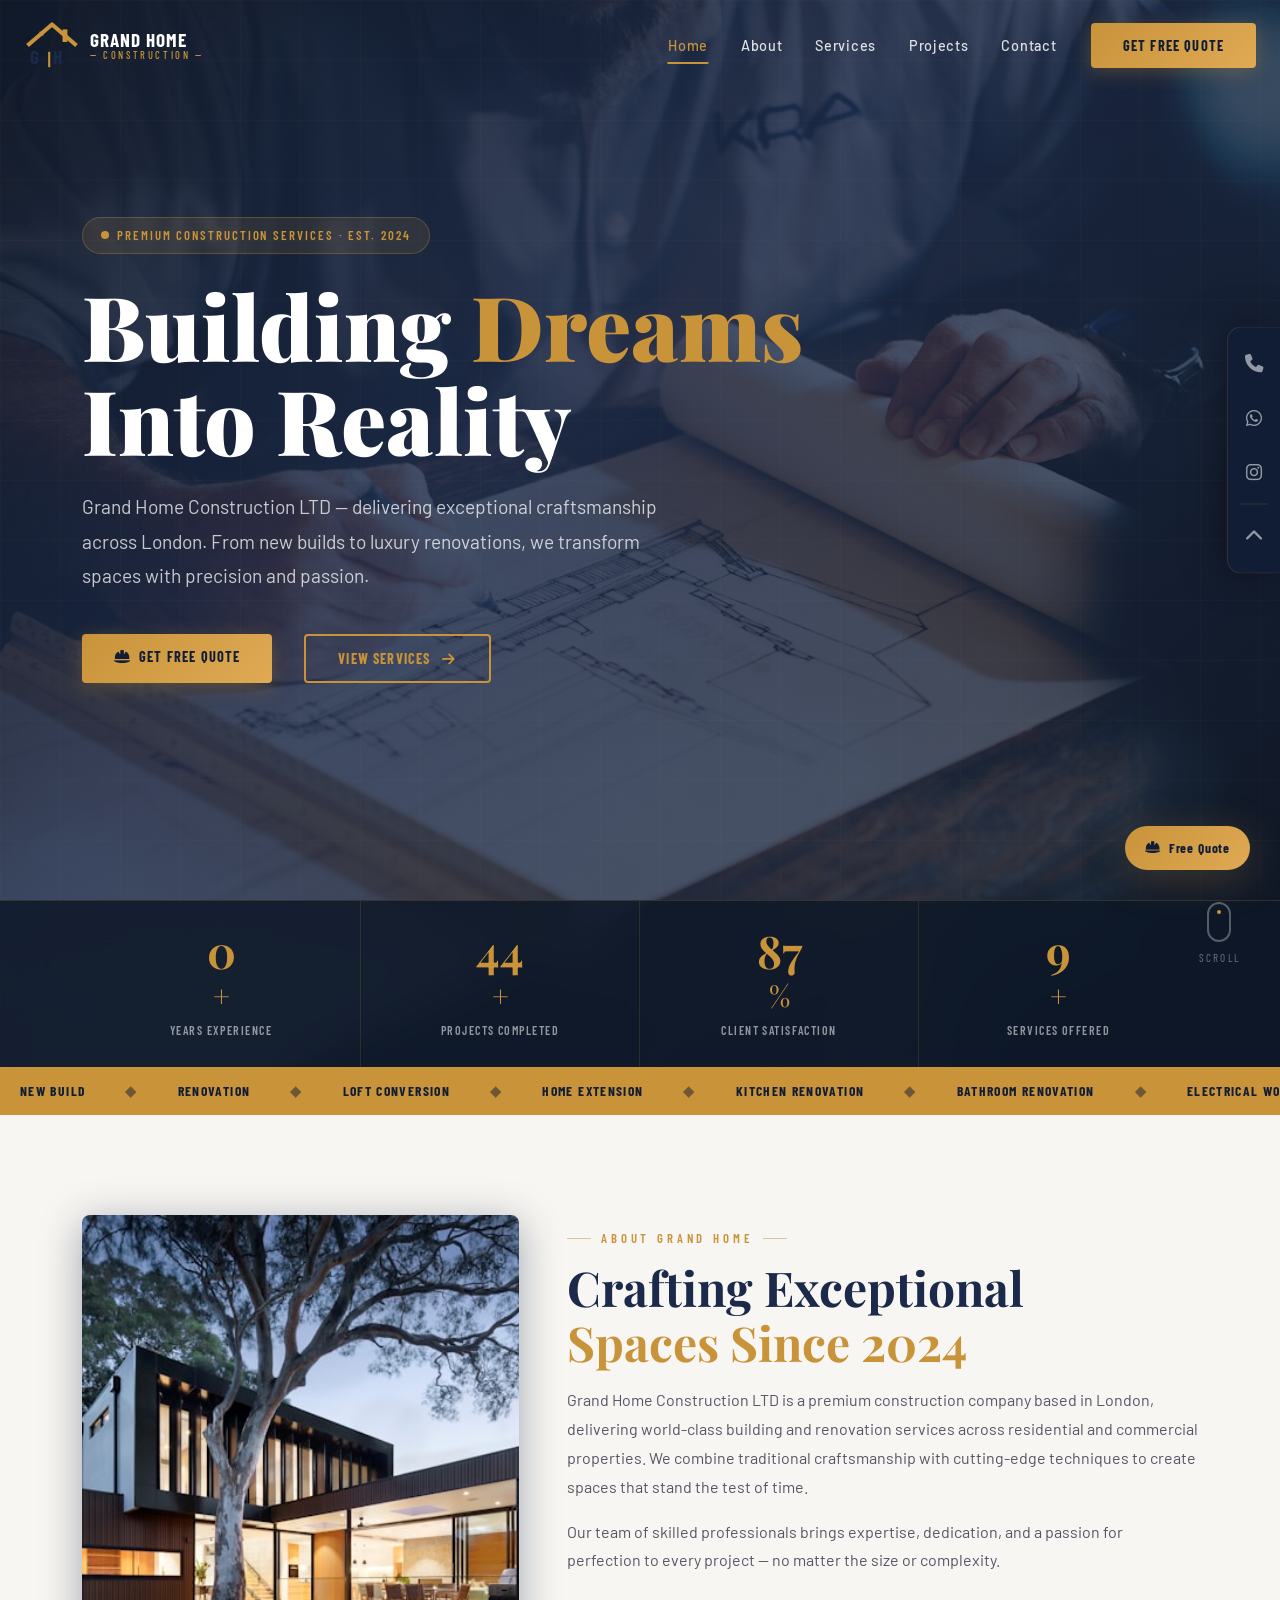
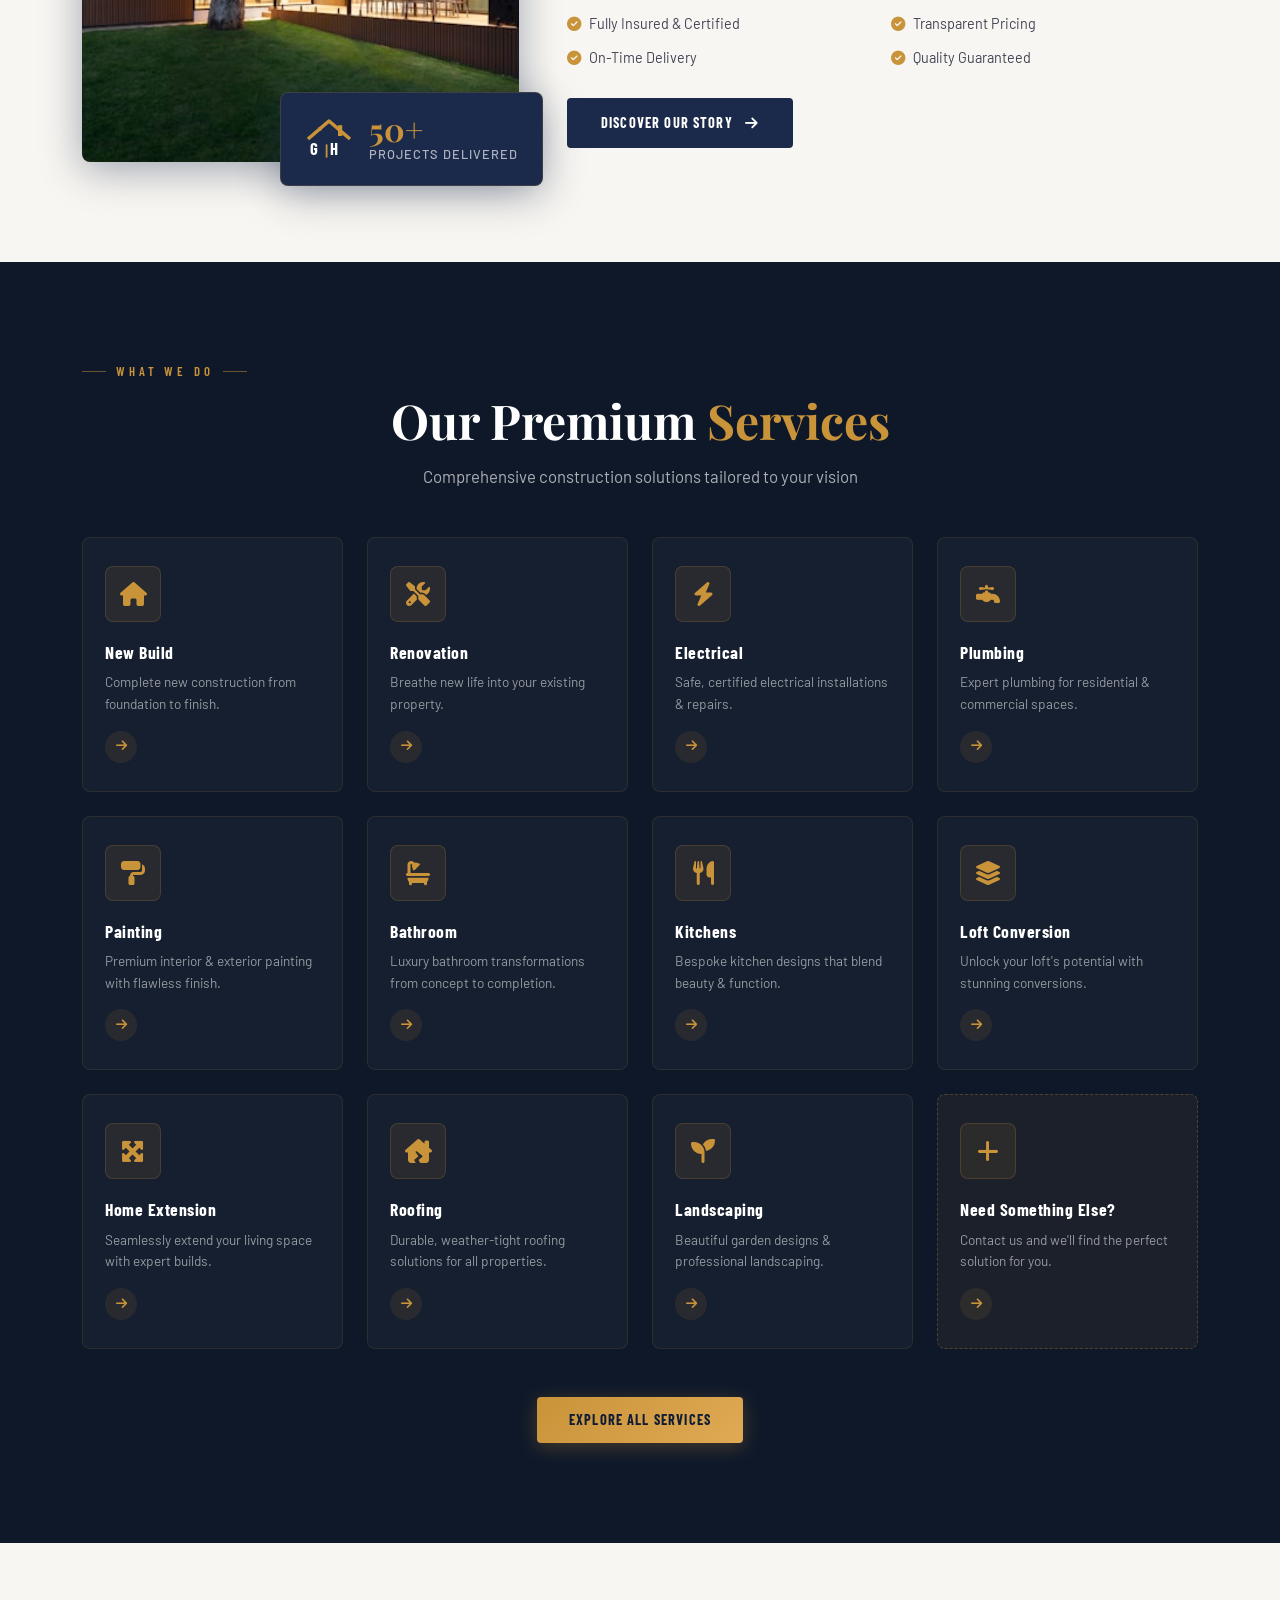
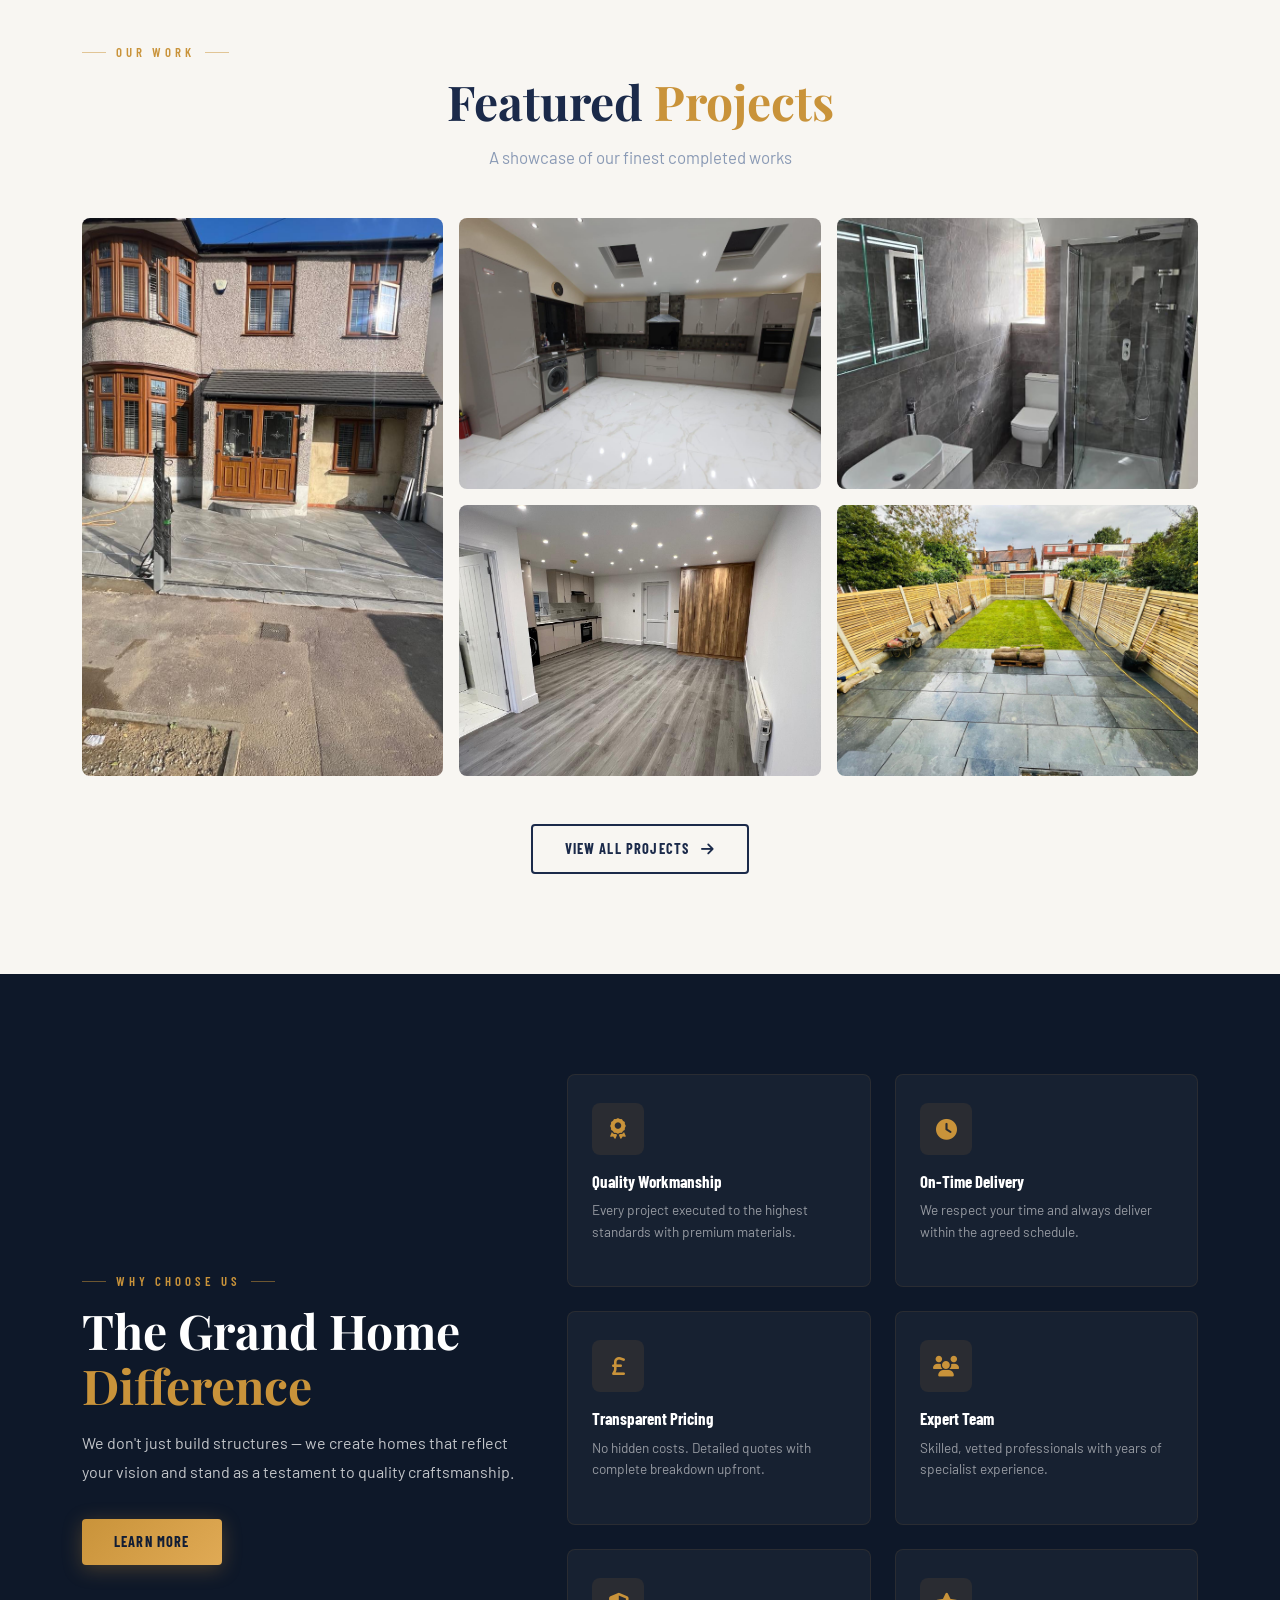
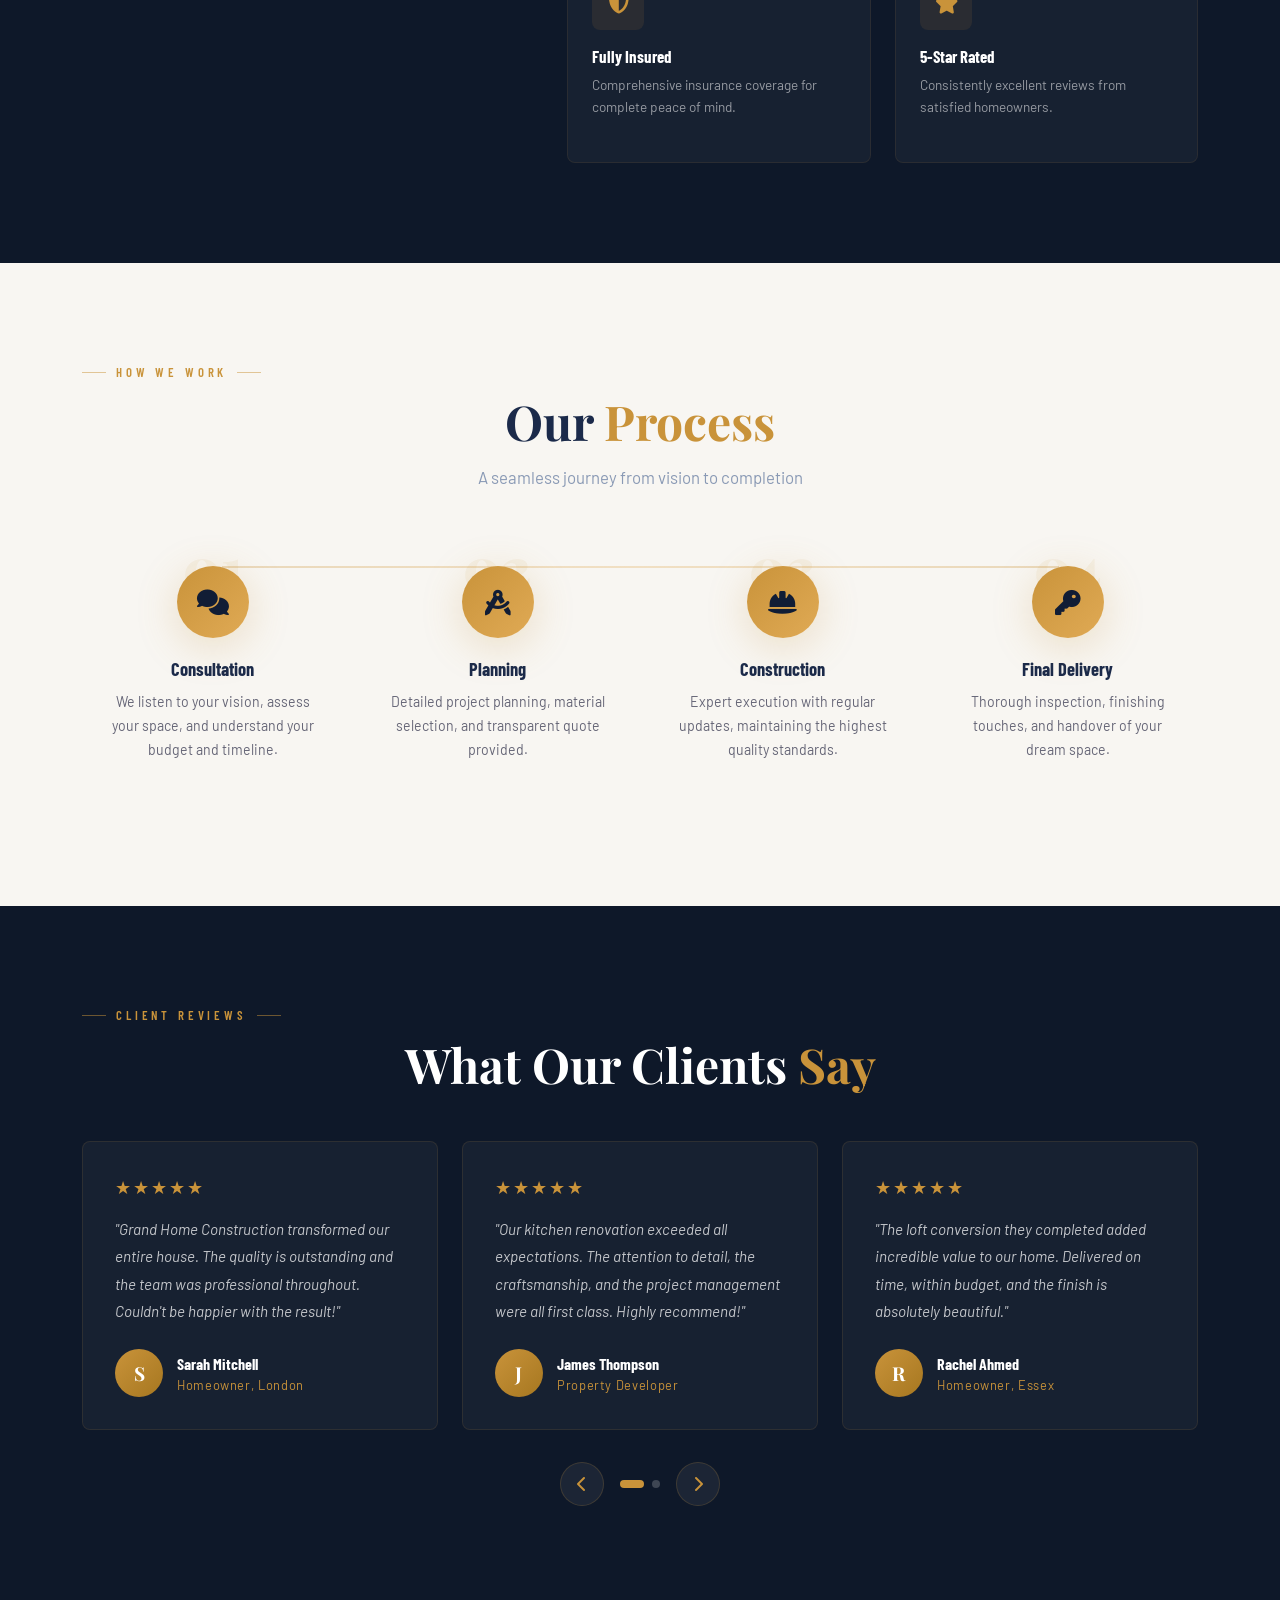
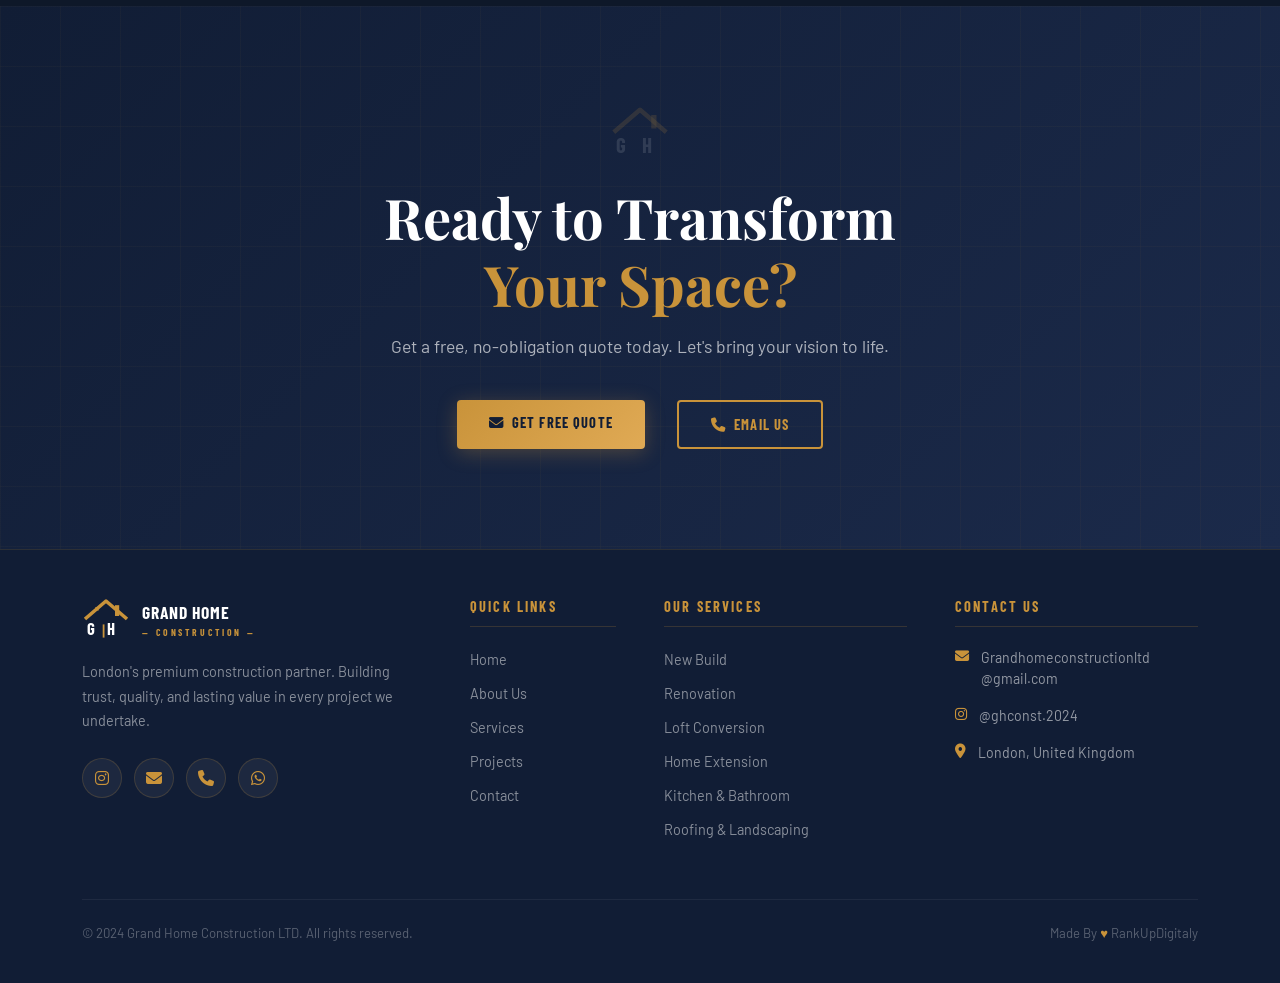
==== index.html @ 25e93a3c "first commit" ====
<!DOCTYPE html>
<html lang="en">
<head>
  <meta charset="UTF-8" />
  <meta name="viewport" content="width=device-width, initial-scale=1.0" />
  <title>Grand Home Construction LTD | Premium Construction Services</title>
  <meta name="description" content="Grand Home Construction LTD — London's premier construction company specialising in new builds, renovations, extensions, loft conversions, kitchens, bathrooms, electrical, plumbing, roofing and landscaping." />
  <meta name="keywords" content="construction company London, new build, renovation, loft conversion, home extension, kitchen renovation, bathroom renovation, roofing, plumbing, electrical" />

  <!-- Bootstrap 5 -->
  <link href="https://cdn.jsdelivr.net/npm/bootstrap@5.3.3/dist/css/bootstrap.min.css" rel="stylesheet"/>
  <!-- Font Awesome -->
  <link href="https://cdnjs.cloudflare.com/ajax/libs/font-awesome/6.5.1/css/all.min.css" rel="stylesheet"/>
  <!-- AOS -->
  <link href="https://unpkg.com/aos@2.3.4/dist/aos.css" rel="stylesheet"/>
  <!-- Google Fonts -->
  <link href="https://fonts.googleapis.com/css2?family=Playfair+Display:wght@400;600;700;900&family=Barlow:wght@300;400;500;600;700&family=Barlow+Condensed:wght@500;600;700&display=swap" rel="stylesheet"/>
  <!-- Main CSS -->
  <link rel="stylesheet" href="css/style.css"/>
</head>
<body>

<!-- ═══════════════════════════════════════════ LOADER ═══ -->
<div id="loader">
  <div class="loader-inner">
    <img src="images/logo-icon.png" alt="GH" class="loader-logo" onerror="this.style.display='none'"/>
    <div class="loader-brand">
      <span class="l-grand">GRAND</span>
      <span class="l-home">HOME</span>
      <span class="l-const">CONSTRUCTION</span>
    </div>
    <div class="loader-bar"><div class="loader-fill"></div></div>
  </div>
</div>

<!-- ═══════════════════════════════════════════ NAVBAR ═══ -->
<nav class="navbar navbar-expand-lg fixed-top" id="mainNav">
  <div class="container-fluid px-4">
    <!-- Logo 1 (horizontal full logo) used in navbar -->
    <a class="navbar-brand" href="index.html">
      <div class="nav-logo-wrap">
        <div class="nav-logo-icon">
          <svg viewBox="0 0 80 70" fill="none" xmlns="http://www.w3.org/2000/svg" width="56">
            <polyline points="5,35 40,5 75,35" stroke="#C9933A" stroke-width="6" fill="none" stroke-linejoin="round"/>
            <rect x="55" y="12" width="7" height="18" fill="#C9933A"/>
            <rect x="22" y="15" width="6" height="6" fill="#C9933A" opacity="0.7"/>
            <text x="8" y="62" font-family="Barlow Condensed,sans-serif" font-weight="700" font-size="28" fill="#1B2A4A">G</text>
            <text x="42" y="62" font-family="Barlow Condensed,sans-serif" font-weight="700" font-size="28" fill="#1B2A4A">H</text>
            <line x1="36" y1="44" x2="36" y2="66" stroke="#C9933A" stroke-width="3"/>
          </svg>
        </div>
        <div class="nav-logo-text">
          <span class="nlt-grand">GRAND HOME</span>
          <span class="nlt-const">— CONSTRUCTION —</span>
        </div>
      </div>
    </a>

    <button class="navbar-toggler" type="button" data-bs-toggle="collapse" data-bs-target="#navMenu">
      <span class="tog-line"></span><span class="tog-line"></span><span class="tog-line"></span>
    </button>

    <div class="collapse navbar-collapse" id="navMenu">
      <ul class="navbar-nav ms-auto align-items-lg-center gap-lg-1">
        <li class="nav-item"><a class="nav-link active" href="index.html">Home</a></li>
        <li class="nav-item"><a class="nav-link" href="about.html">About</a></li>
        <li class="nav-item"><a class="nav-link" href="services.html">Services</a></li>
        <li class="nav-item"><a class="nav-link" href="projects.html">Projects</a></li>
        <li class="nav-item"><a class="nav-link" href="contact.html">Contact</a></li>
        <li class="nav-item ms-lg-3">
          <a class="btn btn-gold" href="contact.html">Get Free Quote</a>
        </li>
      </ul>
    </div>
  </div>
</nav>

<!-- ═══════════════════════════════════════════ HERO ═══ -->
<section class="hero-section" id="hero">
  <div class="hero-bg">
    <img src="./images/photo-1503387762-592deb58ef4e.jpg" alt="Construction" class="hero-img" loading="eager"/>
    <div class="hero-overlay"></div>
    <div class="hero-grid"></div>
  </div>

  <div class="hero-content container">
    <div class="row align-items-center min-vh-100">
      <div class="col-lg-8">
        <div class="hero-badge" data-aos="fade-down" data-aos-delay="200">
          <span class="badge-dot"></span> Premium Construction Services · Est. 2024
        </div>
        <h1 class="hero-title" data-aos="fade-up" data-aos-delay="300">
          Building <span class="text-gold">Dreams</span><br/>Into Reality
        </h1>
        <p class="hero-sub" data-aos="fade-up" data-aos-delay="450">
          Grand Home Construction LTD — delivering exceptional craftsmanship across London. From new builds to luxury renovations, we transform spaces with precision and passion.
        </p>
        <div class="hero-ctas" data-aos="fade-up" data-aos-delay="550">
          <a href="contact.html" class="btn btn-gold btn-lg me-3">
            <i class="fas fa-hard-hat me-2"></i>Get Free Quote
          </a>
          <a href="services.html" class="btn btn-outline-gold btn-lg">
            View Services <i class="fas fa-arrow-right ms-2"></i>
          </a>
        </div>
      </div>
    </div>
  </div>

  <!-- Stats Bar -->
  <div class="hero-stats">
    <div class="container">
      <div class="row g-0">
        <div class="col-6 col-md-3 stat-item" data-aos="fade-up" data-aos-delay="100">
          <span class="stat-num" data-count="1">0</span><span class="stat-plus">+</span>
          <span class="stat-label">Years Experience</span>
        </div>
        <div class="col-6 col-md-3 stat-item" data-aos="fade-up" data-aos-delay="200">
          <span class="stat-num" data-count="50">0</span><span class="stat-plus">+</span>
          <span class="stat-label">Projects Completed</span>
        </div>
        <div class="col-6 col-md-3 stat-item" data-aos="fade-up" data-aos-delay="300">
          <span class="stat-num" data-count="98">0</span><span class="stat-plus">%</span>
          <span class="stat-label">Client Satisfaction</span>
        </div>
        <div class="col-6 col-md-3 stat-item" data-aos="fade-up" data-aos-delay="400">
          <span class="stat-num" data-count="11">0</span><span class="stat-plus">+</span>
          <span class="stat-label">Services Offered</span>
        </div>
      </div>
    </div>
  </div>

  <!-- Scroll indicator -->
  <div class="scroll-hint">
    <div class="scroll-dot"></div>
    <span>Scroll</span>
  </div>
</section>

<!-- ═══════════════════════════════════════════ MARQUEE TICKER ═══ -->
<div class="ticker-wrap">
  <div class="ticker-track">
    <span>New Build</span><span class="t-dot">◆</span>
    <span>Renovation</span><span class="t-dot">◆</span>
    <span>Loft Conversion</span><span class="t-dot">◆</span>
    <span>Home Extension</span><span class="t-dot">◆</span>
    <span>Kitchen Renovation</span><span class="t-dot">◆</span>
    <span>Bathroom Renovation</span><span class="t-dot">◆</span>
    <span>Electrical Work</span><span class="t-dot">◆</span>
    <span>Plumbing</span><span class="t-dot">◆</span>
    <span>Roofing</span><span class="t-dot">◆</span>
    <span>Painting</span><span class="t-dot">◆</span>
    <span>Gardening &amp; Landscaping</span><span class="t-dot">◆</span>
    <!-- duplicate -->
    <span>New Build</span><span class="t-dot">◆</span>
    <span>Renovation</span><span class="t-dot">◆</span>
    <span>Loft Conversion</span><span class="t-dot">◆</span>
    <span>Home Extension</span><span class="t-dot">◆</span>
    <span>Kitchen Renovation</span><span class="t-dot">◆</span>
    <span>Bathroom Renovation</span><span class="t-dot">◆</span>
    <span>Electrical Work</span><span class="t-dot">◆</span>
    <span>Plumbing</span><span class="t-dot">◆</span>
    <span>Roofing</span><span class="t-dot">◆</span>
    <span>Painting</span><span class="t-dot">◆</span>
    <span>Gardening &amp; Landscaping</span><span class="t-dot">◆</span>
  </div>
</div>

<!-- ═══════════════════════════════════════════ INTRO STRIP ═══ -->
<section class="intro-strip section-pad">
  <div class="container">
    <div class="row align-items-center g-5">
      <div class="col-lg-5" data-aos="fade-right">
        <div class="intro-img-stack">
          <img src="./images/photo-1600585154340-be6161a56a0c.jpg" alt="Grand Home Construction" class="intro-img-main"/>
          <div class="intro-badge-card">
            <!-- Logo 3 (icon only) used here -->
            <div class="ibc-logo">
              <svg viewBox="0 0 80 70" fill="none" xmlns="http://www.w3.org/2000/svg" width="48">
                <polyline points="5,35 40,5 75,35" stroke="#C9933A" stroke-width="6" fill="none" stroke-linejoin="round"/>
                <rect x="55" y="12" width="7" height="18" fill="#C9933A"/>
                <rect x="22" y="15" width="6" height="6" fill="#C9933A" opacity="0.7"/>
                <text x="8" y="62" font-family="Barlow Condensed,sans-serif" font-weight="700" font-size="28" fill="white">G</text>
                <text x="42" y="62" font-family="Barlow Condensed,sans-serif" font-weight="700" font-size="28" fill="white">H</text>
                <line x1="36" y1="44" x2="36" y2="66" stroke="#C9933A" stroke-width="3"/>
              </svg>
            </div>
            <div>
              <div class="ibc-num text-gold">50+</div>
              <div class="ibc-txt">Projects Delivered</div>
            </div>
          </div>
        </div>
      </div>
      <div class="col-lg-7" data-aos="fade-left">
        <div class="section-label">About Grand Home</div>
        <h2 class="section-title">Crafting Exceptional<br/><span class="text-gold">Spaces Since 2024</span></h2>
        <p class="section-body">Grand Home Construction LTD is a premium construction company based in London, delivering world-class building and renovation services across residential and commercial properties. We combine traditional craftsmanship with cutting-edge techniques to create spaces that stand the test of time.</p>
        <p class="section-body">Our team of skilled professionals brings expertise, dedication, and a passion for perfection to every project — no matter the size or complexity.</p>
        <div class="row g-3 mt-2">
          <div class="col-6">
            <div class="trust-point"><i class="fas fa-check-circle text-gold me-2"></i>Fully Insured &amp; Certified</div>
            <div class="trust-point"><i class="fas fa-check-circle text-gold me-2"></i>On-Time Delivery</div>
          </div>
          <div class="col-6">
            <div class="trust-point"><i class="fas fa-check-circle text-gold me-2"></i>Transparent Pricing</div>
            <div class="trust-point"><i class="fas fa-check-circle text-gold me-2"></i>Quality Guaranteed</div>
          </div>
        </div>
        <a href="about.html" class="btn btn-navy mt-4">Discover Our Story <i class="fas fa-arrow-right ms-2"></i></a>
      </div>
    </div>
  </div>
</section>

<!-- ═══════════════════════════════════════════ SERVICES ═══ -->
<section class="services-section section-pad bg-dark-section" id="services">
  <div class="container">
    <div class="text-center mb-5" data-aos="fade-up">
      <div class="section-label light">What We Do</div>
      <h2 class="section-title light">Our Premium <span class="text-gold">Services</span></h2>
      <p class="section-sub light">Comprehensive construction solutions tailored to your vision</p>
    </div>
    <div class="row g-4">

      <div class="col-6 col-md-4 col-lg-3" data-aos="fade-up" data-aos-delay="0">
        <a href="services.html#new-build" class="service-card">
          <div class="sc-icon"><i class="fas fa-home"></i></div>
          <h3 class="sc-title">New Build</h3>
          <p class="sc-desc">Complete new construction from foundation to finish.</p>
          <span class="sc-arrow"><i class="fas fa-arrow-right"></i></span>
        </a>
      </div>

      <div class="col-6 col-md-4 col-lg-3" data-aos="fade-up" data-aos-delay="50">
        <a href="services.html#renovation" class="service-card">
          <div class="sc-icon"><i class="fas fa-tools"></i></div>
          <h3 class="sc-title">Renovation</h3>
          <p class="sc-desc">Breathe new life into your existing property.</p>
          <span class="sc-arrow"><i class="fas fa-arrow-right"></i></span>
        </a>
      </div>

      <div class="col-6 col-md-4 col-lg-3" data-aos="fade-up" data-aos-delay="100">
        <a href="services.html#electrical" class="service-card">
          <div class="sc-icon"><i class="fas fa-bolt"></i></div>
          <h3 class="sc-title">Electrical</h3>
          <p class="sc-desc">Safe, certified electrical installations &amp; repairs.</p>
          <span class="sc-arrow"><i class="fas fa-arrow-right"></i></span>
        </a>
      </div>

      <div class="col-6 col-md-4 col-lg-3" data-aos="fade-up" data-aos-delay="150">
        <a href="services.html#plumbing" class="service-card">
          <div class="sc-icon"><i class="fas fa-faucet"></i></div>
          <h3 class="sc-title">Plumbing</h3>
          <p class="sc-desc">Expert plumbing for residential &amp; commercial spaces.</p>
          <span class="sc-arrow"><i class="fas fa-arrow-right"></i></span>
        </a>
      </div>

      <div class="col-6 col-md-4 col-lg-3" data-aos="fade-up" data-aos-delay="200">
        <a href="services.html#painting" class="service-card">
          <div class="sc-icon"><i class="fas fa-paint-roller"></i></div>
          <h3 class="sc-title">Painting</h3>
          <p class="sc-desc">Premium interior &amp; exterior painting with flawless finish.</p>
          <span class="sc-arrow"><i class="fas fa-arrow-right"></i></span>
        </a>
      </div>

      <div class="col-6 col-md-4 col-lg-3" data-aos="fade-up" data-aos-delay="250">
        <a href="services.html#bathroom" class="service-card">
          <div class="sc-icon"><i class="fas fa-bath"></i></div>
          <h3 class="sc-title">Bathroom</h3>
          <p class="sc-desc">Luxury bathroom transformations from concept to completion.</p>
          <span class="sc-arrow"><i class="fas fa-arrow-right"></i></span>
        </a>
      </div>

      <div class="col-6 col-md-4 col-lg-3" data-aos="fade-up" data-aos-delay="300">
        <a href="services.html#kitchen" class="service-card">
          <div class="sc-icon"><i class="fas fa-utensils"></i></div>
          <h3 class="sc-title">Kitchens</h3>
          <p class="sc-desc">Bespoke kitchen designs that blend beauty &amp; function.</p>
          <span class="sc-arrow"><i class="fas fa-arrow-right"></i></span>
        </a>
      </div>

      <div class="col-6 col-md-4 col-lg-3" data-aos="fade-up" data-aos-delay="350">
        <a href="services.html#loft" class="service-card">
          <div class="sc-icon"><i class="fas fa-layer-group"></i></div>
          <h3 class="sc-title">Loft Conversion</h3>
          <p class="sc-desc">Unlock your loft's potential with stunning conversions.</p>
          <span class="sc-arrow"><i class="fas fa-arrow-right"></i></span>
        </a>
      </div>

      <div class="col-6 col-md-4 col-lg-3" data-aos="fade-up" data-aos-delay="400">
        <a href="services.html#extension" class="service-card">
          <div class="sc-icon"><i class="fas fa-expand-arrows-alt"></i></div>
          <h3 class="sc-title">Home Extension</h3>
          <p class="sc-desc">Seamlessly extend your living space with expert builds.</p>
          <span class="sc-arrow"><i class="fas fa-arrow-right"></i></span>
        </a>
      </div>

      <div class="col-6 col-md-4 col-lg-3" data-aos="fade-up" data-aos-delay="450">
        <a href="services.html#roofing" class="service-card">
          <div class="sc-icon"><i class="fas fa-house-damage"></i></div>
          <h3 class="sc-title">Roofing</h3>
          <p class="sc-desc">Durable, weather-tight roofing solutions for all properties.</p>
          <span class="sc-arrow"><i class="fas fa-arrow-right"></i></span>
        </a>
      </div>

      <div class="col-6 col-md-4 col-lg-3" data-aos="fade-up" data-aos-delay="500">
        <a href="services.html#garden" class="service-card">
          <div class="sc-icon"><i class="fas fa-seedling"></i></div>
          <h3 class="sc-title">Landscaping</h3>
          <p class="sc-desc">Beautiful garden designs &amp; professional landscaping.</p>
          <span class="sc-arrow"><i class="fas fa-arrow-right"></i></span>
        </a>
      </div>

      <div class="col-6 col-md-4 col-lg-3" data-aos="fade-up" data-aos-delay="550">
        <a href="contact.html" class="service-card service-card--cta">
          <div class="sc-icon"><i class="fas fa-plus"></i></div>
          <h3 class="sc-title">Need Something Else?</h3>
          <p class="sc-desc">Contact us and we'll find the perfect solution for you.</p>
          <span class="sc-arrow"><i class="fas fa-arrow-right"></i></span>
        </a>
      </div>

    </div>
    <div class="text-center mt-5" data-aos="fade-up">
      <a href="services.html" class="btn btn-gold btn-lg">Explore All Services</a>
    </div>
  </div>
</section>

<!-- ═══════════════════════════════════════════ PROJECTS PREVIEW ═══ -->
<section class="projects-preview section-pad">
  <div class="container">
    <div class="text-center mb-5" data-aos="fade-up">
      <div class="section-label">Our Work</div>
      <h2 class="section-title">Featured <span class="text-gold">Projects</span></h2>
      <p class="section-sub">A showcase of our finest completed works</p>
    </div>
    <div class="projects-grid">
      <div class="proj-item proj-large" data-aos="fade-right">
        <img src="./images/full-house.jpeg" alt="New Build"/>
        <div class="proj-overlay">
          <span class="proj-cat">New Build</span>
          <h4 class="proj-name">Modern Family Home</h4>
          <a href="projects.html" class="proj-link"><i class="fas fa-arrow-right"></i></a>
        </div>
      </div>
      <div class="proj-item" data-aos="fade-up" data-aos-delay="100">
        <img src="./images/kitchen-big.jpeg" alt="Kitchen"/>
        <div class="proj-overlay">
          <span class="proj-cat">Kitchen</span>
          <h4 class="proj-name">Luxury Kitchen Remodel</h4>
          <a href="projects.html" class="proj-link"><i class="fas fa-arrow-right"></i></a>
        </div>
      </div>
      <div class="proj-item" data-aos="fade-up" data-aos-delay="200">
        <img src="./images/washroom2.jpeg" alt="Bathroom"/>
        <div class="proj-overlay">
          <span class="proj-cat">Bathroom</span>
          <h4 class="proj-name">Spa-Style Bathroom</h4>
          <a href="projects.html" class="proj-link"><i class="fas fa-arrow-right"></i></a>
        </div>
      </div>
      <div class="proj-item" data-aos="fade-up" data-aos-delay="150">
        <img src="./images/hall+kitchen.jpeg" alt="Extension"/>
        <div class="proj-overlay">
          <span class="proj-cat">Extension</span>
          <h4 class="proj-name">Rear Home Extension</h4>
          <a href="projects.html" class="proj-link"><i class="fas fa-arrow-right"></i></a>
        </div>
      </div>
      <div class="proj-item" data-aos="fade-up" data-aos-delay="250">
        <img src="./images/garden-work2.jpeg" alt="Landscaping"/>
        <div class="proj-overlay">
          <span class="proj-cat">Landscaping</span>
          <h4 class="proj-name">Garden Transformation</h4>
          <a href="projects.html" class="proj-link"><i class="fas fa-arrow-right"></i></a>
        </div>
      </div>
    </div>
    <div class="text-center mt-5" data-aos="fade-up">
      <a href="projects.html" class="btn btn-outline-navy btn-lg">View All Projects <i class="fas fa-arrow-right ms-2"></i></a>
    </div>
  </div>
</section>

<!-- ═══════════════════════════════════════════ WHY US ═══ -->
<section class="why-us section-pad bg-dark-section">
  <div class="container">
    <div class="row align-items-center g-5">
      <div class="col-lg-5" data-aos="fade-right">
        <div class="section-label light">Why Choose Us</div>
        <h2 class="section-title light">The Grand Home <span class="text-gold">Difference</span></h2>
        <p class="section-body light">We don't just build structures — we create homes that reflect your vision and stand as a testament to quality craftsmanship.</p>
        <a href="about.html" class="btn btn-gold mt-3">Learn More</a>
      </div>
      <div class="col-lg-7">
        <div class="row g-4">
          <div class="col-sm-6" data-aos="fade-up" data-aos-delay="0">
            <div class="why-card">
              <div class="why-icon"><i class="fas fa-award"></i></div>
              <h4>Quality Workmanship</h4>
              <p>Every project executed to the highest standards with premium materials.</p>
            </div>
          </div>
          <div class="col-sm-6" data-aos="fade-up" data-aos-delay="100">
            <div class="why-card">
              <div class="why-icon"><i class="fas fa-clock"></i></div>
              <h4>On-Time Delivery</h4>
              <p>We respect your time and always deliver within the agreed schedule.</p>
            </div>
          </div>
          <div class="col-sm-6" data-aos="fade-up" data-aos-delay="200">
            <div class="why-card">
              <div class="why-icon"><i class="fas fa-pound-sign"></i></div>
              <h4>Transparent Pricing</h4>
              <p>No hidden costs. Detailed quotes with complete breakdown upfront.</p>
            </div>
          </div>
          <div class="col-sm-6" data-aos="fade-up" data-aos-delay="300">
            <div class="why-card">
              <div class="why-icon"><i class="fas fa-users"></i></div>
              <h4>Expert Team</h4>
              <p>Skilled, vetted professionals with years of specialist experience.</p>
            </div>
          </div>
          <div class="col-sm-6" data-aos="fade-up" data-aos-delay="400">
            <div class="why-card">
              <div class="why-icon"><i class="fas fa-shield-alt"></i></div>
              <h4>Fully Insured</h4>
              <p>Comprehensive insurance coverage for complete peace of mind.</p>
            </div>
          </div>
          <div class="col-sm-6" data-aos="fade-up" data-aos-delay="500">
            <div class="why-card">
              <div class="why-icon"><i class="fas fa-star"></i></div>
              <h4>5-Star Rated</h4>
              <p>Consistently excellent reviews from satisfied homeowners.</p>
            </div>
          </div>
        </div>
      </div>
    </div>
  </div>
</section>

<!-- ═══════════════════════════════════════════ PROCESS ═══ -->
<section class="process-section section-pad">
  <div class="container">
    <div class="text-center mb-5" data-aos="fade-up">
      <div class="section-label">How We Work</div>
      <h2 class="section-title">Our <span class="text-gold">Process</span></h2>
      <p class="section-sub">A seamless journey from vision to completion</p>
    </div>
    <div class="process-timeline">
      <div class="process-line"></div>
      <div class="row g-4 justify-content-center">
        <div class="col-sm-6 col-lg-3" data-aos="fade-up" data-aos-delay="0">
          <div class="process-card">
            <div class="process-num">01</div>
            <div class="process-icon"><i class="fas fa-comments"></i></div>
            <h4>Consultation</h4>
            <p>We listen to your vision, assess your space, and understand your budget and timeline.</p>
          </div>
        </div>
        <div class="col-sm-6 col-lg-3" data-aos="fade-up" data-aos-delay="150">
          <div class="process-card">
            <div class="process-num">02</div>
            <div class="process-icon"><i class="fas fa-drafting-compass"></i></div>
            <h4>Planning</h4>
            <p>Detailed project planning, material selection, and transparent quote provided.</p>
          </div>
        </div>
        <div class="col-sm-6 col-lg-3" data-aos="fade-up" data-aos-delay="300">
          <div class="process-card">
            <div class="process-num">03</div>
            <div class="process-icon"><i class="fas fa-hard-hat"></i></div>
            <h4>Construction</h4>
            <p>Expert execution with regular updates, maintaining the highest quality standards.</p>
          </div>
        </div>
        <div class="col-sm-6 col-lg-3" data-aos="fade-up" data-aos-delay="450">
          <div class="process-card">
            <div class="process-num">04</div>
            <div class="process-icon"><i class="fas fa-key"></i></div>
            <h4>Final Delivery</h4>
            <p>Thorough inspection, finishing touches, and handover of your dream space.</p>
          </div>
        </div>
      </div>
    </div>
  </div>
</section>

<!-- ═══════════════════════════════════════════ TESTIMONIALS ═══ -->
<section class="testimonials-section section-pad bg-dark-section">
  <div class="container">
    <div class="text-center mb-5" data-aos="fade-up">
      <div class="section-label light">Client Reviews</div>
      <h2 class="section-title light">What Our Clients <span class="text-gold">Say</span></h2>
    </div>
    <div class="testimonials-slider" data-aos="fade-up">
      <div class="testi-track" id="testiTrack">

        <div class="testi-card">
          <div class="testi-stars">★★★★★</div>
          <p class="testi-text">"Grand Home Construction transformed our entire house. The quality is outstanding and the team was professional throughout. Couldn't be happier with the result!"</p>
          <div class="testi-author">
            <div class="testi-avatar">S</div>
            <div>
              <div class="testi-name">Sarah Mitchell</div>
              <div class="testi-role">Homeowner, London</div>
            </div>
          </div>
        </div>

        <div class="testi-card">
          <div class="testi-stars">★★★★★</div>
          <p class="testi-text">"Our kitchen renovation exceeded all expectations. The attention to detail, the craftsmanship, and the project management were all first class. Highly recommend!"</p>
          <div class="testi-author">
            <div class="testi-avatar">J</div>
            <div>
              <div class="testi-name">James Thompson</div>
              <div class="testi-role">Property Developer</div>
            </div>
          </div>
        </div>

        <div class="testi-card">
          <div class="testi-stars">★★★★★</div>
          <p class="testi-text">"The loft conversion they completed added incredible value to our home. Delivered on time, within budget, and the finish is absolutely beautiful."</p>
          <div class="testi-author">
            <div class="testi-avatar">R</div>
            <div>
              <div class="testi-name">Rachel Ahmed</div>
              <div class="testi-role">Homeowner, Essex</div>
            </div>
          </div>
        </div>

        <div class="testi-card">
          <div class="testi-stars">★★★★★</div>
          <p class="testi-text">"From the first consultation to the final handover, the Grand Home team were exceptional. Our bathroom renovation is truly luxurious. Thank you!"</p>
          <div class="testi-author">
            <div class="testi-avatar">M</div>
            <div>
              <div class="testi-name">Michael Clarke</div>
              <div class="testi-role">Homeowner, Surrey</div>
            </div>
          </div>
        </div>

      </div>
      <div class="testi-controls">
        <button class="testi-btn" id="testiPrev"><i class="fas fa-chevron-left"></i></button>
        <div class="testi-dots" id="testiDots"></div>
        <button class="testi-btn" id="testiNext"><i class="fas fa-chevron-right"></i></button>
      </div>
    </div>
  </div>
</section>

<!-- ═══════════════════════════════════════════ CTA BANNER ═══ -->
<section class="cta-banner section-pad">
  <div class="container text-center">
    <div class="cta-inner" data-aos="zoom-in">
      <!-- Logo 2 (with services) used as brand watermark in CTA -->
      <div class="cta-logo-mark">
        <svg viewBox="0 0 80 70" fill="none" xmlns="http://www.w3.org/2000/svg" width="60">
          <polyline points="5,35 40,5 75,35" stroke="rgba(201,147,58,0.4)" stroke-width="6" fill="none" stroke-linejoin="round"/>
          <rect x="55" y="12" width="7" height="18" fill="rgba(201,147,58,0.4)"/>
          <text x="8" y="62" font-family="Barlow Condensed,sans-serif" font-weight="700" font-size="28" fill="rgba(255,255,255,0.3)">G</text>
          <text x="42" y="62" font-family="Barlow Condensed,sans-serif" font-weight="700" font-size="28" fill="rgba(255,255,255,0.3)">H</text>
        </svg>
      </div>
      <h2 class="cta-title">Ready to Transform<br/><span class="text-gold">Your Space?</span></h2>
      <p class="cta-sub">Get a free, no-obligation quote today. Let's bring your vision to life.</p>
      <div class="cta-actions">
        <a href="contact.html" class="btn btn-gold btn-lg me-3">
          <i class="fas fa-envelope me-2"></i>Get Free Quote
        </a>
        <a href="mailto:Grandhomeconstructionltd@gmail.com" class="btn btn-outline-gold btn-lg">
          <i class="fas fa-phone me-2"></i>Email Us
        </a>
      </div>
    </div>
  </div>
</section>

<!-- ═══════════════════════════════════════════ FOOTER ═══ -->
<footer class="site-footer">
  <div class="container">
    <div class="row g-5 py-5">
      <div class="col-lg-4">
        <!-- Logo 1 in footer -->
        <div class="footer-logo">
          <svg viewBox="0 0 80 70" fill="none" xmlns="http://www.w3.org/2000/svg" width="48">
            <polyline points="5,35 40,5 75,35" stroke="#C9933A" stroke-width="6" fill="none" stroke-linejoin="round"/>
            <rect x="55" y="12" width="7" height="18" fill="#C9933A"/>
            <rect x="22" y="15" width="6" height="6" fill="#C9933A" opacity="0.7"/>
            <text x="8" y="62" font-family="Barlow Condensed,sans-serif" font-weight="700" font-size="28" fill="white">G</text>
            <text x="42" y="62" font-family="Barlow Condensed,sans-serif" font-weight="700" font-size="28" fill="white">H</text>
            <line x1="36" y1="44" x2="36" y2="66" stroke="#C9933A" stroke-width="3"/>
          </svg>
          <div class="footer-logo-text">
            <span>GRAND HOME</span>
            <span class="text-gold">— CONSTRUCTION —</span>
          </div>
        </div>
        <p class="footer-desc">London's premium construction partner. Building trust, quality, and lasting value in every project we undertake.</p>
        <div class="social-links">
          <!-- Instagram Button -->
<a href="https://www.instagram.com/ghconst.2024" target="_blank" class="social-btn">
  <i class="fab fa-instagram"></i>
</a>

<!-- Email Button -->
<a href="mailto:Grandhomeconstructionltd@gmail.com" class="social-btn">
  <i class="fas fa-envelope"></i>
</a>

<!-- Call Button -->
<a href="tel:+447405086133" class="social-btn">
  <i class="fas fa-phone"></i>
</a>

<!-- WhatsApp Button -->
<a href="https://wa.me/447405086133" target="_blank" class="social-btn">
  <i class="fab fa-whatsapp"></i>
</a>
        </div>
      </div>
      <div class="col-6 col-lg-2">
        <h5 class="footer-heading">Quick Links</h5>
        <ul class="footer-links">
          <li><a href="index.html">Home</a></li>
          <li><a href="about.html">About Us</a></li>
          <li><a href="services.html">Services</a></li>
          <li><a href="projects.html">Projects</a></li>
          <li><a href="contact.html">Contact</a></li>
        </ul>
      </div>
      <div class="col-6 col-lg-3">
        <h5 class="footer-heading">Our Services</h5>
        <ul class="footer-links">
          <li><a href="services.html">New Build</a></li>
          <li><a href="services.html">Renovation</a></li>
          <li><a href="services.html">Loft Conversion</a></li>
          <li><a href="services.html">Home Extension</a></li>
          <li><a href="services.html">Kitchen &amp; Bathroom</a></li>
          <li><a href="services.html">Roofing &amp; Landscaping</a></li>
        </ul>
      </div>
      <div class="col-lg-3">
        <h5 class="footer-heading">Contact Us</h5>
        <div class="footer-contact">
          <div class="fc-item">
            <i class="fas fa-envelope text-gold"></i>
            <a href="mailto:Grandhomeconstructionltd@gmail.com">Grandhomeconstructionltd<br/>@gmail.com</a>
          </div>
          <div class="fc-item">
            <i class="fab fa-instagram text-gold"></i>
            <a href="https://www.instagram.com/ghconst.2024" target="_blank">@ghconst.2024</a>
          </div>
          <div class="fc-item">
            <i class="fas fa-map-marker-alt text-gold"></i>
            <span>London, United Kingdom</span>
          </div>
        </div>
      </div>
    </div>
    <div class="footer-bottom">
      <p>&copy; 2024 Grand Home Construction LTD. All rights reserved.</p>
     <p>Made By <span class="text-gold">♥</span> RankUpDigitaly</p>
    </div>
  </div>
</footer>

<!-- Floating CTA -->
<div class="floating-cta">
  <a href="contact.html" class="float-btn" title="Get Free Quote">
    <i class="fas fa-hard-hat"></i>
    <span>Free Quote</span>
  </a>
</div>




<div class="side-action-bar" id="sideActionBar">
 
  <!-- Call -->
  <a href="tel:+44XXXXXXXXXX" class="sab-btn sab-btn--call" aria-label="Call Us">
    <span class="sab-icon"><i class="fas fa-phone"></i></span>
    <span class="sab-label">Call Us</span>
  </a>
 
  <!-- WhatsApp -->
  <a href="https://wa.me/44XXXXXXXXXX" target="_blank" rel="noopener noreferrer"
     class="sab-btn sab-btn--whatsapp" aria-label="WhatsApp">
    <span class="sab-icon"><i class="fab fa-whatsapp"></i></span>
    <span class="sab-label">WhatsApp</span>
  </a>
 
  <!-- Instagram -->
  <a href="https://www.instagram.com/ghconst.2024" target="_blank" rel="noopener noreferrer"
     class="sab-btn sab-btn--insta" aria-label="Instagram">
    <span class="sab-icon"><i class="fab fa-instagram"></i></span>
    <span class="sab-label">Instagram</span>
  </a>
 
  <!-- Divider -->
  <div class="sab-divider" aria-hidden="true"></div>
 
  <!-- Scroll to Top -->
  <button class="sab-btn sab-btn--top" id="sabTopBtn" aria-label="Back to Top">
    <span class="sab-icon"><i class="fas fa-chevron-up"></i></span>
    <span class="sab-label">Top</span>
  </button>
 
</div>
<script>(function () {
  const sabTopBtn = document.getElementById('sabTopBtn');
  if (!sabTopBtn) return;
 
  /* Show / hide scroll-to-top button */
  const handleScroll = () => {
    if (window.scrollY > 400) {
      sabTopBtn.classList.add('visible');
    } else {
      sabTopBtn.classList.remove('visible');
    }
  };
 
  window.addEventListener('scroll', handleScroll, { passive: true });
 
  /* Smooth scroll to top on click */
  sabTopBtn.addEventListener('click', () => {
    window.scrollTo({ top: 0, behavior: 'smooth' });
  });
})();
 </script>



<!-- Scripts -->
<script src="https://cdn.jsdelivr.net/npm/bootstrap@5.3.3/dist/js/bootstrap.bundle.min.js"></script>
<script src="https://unpkg.com/aos@2.3.4/dist/aos.js"></script>
<script src="https://cdnjs.cloudflare.com/ajax/libs/gsap/3.12.5/gsap.min.js"></script>
<script src="https://cdnjs.cloudflare.com/ajax/libs/gsap/3.12.5/ScrollTrigger.min.js"></script>
<script src="js/main.js"></script>
</body>
</html>
---- css/style.css ----
/* ═══════════════════════════════════════════════════════════════
   GRAND HOME CONSTRUCTION LTD — Premium Website Stylesheet
   Brand Colors: Navy #1B2A4A | Gold #C9933A | White #FFFFFF
   ═══════════════════════════════════════════════════════════════ */

:root {
  --navy:       #1B2A4A;
  --navy-dark:  #111d35;
  --navy-light: #243660;
  --gold:       #C9933A;
  --gold-light: #e0aa55;
  --gold-dark:  #a67720;
  --white:      #FFFFFF;
  --off-white:  #f8f6f2;
  --grey:       #8a9ab5;
  --dark-bg:    #0e1829;
  --card-bg:    rgba(27,42,74,0.6);
  --glass:      rgba(255,255,255,0.05);
  --transition: all 0.4s cubic-bezier(0.25, 0.8, 0.25, 1);
  --shadow-gold: 0 8px 40px rgba(201,147,58,0.25);
  --shadow-navy: 0 8px 40px rgba(27,42,74,0.4);
}

/* ── RESET & BASE ── */
*, *::before, *::after { box-sizing: border-box; margin: 0; padding: 0; }
html { scroll-behavior: smooth; font-size: 16px; }
body {
  font-family: 'Barlow', sans-serif;
  background: var(--off-white);
  color: var(--navy);
  overflow-x: hidden;
}
img { max-width: 100%; display: block; }
a { text-decoration: none; color: inherit; }
ul { list-style: none; padding: 0; margin: 0; }

/* ── LOADER ── */
#loader {
  position: fixed; inset: 0;
  background: var(--navy-dark);
  display: flex; align-items: center; justify-content: center;
  z-index: 9999;
  transition: opacity 0.6s ease, visibility 0.6s ease;
}
#loader.loaded { opacity: 0; visibility: hidden; }
.loader-inner { text-align: center; }
.loader-brand {
  display: flex; flex-direction: column; align-items: center;
  margin: 16px 0 24px;
}
.l-grand {
  font-family: 'Barlow Condensed', sans-serif;
  font-size: 2.5rem; font-weight: 700;
  color: var(--white); letter-spacing: 0.12em;
}
.l-home {
  font-family: 'Barlow Condensed', sans-serif;
  font-size: 2.5rem; font-weight: 700;
  color: var(--white); letter-spacing: 0.12em;
}
.l-const {
  font-family: 'Barlow Condensed', sans-serif;
  font-size: 1rem; font-weight: 500;
  color: var(--gold); letter-spacing: 0.3em;
  margin-top: 4px;
}
.loader-bar {
  width: 200px; height: 3px;
  background: rgba(255,255,255,0.1);
  border-radius: 2px;
  overflow: hidden;
  margin: 0 auto;
}
.loader-fill {
  height: 100%;
  background: linear-gradient(90deg, var(--gold), var(--gold-light));
  width: 0%;
  animation: loadBar 1.8s ease forwards;
}
@keyframes loadBar { to { width: 100%; } }

/* ── NAVBAR ── */
.navbar {
  padding: 1rem 0;
  transition: var(--transition);
  z-index: 1000;
}
.navbar.scrolled {
  background: rgba(14,24,41,0.97) !important;
  backdrop-filter: blur(20px);
  -webkit-backdrop-filter: blur(20px);
  padding: 0.6rem 0;
  box-shadow: 0 2px 30px rgba(0,0,0,0.3);
  border-bottom: 1px solid rgba(201,147,58,0.15);
}
.nav-logo-wrap { display: flex; align-items: center; gap: 10px; }
.nav-logo-text {
  display: flex; flex-direction: column; line-height: 1.1;
}
.nlt-grand {
  font-family: 'Barlow Condensed', sans-serif;
  font-weight: 700; font-size: 1.2rem;
  color: var(--white); letter-spacing: 0.05em;
}
.nlt-const {
  font-family: 'Barlow Condensed', sans-serif;
  font-weight: 500; font-size: 0.65rem;
  color: var(--gold); letter-spacing: 0.25em;
}
.nav-link {
  color: rgba(255,255,255,0.85) !important;
  font-family: 'Barlow', sans-serif;
  font-weight: 500; font-size: 0.9rem;
  letter-spacing: 0.05em;
  padding: 0.5rem 0.9rem !important;
  position: relative;
  transition: var(--transition);
}
.nav-link::after {
  content: '';
  position: absolute; bottom: 0; left: 50%; transform: translateX(-50%);
  width: 0; height: 2px;
  background: var(--gold);
  transition: var(--transition);
}
.nav-link:hover, .nav-link.active {
  color: var(--gold) !important;
}
.nav-link:hover::after, .nav-link.active::after { width: 60%; }

/* Hamburger */
.navbar-toggler { border: none; background: transparent; padding: 6px; }
.tog-line {
  display: block; width: 24px; height: 2px;
  background: var(--white);
  margin: 5px 0;
  transition: var(--transition);
  border-radius: 2px;
}

/* ── BUTTONS ── */
.btn-gold {
  background: linear-gradient(135deg, var(--gold), var(--gold-light));
  color: var(--navy-dark) !important;
  font-family: 'Barlow Condensed', sans-serif;
  font-weight: 700; font-size: 0.9rem;
  letter-spacing: 0.08em; text-transform: uppercase;
  padding: 0.75rem 2rem;
  border: none; border-radius: 4px;
  transition: var(--transition);
  box-shadow: 0 4px 20px rgba(201,147,58,0.3);
}
.btn-gold:hover {
  transform: translateY(-2px);
  box-shadow: var(--shadow-gold);
  background: linear-gradient(135deg, var(--gold-light), var(--gold));
  color: var(--navy-dark) !important;
}
.btn-outline-gold {
  background: transparent;
  border: 2px solid var(--gold);
  color: var(--gold) !important;
  font-family: 'Barlow Condensed', sans-serif;
  font-weight: 700; font-size: 0.9rem;
  letter-spacing: 0.08em; text-transform: uppercase;
  padding: 0.75rem 2rem;
  border-radius: 4px;
  transition: var(--transition);
}
.btn-outline-gold:hover {
  background: var(--gold);
  color: var(--navy-dark) !important;
  transform: translateY(-2px);
  box-shadow: var(--shadow-gold);
}
.btn-navy {
  background: var(--navy);
  color: var(--white) !important;
  font-family: 'Barlow Condensed', sans-serif;
  font-weight: 700; font-size: 0.9rem;
  letter-spacing: 0.08em; text-transform: uppercase;
  padding: 0.75rem 2rem;
  border: 2px solid var(--navy);
  border-radius: 4px;
  transition: var(--transition);
}
.btn-navy:hover {
  background: transparent;
  color: var(--navy) !important;
  transform: translateY(-2px);
}
.btn-outline-navy {
  background: transparent;
  border: 2px solid var(--navy);
  color: var(--navy) !important;
  font-family: 'Barlow Condensed', sans-serif;
  font-weight: 700; font-size: 0.9rem;
  letter-spacing: 0.08em; text-transform: uppercase;
  padding: 0.75rem 2rem;
  border-radius: 4px;
  transition: var(--transition);
}
.btn-outline-navy:hover {
  background: var(--navy);
  color: var(--white) !important;
  transform: translateY(-2px);
}

/* ── TYPOGRAPHY ── */
.text-gold { color: var(--gold) !important; }
.section-label {
  font-family: 'Barlow Condensed', sans-serif;
  font-weight: 600; font-size: 0.8rem;
  letter-spacing: 0.3em; text-transform: uppercase;
  color: var(--gold);
  margin-bottom: 12px;
  display: flex; align-items: center; gap: 10px;
}
.section-label::before, .section-label::after {
  content: ''; flex: 0 0 24px; height: 1px;
  background: var(--gold); opacity: 0.5;
}
.section-label.light { color: var(--gold); }
.section-title {
  font-family: 'Playfair Display', serif;
  font-weight: 700; font-size: clamp(1.8rem, 4vw, 3rem);
  color: var(--navy);
  line-height: 1.15;
  margin-bottom: 1rem;
}
.section-title.light { color: var(--white); }
.section-sub {
  color: var(--grey);
  font-size: 1.05rem;
  max-width: 560px; margin: 0 auto;
}
.section-sub.light { color: rgba(255,255,255,0.65); }
.section-body { color: #556; font-size: 1rem; line-height: 1.8; margin-bottom: 1rem; }
.section-body.light { color: rgba(255,255,255,0.75); }
.section-pad { padding: 100px 0; }
.bg-dark-section { background: var(--dark-bg); }

/* ── HERO ── */
.hero-section {
  position: relative; min-height: 100vh;
  display: flex; flex-direction: column;
  overflow: hidden;
}
.hero-bg { position: absolute; inset: 0; }
.hero-img {
  width: 100%; height: 100%;
  object-fit: cover;
  transform: scale(1.05);
  animation: heroZoom 12s ease-in-out infinite alternate;
}
@keyframes heroZoom {
  from { transform: scale(1.05); }
  to   { transform: scale(1.12); }
}
.hero-overlay {
  position: absolute; inset: 0;
  background: linear-gradient(
    135deg,
    rgba(14,24,41,0.92) 0%,
    rgba(27,42,74,0.82) 40%,
    rgba(14,24,41,0.7) 100%
  );
}
.hero-grid {
  position: absolute; inset: 0;
  background-image:
    linear-gradient(rgba(201,147,58,0.03) 1px, transparent 1px),
    linear-gradient(90deg, rgba(201,147,58,0.03) 1px, transparent 1px);
  background-size: 60px 60px;
}
.hero-content {
  position: relative; z-index: 2;
  flex: 1;
}
.hero-badge {
  display: inline-flex; align-items: center; gap: 8px;
  background: rgba(201,147,58,0.12);
  border: 1px solid rgba(201,147,58,0.3);
  color: var(--gold);
  font-family: 'Barlow Condensed', sans-serif;
  font-size: 0.8rem; font-weight: 600;
  letter-spacing: 0.15em; text-transform: uppercase;
  padding: 8px 18px; border-radius: 30px;
  margin-bottom: 1.5rem;
}
.badge-dot {
  width: 8px; height: 8px;
  background: var(--gold); border-radius: 50%;
  animation: pulseDot 1.5s ease infinite;
}
@keyframes pulseDot {
  0%,100% { opacity: 1; transform: scale(1); }
  50% { opacity: 0.5; transform: scale(0.6); }
}
.hero-title {
  font-family: 'Playfair Display', serif;
  font-weight: 900; font-size: clamp(3rem, 7vw, 6rem);
  color: var(--white);
  line-height: 1.05;
  margin-bottom: 1.5rem;
}
.hero-sub {
  color: rgba(255,255,255,0.75);
  font-size: clamp(1rem, 2vw, 1.2rem);
  line-height: 1.8;
  max-width: 580px;
  margin-bottom: 2.5rem;
}
.hero-ctas { display: flex; flex-wrap: wrap; gap: 1rem; }

/* Hero Stats */
.hero-stats {
  position: relative; z-index: 2;
  background: rgba(14,24,41,0.85);
  backdrop-filter: blur(20px);
  border-top: 1px solid rgba(201,147,58,0.2);
}
.stat-item {
  padding: 28px 24px;
  text-align: center;
  border-right: 1px solid rgba(201,147,58,0.15);
}
.stat-item:last-child { border-right: none; }
.stat-num {
  display: block;
  font-family: 'Playfair Display', serif;
  font-weight: 700; font-size: 2.8rem;
  color: var(--gold); line-height: 1;
}
.stat-plus {
  font-family: 'Playfair Display', serif;
  font-size: 1.8rem; color: var(--gold);
}
.stat-label {
  display: block;
  font-family: 'Barlow Condensed', sans-serif;
  font-size: 0.75rem; font-weight: 600;
  letter-spacing: 0.12em; text-transform: uppercase;
  color: rgba(255,255,255,0.55);
  margin-top: 4px;
}

/* Scroll hint */
.scroll-hint {
  position: absolute; bottom: 100px; right: 40px;
  z-index: 2;
  display: flex; flex-direction: column; align-items: center; gap: 8px;
  color: rgba(255,255,255,0.4);
  font-family: 'Barlow Condensed', sans-serif;
  font-size: 0.7rem; letter-spacing: 0.2em; text-transform: uppercase;
  animation: scrollBounce 2s ease infinite;
}
.scroll-dot {
  width: 24px; height: 40px;
  border: 2px solid rgba(255,255,255,0.3);
  border-radius: 12px;
  position: relative;
}
.scroll-dot::before {
  content: '';
  position: absolute; top: 6px; left: 50%; transform: translateX(-50%);
  width: 4px; height: 4px;
  background: var(--gold); border-radius: 50%;
  animation: scrollDot 2s ease infinite;
}
@keyframes scrollDot {
  0% { top: 6px; opacity: 1; }
  100% { top: 22px; opacity: 0; }
}
@keyframes scrollBounce {
  0%,100% { transform: translateY(0); }
  50% { transform: translateY(6px); }
}

/* ── TICKER ── */
.ticker-wrap {
  background: var(--gold);
  overflow: hidden; padding: 14px 0;
}
.ticker-track {
  display: flex; gap: 0; white-space: nowrap;
  animation: ticker 30s linear infinite;
}
.ticker-track span {
  font-family: 'Barlow Condensed', sans-serif;
  font-weight: 700; font-size: 0.85rem;
  letter-spacing: 0.1em; text-transform: uppercase;
  color: var(--navy-dark);
  padding: 0 20px;
}
.t-dot { color: var(--navy-dark) !important; opacity: 0.5; }
@keyframes ticker {
  from { transform: translateX(0); }
  to { transform: translateX(-50%); }
}

/* ── INTRO STRIP ── */
.intro-img-stack { position: relative; }
.intro-img-main {
  border-radius: 8px;
  box-shadow: var(--shadow-navy);
  aspect-ratio: 4/5; object-fit: cover; width: 100%;
}
.intro-badge-card {
  position: absolute; bottom: -24px; right: -24px;
  background: var(--navy);
  border-radius: 8px;
  padding: 20px 24px;
  display: flex; align-items: center; gap: 16px;
  box-shadow: var(--shadow-navy);
  border: 1px solid rgba(201,147,58,0.2);
  min-width: 200px;
}
.ibc-num {
  font-family: 'Playfair Display', serif;
  font-weight: 700; font-size: 2rem;
  line-height: 1;
}
.ibc-txt {
  font-family: 'Barlow', sans-serif;
  font-size: 0.8rem; font-weight: 500;
  color: rgba(255,255,255,0.65);
  text-transform: uppercase; letter-spacing: 0.08em;
}
.trust-point {
  font-size: 0.9rem; color: #445;
  padding: 6px 0;
}

/* ── SERVICES ── */
.service-card {
  display: flex; flex-direction: column;
  background: rgba(255,255,255,0.03);
  border: 1px solid rgba(201,147,58,0.12);
  border-radius: 8px;
  padding: 28px 22px;
  cursor: pointer; position: relative;
  overflow: hidden;
  transition: var(--transition);
  height: 100%;
  text-decoration: none;
}
.service-card::before {
  content: '';
  position: absolute; bottom: 0; left: 0; right: 0; height: 3px;
  background: linear-gradient(90deg, var(--gold), var(--gold-light));
  transform: scaleX(0); transform-origin: left;
  transition: transform 0.4s ease;
}
.service-card:hover {
  background: rgba(201,147,58,0.07);
  border-color: var(--gold);
  transform: translateY(-6px);
  box-shadow: 0 20px 60px rgba(0,0,0,0.3);
}
.service-card:hover::before { transform: scaleX(1); }
.sc-icon {
  width: 56px; height: 56px;
  background: rgba(201,147,58,0.1);
  border: 1px solid rgba(201,147,58,0.2);
  border-radius: 8px;
  display: flex; align-items: center; justify-content: center;
  font-size: 1.5rem; color: var(--gold);
  margin-bottom: 20px;
  transition: var(--transition);
}
.service-card:hover .sc-icon {
  background: var(--gold);
  color: var(--navy-dark);
  box-shadow: var(--shadow-gold);
}
.sc-title {
  font-family: 'Barlow Condensed', sans-serif;
  font-weight: 700; font-size: 1.1rem;
  color: var(--white);
  letter-spacing: 0.03em;
  margin-bottom: 8px;
}
.sc-desc {
  font-size: 0.85rem; color: rgba(255,255,255,0.55);
  line-height: 1.6; flex: 1;
  margin-bottom: 16px;
}
.sc-arrow {
  width: 32px; height: 32px;
  background: rgba(201,147,58,0.1);
  border-radius: 50%;
  display: flex; align-items: center; justify-content: center;
  color: var(--gold); font-size: 0.8rem;
  transition: var(--transition);
  margin-top: auto;
}
.service-card:hover .sc-arrow {
  background: var(--gold);
  color: var(--navy-dark);
  transform: translateX(4px);
}
.service-card--cta {
  background: rgba(201,147,58,0.07);
  border-color: rgba(201,147,58,0.3);
  border-style: dashed;
}

/* ── PROJECTS GRID ── */
.projects-grid {
  display: grid;
  grid-template-columns: repeat(3, 1fr);
  grid-template-rows: auto auto;
  gap: 16px;
}
.proj-item {
  position: relative; overflow: hidden;
  border-radius: 8px; cursor: pointer;
  aspect-ratio: 4/3;
}
.proj-item img {
  width: 100%; height: 100%;
  object-fit: cover;
  transition: transform 0.6s ease;
}
.proj-item:hover img { transform: scale(1.08); }
.proj-large {
  grid-row: 1 / 3;
  aspect-ratio: unset;
}
.proj-overlay {
  position: absolute; inset: 0;
  background: linear-gradient(to top, rgba(14,24,41,0.9) 0%, transparent 60%);
  display: flex; flex-direction: column;
  justify-content: flex-end;
  padding: 24px;
  opacity: 0;
  transition: var(--transition);
}
.proj-item:hover .proj-overlay { opacity: 1; }
.proj-cat {
  font-family: 'Barlow Condensed', sans-serif;
  font-size: 0.75rem; font-weight: 600;
  letter-spacing: 0.2em; text-transform: uppercase;
  color: var(--gold);
  background: rgba(201,147,58,0.12);
  border: 1px solid rgba(201,147,58,0.3);
  padding: 4px 10px; border-radius: 20px;
  display: inline-block; margin-bottom: 8px;
}
.proj-name {
  font-family: 'Playfair Display', serif;
  font-weight: 700; font-size: 1.2rem;
  color: var(--white);
}
.proj-link {
  position: absolute; top: 20px; right: 20px;
  width: 40px; height: 40px;
  background: var(--gold);
  border-radius: 50%;
  display: flex; align-items: center; justify-content: center;
  color: var(--navy-dark);
  transition: var(--transition);
}
.proj-link:hover { transform: scale(1.1); }

/* ── WHY US ── */
.why-card {
  background: rgba(255,255,255,0.04);
  border: 1px solid rgba(201,147,58,0.1);
  border-radius: 8px;
  padding: 28px 24px;
  transition: var(--transition);
  height: 100%;
}
.why-card:hover {
  border-color: var(--gold);
  background: rgba(201,147,58,0.06);
  transform: translateY(-4px);
}
.why-icon {
  width: 52px; height: 52px;
  background: rgba(201,147,58,0.1);
  border-radius: 8px;
  display: flex; align-items: center; justify-content: center;
  font-size: 1.3rem; color: var(--gold);
  margin-bottom: 16px;
}
.why-card h4 {
  font-family: 'Barlow Condensed', sans-serif;
  font-weight: 700; font-size: 1.05rem;
  color: var(--white);
  margin-bottom: 8px;
}
.why-card p {
  font-size: 0.85rem; color: rgba(255,255,255,0.55);
  line-height: 1.6;
}

/* ── PROCESS ── */
.process-timeline { position: relative; }
.process-line {
  position: absolute; top: 52px; left: 12.5%; right: 12.5%;
  height: 2px;
  background: linear-gradient(90deg, var(--gold), var(--gold-light), var(--gold));
  opacity: 0.3;
  display: none;
}
@media (min-width: 992px) { .process-line { display: block; } }
.process-card {
  text-align: center;
  padding: 28px 20px;
  position: relative;
}
.process-num {
  font-family: 'Playfair Display', serif;
  font-size: 3.5rem; font-weight: 900;
  color: rgba(201,147,58,0.08);
  position: absolute; top: 0; left: 50%; transform: translateX(-50%);
  line-height: 1;
  user-select: none;
}
.process-icon {
  width: 72px; height: 72px;
  background: linear-gradient(135deg, var(--gold), var(--gold-light));
  border-radius: 50%;
  display: flex; align-items: center; justify-content: center;
  font-size: 1.6rem; color: var(--navy-dark);
  margin: 0 auto 20px;
  position: relative; z-index: 1;
  box-shadow: var(--shadow-gold);
  transition: var(--transition);
}
.process-card:hover .process-icon { transform: scale(1.1); }
.process-card h4 {
  font-family: 'Barlow Condensed', sans-serif;
  font-weight: 700; font-size: 1.15rem;
  color: var(--navy);
  margin-bottom: 10px;
}
.process-card p {
  font-size: 0.88rem; color: #667;
  line-height: 1.7;
}

/* ── TESTIMONIALS ── */
.testimonials-slider { overflow: hidden; }
.testi-track {
  display: flex; gap: 24px;
  transition: transform 0.5s cubic-bezier(0.25, 0.8, 0.25, 1);
}
.testi-card {
  flex: 0 0 calc(33.333% - 16px);
  background: rgba(255,255,255,0.04);
  border: 1px solid rgba(201,147,58,0.12);
  border-radius: 8px;
  padding: 32px;
  transition: var(--transition);
}
.testi-card:hover {
  border-color: var(--gold);
  background: rgba(201,147,58,0.05);
}
.testi-stars {
  color: var(--gold); font-size: 1.1rem;
  letter-spacing: 2px; margin-bottom: 16px;
}
.testi-text {
  font-size: 0.95rem; color: rgba(255,255,255,0.75);
  line-height: 1.8; font-style: italic;
  margin-bottom: 24px;
}
.testi-author { display: flex; align-items: center; gap: 14px; }
.testi-avatar {
  width: 48px; height: 48px;
  background: linear-gradient(135deg, var(--gold), var(--gold-dark));
  border-radius: 50%;
  display: flex; align-items: center; justify-content: center;
  font-family: 'Playfair Display', serif;
  font-weight: 700; font-size: 1.2rem; color: var(--white);
}
.testi-name {
  font-family: 'Barlow Condensed', sans-serif;
  font-weight: 700; font-size: 1rem;
  color: var(--white);
}
.testi-role {
  font-size: 0.8rem; color: var(--gold);
  letter-spacing: 0.05em;
}
.testi-controls {
  display: flex; align-items: center; justify-content: center;
  gap: 16px; margin-top: 32px;
}
.testi-btn {
  width: 44px; height: 44px;
  background: rgba(255,255,255,0.06);
  border: 1px solid rgba(201,147,58,0.2);
  border-radius: 50%;
  color: var(--gold);
  display: flex; align-items: center; justify-content: center;
  cursor: pointer; transition: var(--transition);
}
.testi-btn:hover {
  background: var(--gold);
  color: var(--navy-dark);
  border-color: var(--gold);
}
.testi-dots { display: flex; gap: 8px; }
.testi-dot {
  width: 8px; height: 8px;
  background: rgba(255,255,255,0.2);
  border-radius: 50%; cursor: pointer;
  transition: var(--transition);
}
.testi-dot.active {
  background: var(--gold); width: 24px; border-radius: 4px;
}

/* ── CTA BANNER ── */
.cta-banner {
  background: linear-gradient(135deg, var(--navy-dark) 0%, var(--navy) 100%);
  position: relative; overflow: hidden;
}
.cta-banner::before {
  content: '';
  position: absolute; inset: 0;
  background-image:
    linear-gradient(rgba(201,147,58,0.04) 1px, transparent 1px),
    linear-gradient(90deg, rgba(201,147,58,0.04) 1px, transparent 1px);
  background-size: 60px 60px;
}
.cta-inner { position: relative; z-index: 1; }
.cta-logo-mark {
  margin-bottom: 24px; opacity: 0.4;
}
.cta-title {
  font-family: 'Playfair Display', serif;
  font-weight: 700; font-size: clamp(2rem, 5vw, 3.5rem);
  color: var(--white); margin-bottom: 1rem;
}
.cta-sub {
  color: rgba(255,255,255,0.65);
  font-size: 1.1rem; margin-bottom: 2.5rem;
}
.cta-actions { display: flex; flex-wrap: wrap; gap: 1rem; justify-content: center; }

/* ── FOOTER ── */
.site-footer {
  background: var(--navy-dark);
  border-top: 1px solid rgba(201,147,58,0.15);
}
.footer-logo { display: flex; align-items: center; gap: 12px; margin-bottom: 20px; }
.footer-logo-text {
  display: flex; flex-direction: column;
  font-family: 'Barlow Condensed', sans-serif;
  font-weight: 700;
}
.footer-logo-text span:first-child {
  font-size: 1.1rem; color: var(--white); letter-spacing: 0.05em;
}
.footer-logo-text span:last-child {
  font-size: 0.6rem; letter-spacing: 0.3em;
}
.footer-desc {
  color: rgba(255,255,255,0.5);
  font-size: 0.9rem; line-height: 1.7;
  margin-bottom: 24px;
}
.social-links { display: flex; gap: 12px; }
.social-btn {
  width: 40px; height: 40px;
  background: rgba(255,255,255,0.05);
  border: 1px solid rgba(201,147,58,0.2);
  border-radius: 50%;
  display: flex; align-items: center; justify-content: center;
  color: var(--gold); font-size: 1rem;
  transition: var(--transition);
}
.social-btn:hover {
  background: var(--gold);
  color: var(--navy-dark);
  border-color: var(--gold);
  transform: translateY(-3px);
}
.footer-heading {
  font-family: 'Barlow Condensed', sans-serif;
  font-weight: 700; font-size: 0.9rem;
  letter-spacing: 0.15em; text-transform: uppercase;
  color: var(--gold);
  margin-bottom: 20px;
  padding-bottom: 10px;
  border-bottom: 1px solid rgba(201,147,58,0.2);
}
.footer-links li { margin-bottom: 10px; }
.footer-links a {
  color: rgba(255,255,255,0.5);
  font-size: 0.9rem;
  transition: var(--transition);
}
.footer-links a:hover {
  color: var(--gold);
  padding-left: 4px;
}
.footer-contact { display: flex; flex-direction: column; gap: 16px; }
.fc-item {
  display: flex; align-items: flex-start; gap: 12px;
  color: rgba(255,255,255,0.55); font-size: 0.88rem;
}
.fc-item i { margin-top: 2px; flex-shrink: 0; }
.fc-item a { color: rgba(255,255,255,0.55); transition: var(--transition); }
.fc-item a:hover { color: var(--gold); }
.footer-bottom {
  border-top: 1px solid rgba(255,255,255,0.06);
  padding: 24px 0;
  display: flex; justify-content: space-between; align-items: center;
  flex-wrap: wrap; gap: 8px;
}
.footer-bottom p {
  color: rgba(255,255,255,0.3);
  font-size: 0.82rem;
}

/* ── FLOATING CTA ── */
.floating-cta {
  position: fixed; bottom: 30px; right: 30px;
  z-index: 900;
}
.float-btn {
  display: flex; align-items: center; gap: 8px;
  background: linear-gradient(135deg, var(--gold), var(--gold-light));
  color: var(--navy-dark);
  font-family: 'Barlow Condensed', sans-serif;
  font-weight: 700; font-size: 0.85rem;
  letter-spacing: 0.06em;
  padding: 12px 20px; border-radius: 30px;
  box-shadow: var(--shadow-gold);
  transition: var(--transition);
  animation: floatPulse 3s ease infinite;
}
.float-btn:hover {
  transform: translateY(-4px) scale(1.04);
  box-shadow: 0 12px 40px rgba(201,147,58,0.5);
  color: var(--navy-dark);
}
@keyframes floatPulse {
  0%,100% { box-shadow: 0 4px 20px rgba(201,147,58,0.3); }
  50% { box-shadow: 0 4px 40px rgba(201,147,58,0.5); }
}

/* ═══════════════════════════════ PAGE: ABOUT ═══ */
.page-hero {
  min-height: 50vh;
  background: linear-gradient(135deg, var(--navy-dark), var(--navy));
  display: flex; align-items: center;
  position: relative; overflow: hidden;
  padding: 140px 0 80px;
}
.page-hero::before {
  content: '';
  position: absolute; inset: 0;
  background-image:
    linear-gradient(rgba(201,147,58,0.04) 1px, transparent 1px),
    linear-gradient(90deg, rgba(201,147,58,0.04) 1px, transparent 1px);
  background-size: 60px 60px;
}
.page-hero-content { position: relative; z-index: 1; }
.page-hero-label {
  font-family: 'Barlow Condensed', sans-serif;
  font-size: 0.8rem; font-weight: 600;
  letter-spacing: 0.3em; text-transform: uppercase;
  color: var(--gold); margin-bottom: 12px;
}
.page-hero-title {
  font-family: 'Playfair Display', serif;
  font-weight: 700; font-size: clamp(2.5rem, 6vw, 5rem);
  color: var(--white); line-height: 1.05;
}
.breadcrumb-bar {
  display: flex; align-items: center; gap: 8px;
  margin-top: 20px;
  font-family: 'Barlow', sans-serif;
  font-size: 0.85rem;
}
.breadcrumb-bar a { color: rgba(255,255,255,0.5); }
.breadcrumb-bar a:hover { color: var(--gold); }
.breadcrumb-bar span { color: rgba(255,255,255,0.3); }
.breadcrumb-bar .bc-current { color: var(--gold); }

/* About page specifics */
.timeline-item {
  display: flex; gap: 24px;
  margin-bottom: 32px;
}
.timeline-year {
  flex-shrink: 0;
  font-family: 'Playfair Display', serif;
  font-weight: 700; font-size: 1.4rem;
  color: var(--gold); min-width: 60px;
}
.timeline-content {
  padding-bottom: 32px;
  border-bottom: 1px solid rgba(201,147,58,0.1);
  flex: 1;
}
.timeline-content h4 {
  font-family: 'Barlow Condensed', sans-serif;
  font-weight: 700; font-size: 1.1rem;
  color: var(--navy); margin-bottom: 8px;
}
.timeline-content p { font-size: 0.9rem; color: #667; line-height: 1.7; }

/* Values */
.value-card {
  text-align: center;
  padding: 40px 24px;
  border: 1px solid rgba(201,147,58,0.12);
  border-radius: 8px;
  transition: var(--transition);
  height: 100%;
}
.value-card:hover {
  border-color: var(--gold);
  background: rgba(201,147,58,0.03);
  transform: translateY(-4px);
}
.value-icon {
  width: 64px; height: 64px;
  background: linear-gradient(135deg, var(--gold), var(--gold-dark));
  border-radius: 50%;
  display: flex; align-items: center; justify-content: center;
  font-size: 1.4rem; color: var(--white);
  margin: 0 auto 20px;
}
.value-card h4 {
  font-family: 'Barlow Condensed', sans-serif;
  font-weight: 700; font-size: 1.1rem;
  color: var(--navy); margin-bottom: 10px;
}
.value-card p { font-size: 0.88rem; color: #667; line-height: 1.7; }

/* ═══════════════════════════════ PAGE: SERVICES ═══ */
.service-detail-card {
  background: var(--white);
  border-radius: 8px;
  overflow: hidden;
  box-shadow: 0 4px 30px rgba(27,42,74,0.08);
  transition: var(--transition);
  height: 100%;
}
.service-detail-card:hover {
  box-shadow: 0 12px 60px rgba(27,42,74,0.15);
  transform: translateY(-6px);
}
.sdc-image { aspect-ratio: 16/9; overflow: hidden; }
.sdc-image img { width: 100%; height: 100%; object-fit: cover; transition: transform 0.6s ease; }
.service-detail-card:hover .sdc-image img { transform: scale(1.05); }
.sdc-body { padding: 28px; }
.sdc-icon {
  width: 52px; height: 52px;
  background: linear-gradient(135deg, var(--gold), var(--gold-dark));
  border-radius: 8px;
  display: flex; align-items: center; justify-content: center;
  font-size: 1.3rem; color: var(--white);
  margin-bottom: 16px;
}
.sdc-body h3 {
  font-family: 'Barlow Condensed', sans-serif;
  font-weight: 700; font-size: 1.3rem;
  color: var(--navy); margin-bottom: 10px;
}
.sdc-body p { font-size: 0.9rem; color: #667; line-height: 1.7; }
.sdc-tag {
  display: inline-block; margin-top: 14px;
  font-family: 'Barlow Condensed', sans-serif;
  font-weight: 600; font-size: 0.75rem;
  letter-spacing: 0.1em; text-transform: uppercase;
  color: var(--gold); background: rgba(201,147,58,0.1);
  border: 1px solid rgba(201,147,58,0.2);
  padding: 4px 12px; border-radius: 20px;
}

/* ═══════════════════════════════ PAGE: PROJECTS ═══ */
.filter-bar {
  display: flex; flex-wrap: wrap; gap: 10px;
  justify-content: center; margin-bottom: 40px;
}
.filter-btn {
  font-family: 'Barlow Condensed', sans-serif;
  font-weight: 600; font-size: 0.8rem;
  letter-spacing: 0.1em; text-transform: uppercase;
  padding: 8px 20px;
  border: 1px solid rgba(27,42,74,0.2);
  border-radius: 30px;
  background: transparent;
  color: var(--navy);
  cursor: pointer; transition: var(--transition);
}
.filter-btn:hover, .filter-btn.active {
  background: var(--gold);
  border-color: var(--gold);
  color: var(--navy-dark);
}
.masonry-grid {
  columns: 3; gap: 16px;
}
.masonry-item {
  break-inside: avoid;
  margin-bottom: 16px;
  position: relative; overflow: hidden;
  border-radius: 8px; cursor: pointer;
}
.masonry-item img {
  width: 100%; display: block;
  transition: transform 0.6s ease;
}
.masonry-item:hover img { transform: scale(1.05); }
.masonry-overlay {
  position: absolute; inset: 0;
  background: linear-gradient(to top, rgba(14,24,41,0.9), transparent 50%);
  opacity: 0; transition: var(--transition);
  display: flex; flex-direction: column; justify-content: flex-end;
  padding: 20px;
}
.masonry-item:hover .masonry-overlay { opacity: 1; }
.masonry-overlay h4 {
  font-family: 'Playfair Display', serif;
  color: var(--white); font-size: 1rem;
  margin-bottom: 4px;
}
.masonry-overlay span {
  font-family: 'Barlow Condensed', sans-serif;
  color: var(--gold); font-size: 0.75rem;
  font-weight: 600; letter-spacing: 0.15em; text-transform: uppercase;
}

/* ═══════════════════════════════ PAGE: CONTACT ═══ */
.contact-form-wrap {
  background: var(--white);
  border-radius: 12px;
  padding: 48px;
  box-shadow: 0 8px 60px rgba(27,42,74,0.1);
}
.form-label {
  font-family: 'Barlow Condensed', sans-serif;
  font-weight: 600; font-size: 0.8rem;
  letter-spacing: 0.1em; text-transform: uppercase;
  color: var(--navy);
}
.form-control, .form-select {
  border: 1.5px solid #e0e4ec;
  border-radius: 6px;
  padding: 14px 16px;
  font-size: 0.95rem; color: var(--navy);
  transition: var(--transition);
}
.form-control:focus, .form-select:focus {
  border-color: var(--gold);
  box-shadow: 0 0 0 4px rgba(201,147,58,0.1);
  outline: none;
}
.contact-info-card {
  background: var(--navy);
  border-radius: 12px;
  padding: 40px;
  height: 100%;
}
.cic-item {
  display: flex; align-items: flex-start;
  gap: 16px; margin-bottom: 28px;
}
.cic-icon {
  width: 48px; height: 48px;
  background: rgba(201,147,58,0.15);
  border: 1px solid rgba(201,147,58,0.3);
  border-radius: 8px;
  display: flex; align-items: center; justify-content: center;
  color: var(--gold); font-size: 1.1rem;
  flex-shrink: 0;
}
.cic-label {
  font-family: 'Barlow Condensed', sans-serif;
  font-weight: 600; font-size: 0.75rem;
  letter-spacing: 0.15em; text-transform: uppercase;
  color: rgba(255,255,255,0.4); margin-bottom: 4px;
}
.cic-val {
  color: var(--white); font-size: 0.95rem;
  line-height: 1.5;
}
.cic-val a { color: var(--white); transition: var(--transition); }
.cic-val a:hover { color: var(--gold); }
.map-placeholder {
  background: linear-gradient(135deg, var(--navy-dark), var(--navy-light));
  border-radius: 8px;
  min-height: 300px;
  display: flex; flex-direction: column;
  align-items: center; justify-content: center;
  border: 1px solid rgba(201,147,58,0.15);
  color: rgba(255,255,255,0.5);
  text-align: center; padding: 40px;
}
.map-placeholder i {
  font-size: 3rem; color: var(--gold); margin-bottom: 16px;
}
.form-success {
  display: none;
  text-align: center; padding: 40px;
}
.form-success.show { display: block; }

/* ── RESPONSIVE ── */
@media (max-width: 991px) {
  .section-pad { padding: 70px 0; }
  .projects-grid {
    grid-template-columns: repeat(2, 1fr);
  }
  .proj-large { grid-row: auto; }
  .testi-card { flex: 0 0 calc(50% - 12px); }
  .masonry-grid { columns: 2; }
  .contact-form-wrap { padding: 32px 24px; }
  .navbar .btn-gold { margin-top: 12px; }
}
@media (max-width: 767px) {
  .projects-grid { grid-template-columns: 1fr; }
  .intro-badge-card { bottom: -16px; right: -8px; }
  .testi-card { flex: 0 0 100%; }
  .masonry-grid { columns: 1; }
  .floating-cta .float-btn span { display: none; }
  .floating-cta .float-btn { padding: 14px; border-radius: 50%; }
  .hero-title { font-size: 2.8rem; }
  .scroll-hint { display: none; }
  .page-hero { min-height: 40vh; }
  .footer-bottom { flex-direction: column; text-align: center; }
}
@media (max-width: 576px) {
  .stat-item { padding: 20px 12px; }
  .stat-num { font-size: 2rem; }
  .hero-ctas .btn { width: 100%; text-align: center; }
  .cta-actions .btn { width: 100%; }
}



/* ══════════════════════════════════════════════════════════════
   SIDE ACTION BAR — append to the bottom of css/style.css
   ══════════════════════════════════════════════════════════════ */
 
/* ── Container ── */
.side-action-bar {
  position: fixed;
  right: 0;
  top: 50%;
  transform: translateY(-50%);
  z-index: 950;
  display: flex;
  flex-direction: column;
  align-items: center;
  gap: 2px;
  padding: 10px 0;
  background: var(--navy-dark);
  border-radius: 14px 0 0 14px;
  border: 1px solid rgba(201,147,58,0.18);
  border-right: none;
  box-shadow: -6px 0 40px rgba(0,0,0,0.35);
  transition: var(--transition);
}
 
/* ── Individual button ── */
.sab-btn {
  position: relative;
  display: flex;
  align-items: center;
  justify-content: center;
  width: 52px;
  height: 52px;
  cursor: pointer;
  border: none;
  background: transparent;
  color: rgba(255,255,255,0.55);
  text-decoration: none;
  transition: color 0.35s ease, background 0.35s ease;
  border-radius: 0;
  outline: none;
}
 
.sab-btn:focus-visible {
  outline: 2px solid var(--gold);
  outline-offset: -2px;
}
 
/* ── Icon wrapper ── */
.sab-icon {
  width: 52px;
  height: 52px;
  display: flex;
  align-items: center;
  justify-content: center;
  font-size: 1.15rem;
  flex-shrink: 0;
  position: relative;
  z-index: 1;
  transition: transform 0.35s cubic-bezier(0.25, 0.8, 0.25, 1);
}
 
.sab-btn:hover .sab-icon {
  transform: scale(1.15);
}
 
/* ── Slide-out label ── */
.sab-label {
  position: absolute;
  right: calc(100% + 0px);
  top: 50%;
  transform: translateY(-50%) translateX(8px);
  background: var(--navy-dark);
  font-family: 'Barlow Condensed', sans-serif;
  font-weight: 700;
  font-size: 0.72rem;
  letter-spacing: 0.12em;
  text-transform: uppercase;
  white-space: nowrap;
  padding: 7px 14px;
  border-radius: 8px 0 0 8px;
  border: 1px solid rgba(201,147,58,0.2);
  border-right: none;
  opacity: 0;
  pointer-events: none;
  transition: opacity 0.3s ease, transform 0.3s ease;
  color: var(--gold);
}
 
.sab-btn:hover .sab-label {
  opacity: 1;
  transform: translateY(-50%) translateX(0);
}
 
/* ── Per-button accent colours ── */
.sab-btn--call:hover                    { color: #4ade80; }
.sab-btn--call:hover .sab-label        { color: #4ade80; border-color: rgba(74,222,128,0.25); }
 
.sab-btn--whatsapp:hover               { color: #25D366; }
.sab-btn--whatsapp:hover .sab-label    { color: #25D366; border-color: rgba(37,211,102,0.25); }
 
.sab-btn--insta:hover                  { color: #f472b6; }
.sab-btn--insta:hover .sab-label       { color: #f472b6; border-color: rgba(244,114,182,0.25); }
 
.sab-btn--top:hover                    { color: var(--gold); }
 
/* ── Divider between socials and top button ── */
.sab-divider {
  width: 28px;
  height: 1px;
  background: rgba(201,147,58,0.2);
  margin: 4px 0;
  flex-shrink: 0;
}
 
/* ── Scroll-to-top: hidden until scrolled ── */
.sab-btn--top {
  opacity: 0;
  pointer-events: none;
  transform-origin: center;
  transition: opacity 0.4s ease, color 0.35s ease;
}
 
.sab-btn--top.visible {
  opacity: 1;
  pointer-events: auto;
}
 
/* ── Hover strip on left edge (gold accent line) ── */
.sab-btn::before {
  content: '';
  position: absolute;
  left: 0; top: 20%; bottom: 20%;
  width: 2px;
  background: var(--gold);
  border-radius: 0 2px 2px 0;
  transform: scaleY(0);
  transition: transform 0.3s ease;
  transform-origin: center;
}
 
.sab-btn:hover::before {
  transform: scaleY(1);
}
 
/* ════════════ RESPONSIVE ════════════ */
 
/* Tablet (768–991px) — slightly smaller */
@media (max-width: 991px) {
  .side-action-bar {
    padding: 8px 0;
  }
 
  .sab-btn,
  .sab-icon {
    width: 46px;
    height: 46px;
  }
 
  .sab-icon {
    font-size: 1.05rem;
  }
}
 
/* Mobile (≤ 767px) — move to bottom-right, no labels, icon-only pills */
@media (max-width: 767px) {
  .side-action-bar {
    /* Re-orient to a horizontal row at the bottom */
    top: auto;
    bottom: 100px; /* sits above the floating CTA button */
    right: 16px;
    transform: none;
    flex-direction: column;
    border-radius: 14px 0 0 14px;
    padding: 8px 0;
    gap: 2px;
  }
 
  .sab-btn,
  .sab-icon {
    width: 42px;
    height: 42px;
  }
 
  .sab-icon {
    font-size: 1rem;
  }
 
  /* Hide slide-out labels on mobile — icons only */
  .sab-label {
    display: none;
  }
 
  /* Remove left accent line on mobile (too small) */
  .sab-btn::before {
    display: none;
  }
}
 
/* Very small screens (≤ 400px) */
@media (max-width: 400px) {
  .side-action-bar {
    bottom: 90px;
    right: 12px;
  }
 
  .sab-btn,
  .sab-icon {
    width: 38px;
    height: 38px;
  }
 
  .sab-icon {
    font-size: 0.95rem;
  }
}
 
html,
body {
  overflow-x: hidden;
  max-width: 100%;
}
 
/* Fix: container-fluid + px-4 exceeds viewport on mobile */
@media (max-width: 991px) {
  #mainNav .container-fluid {
    padding-left: 1rem !important;
    padding-right: 1rem !important;
    max-width: 100%;
  }
}
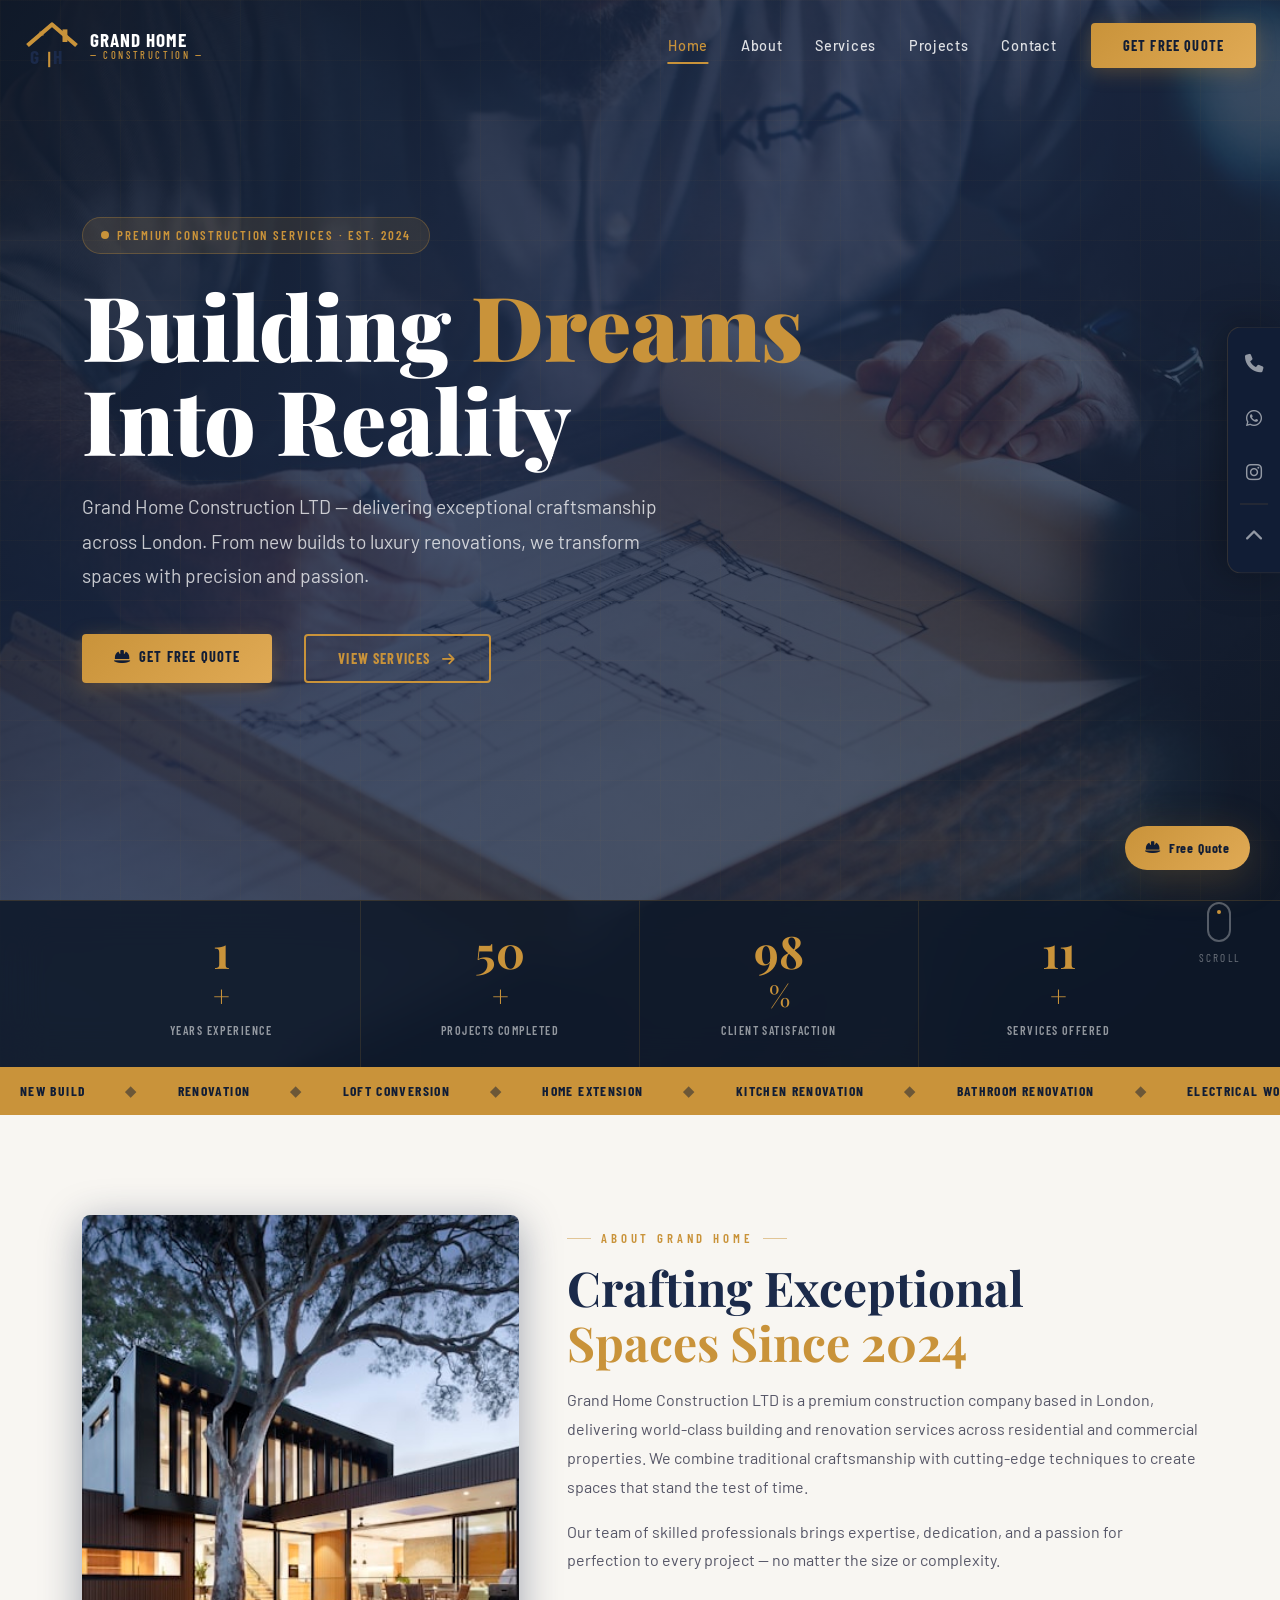
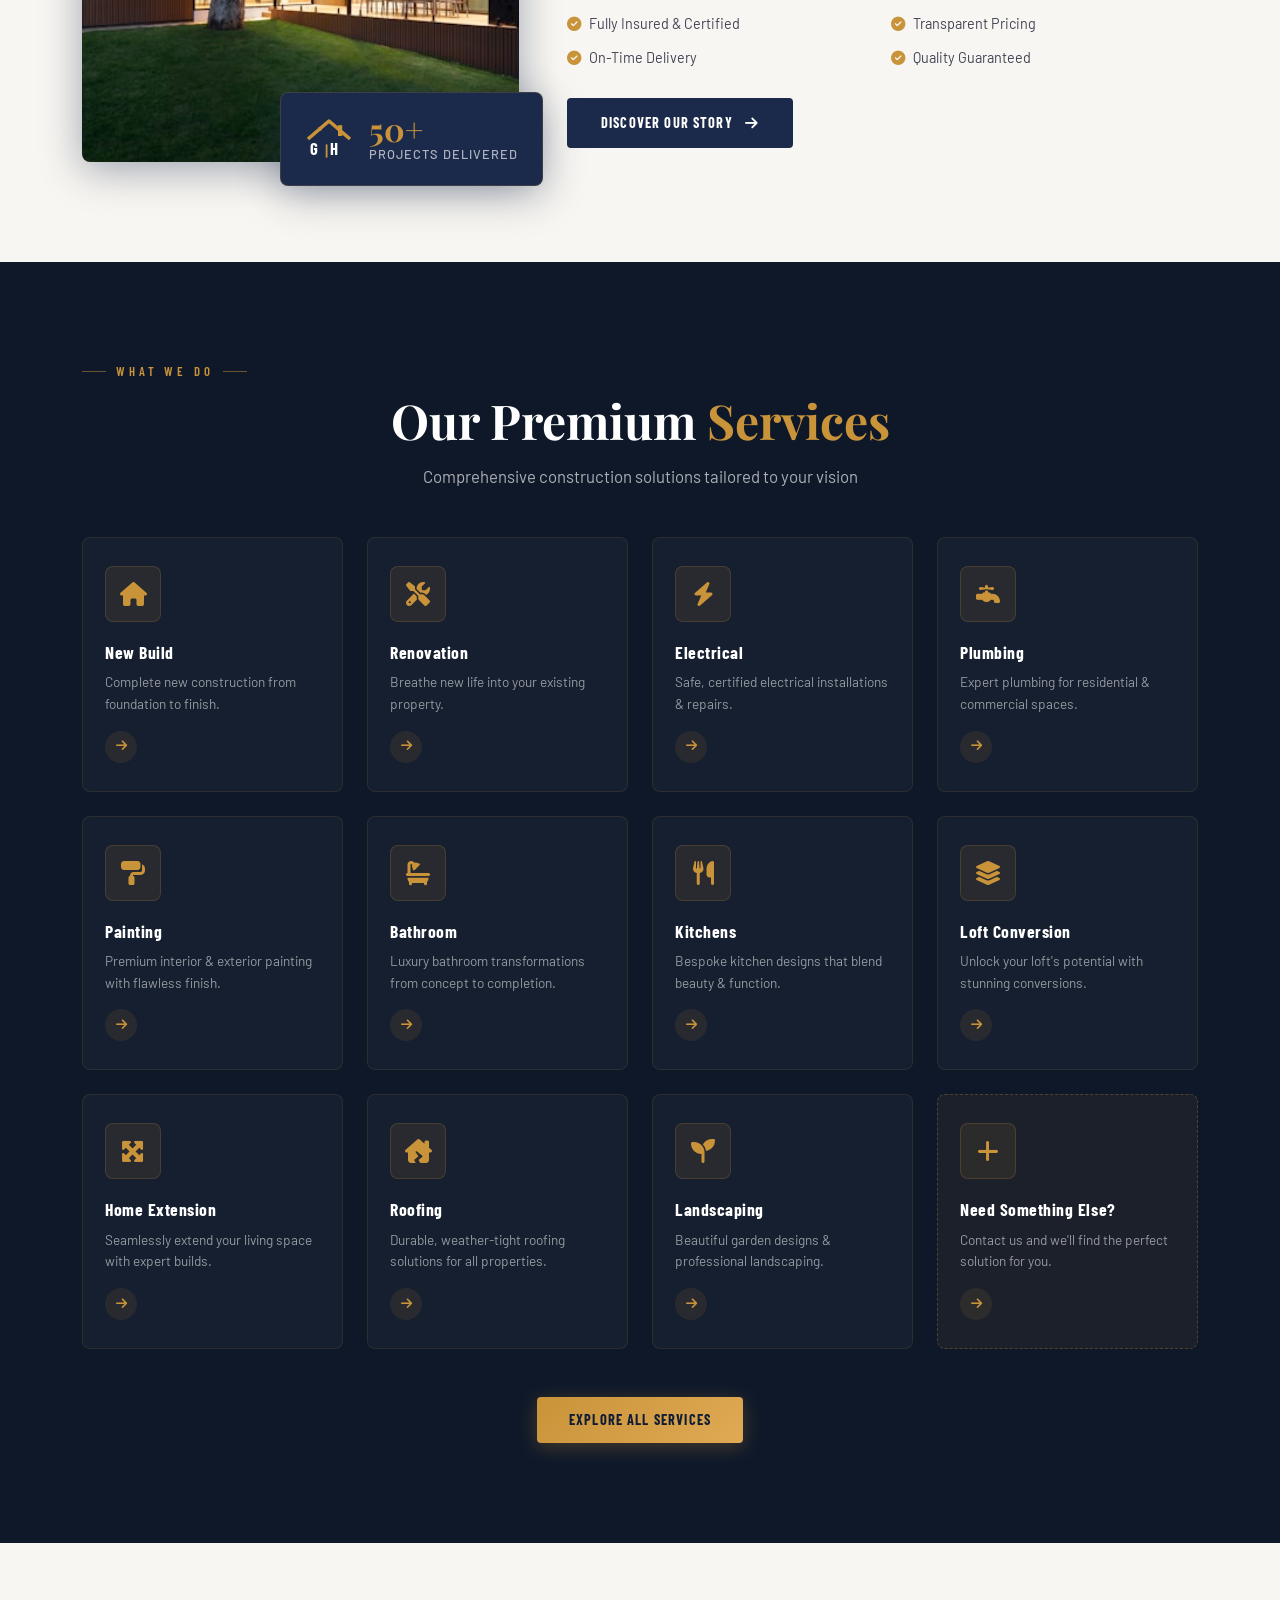
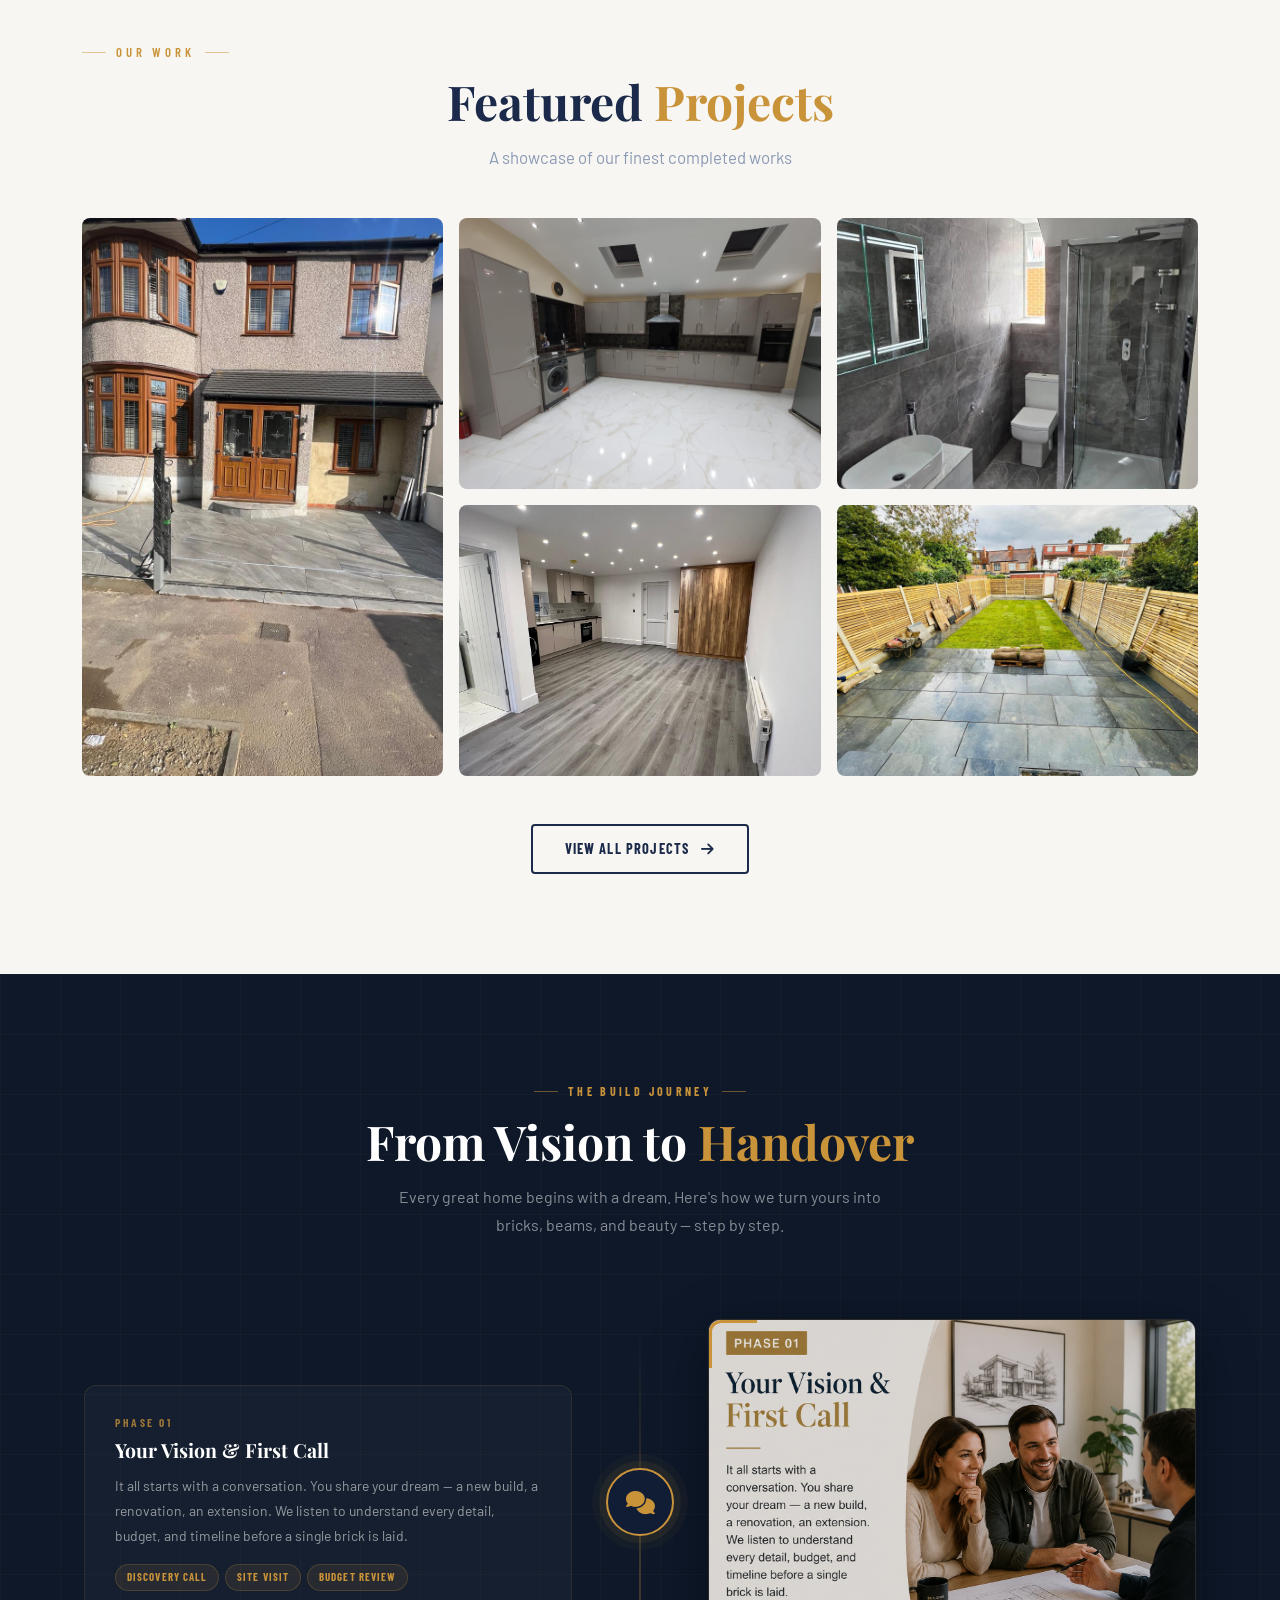
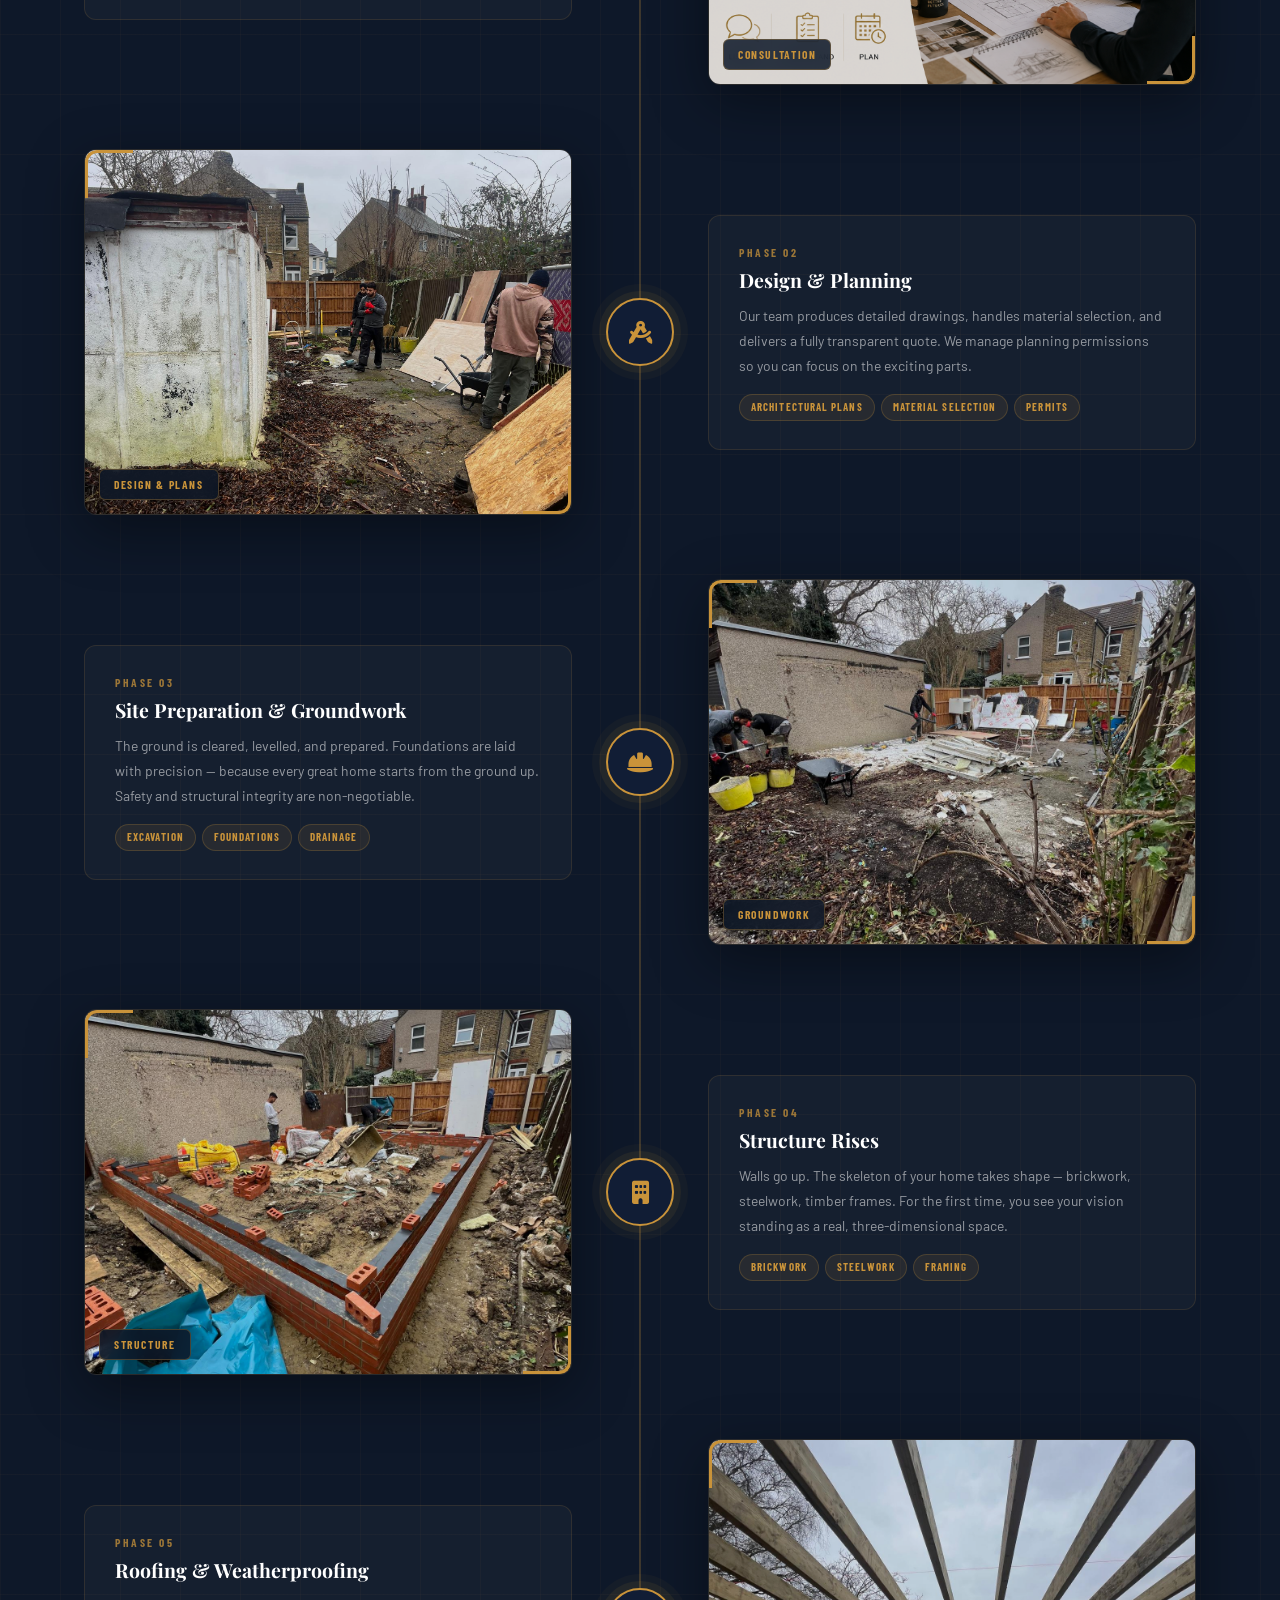
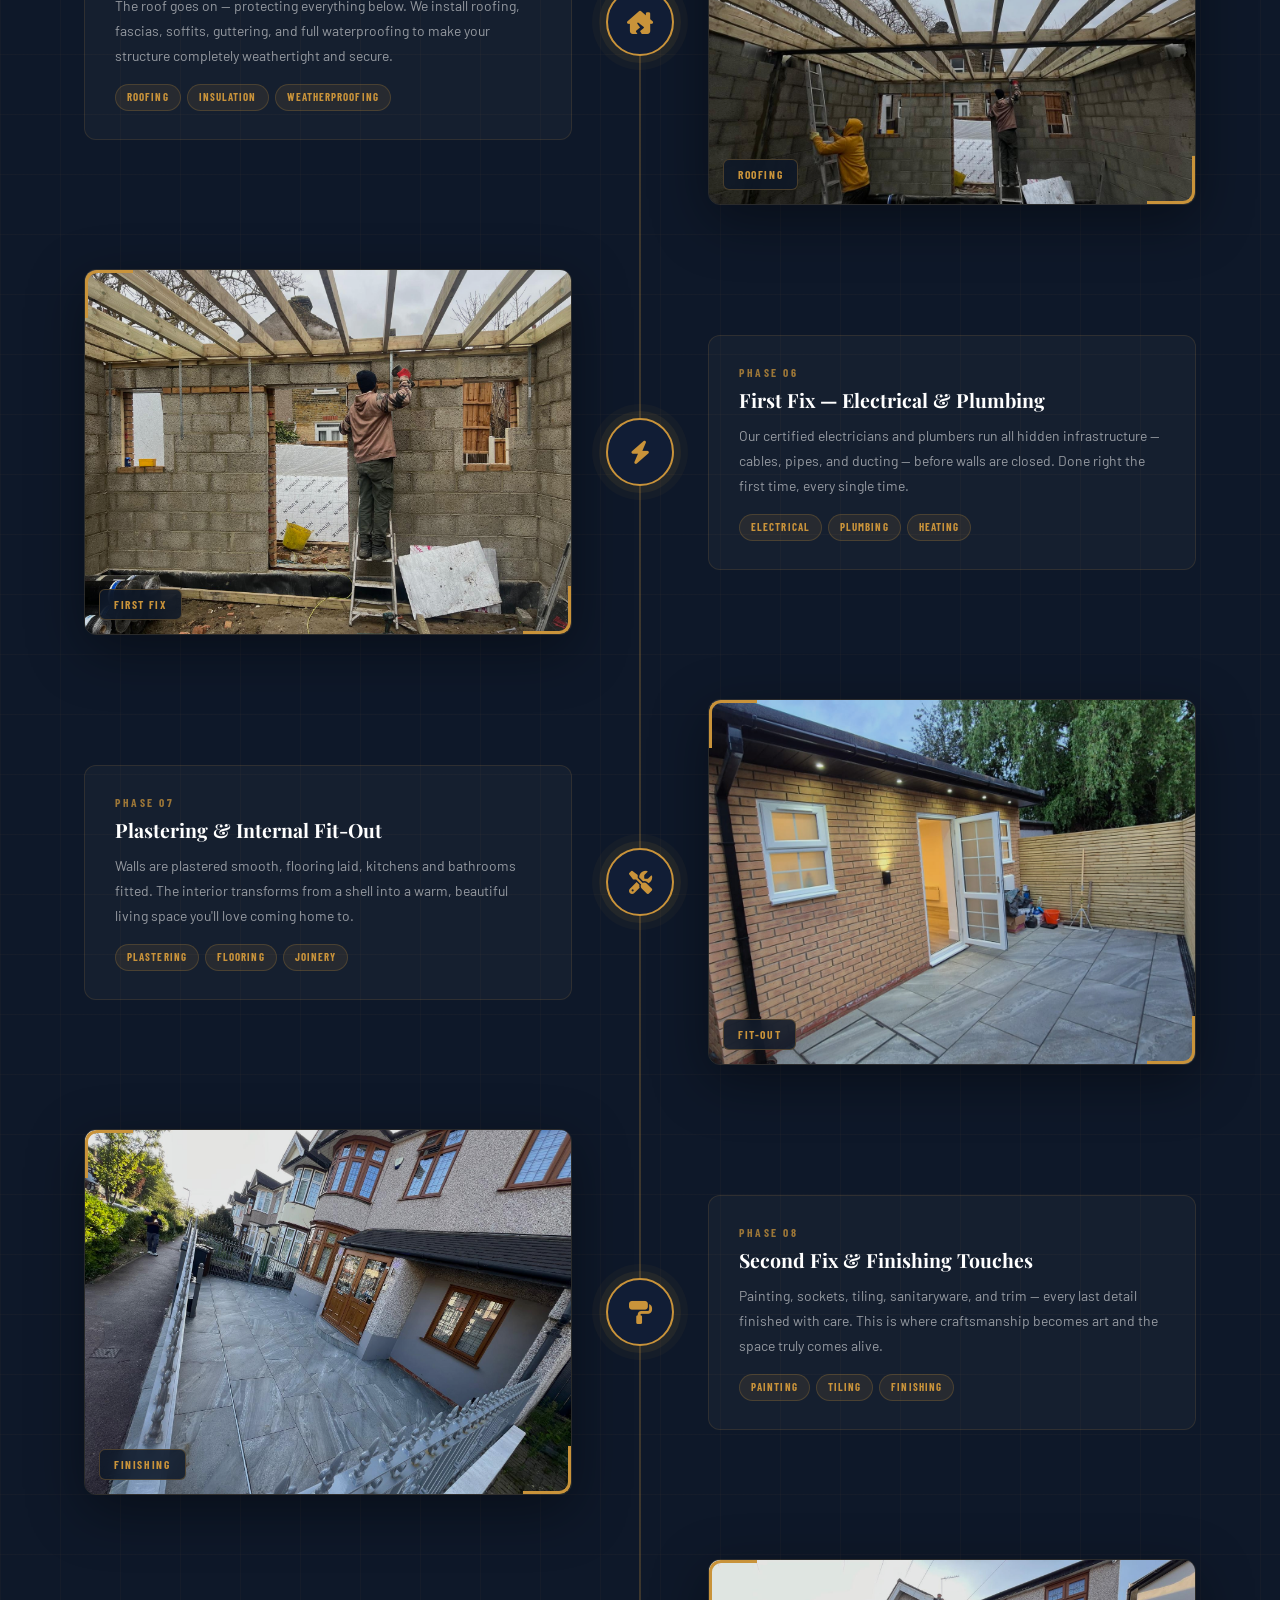
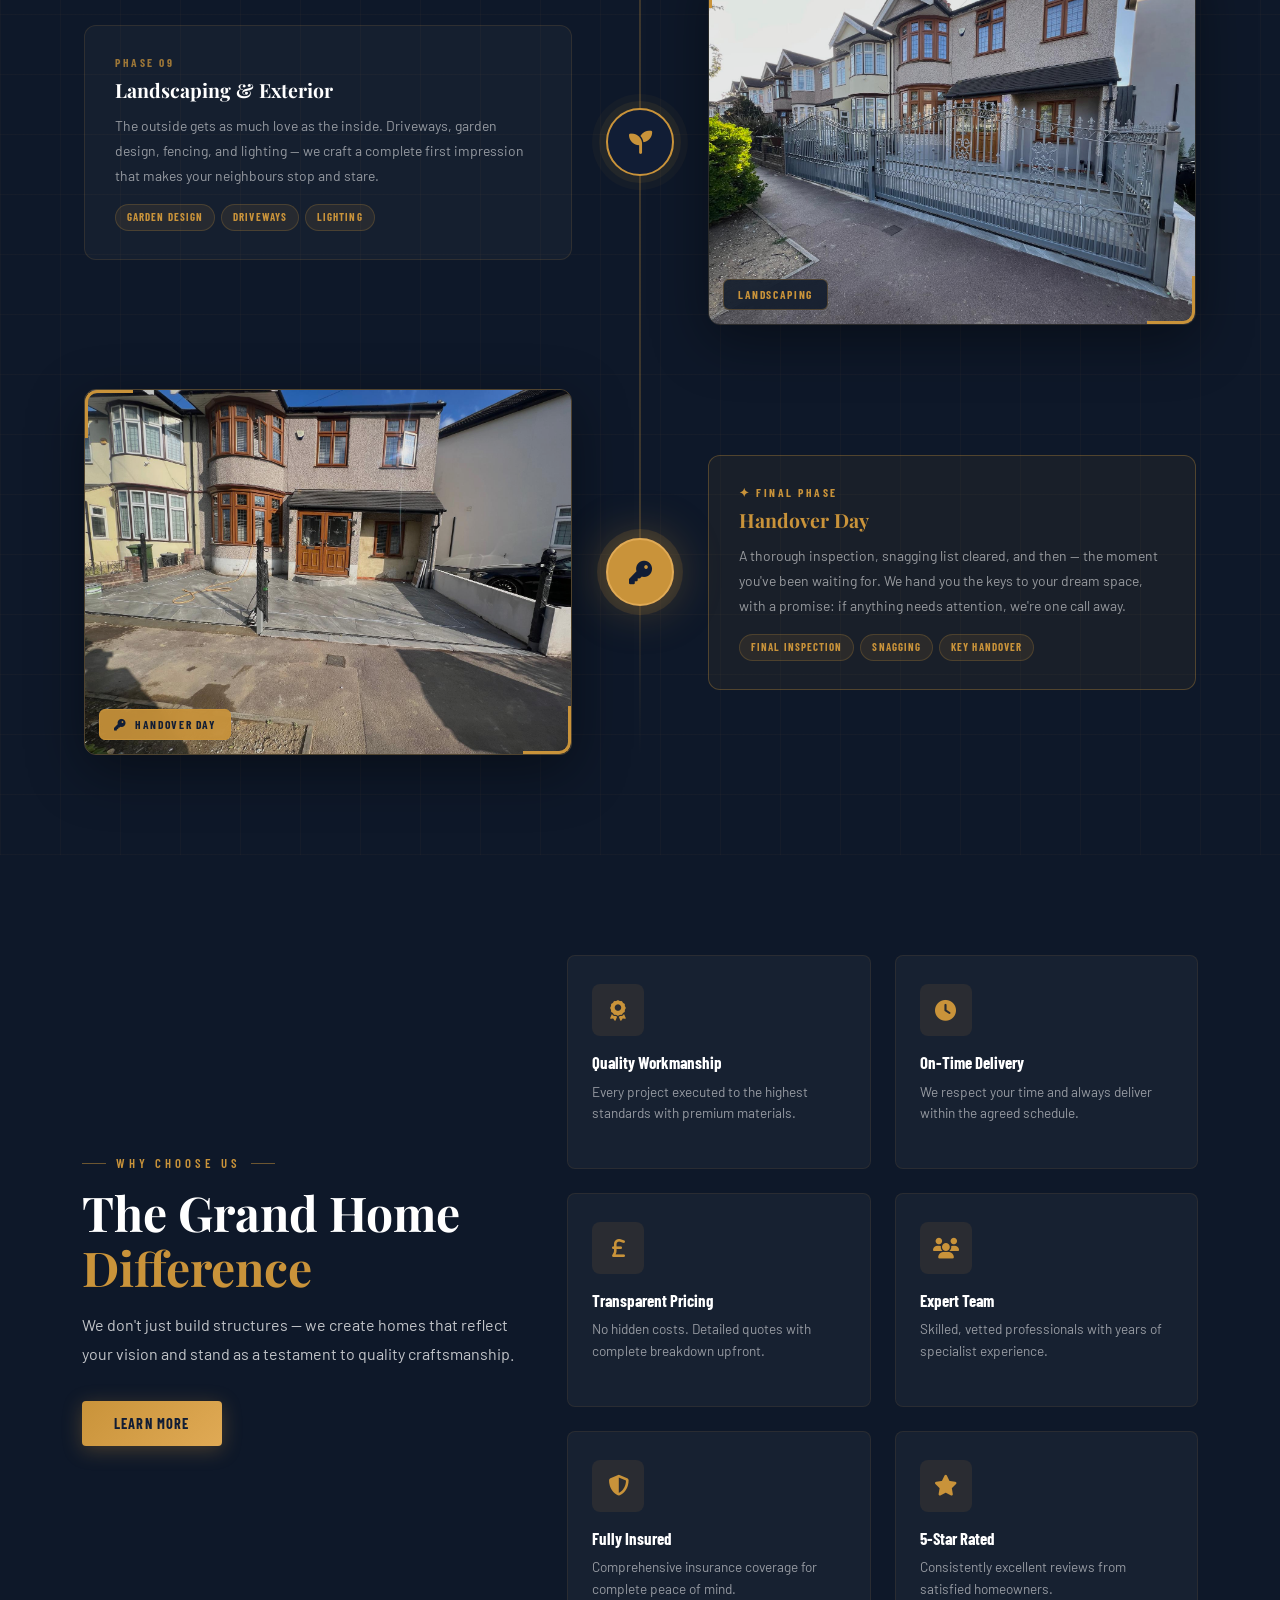
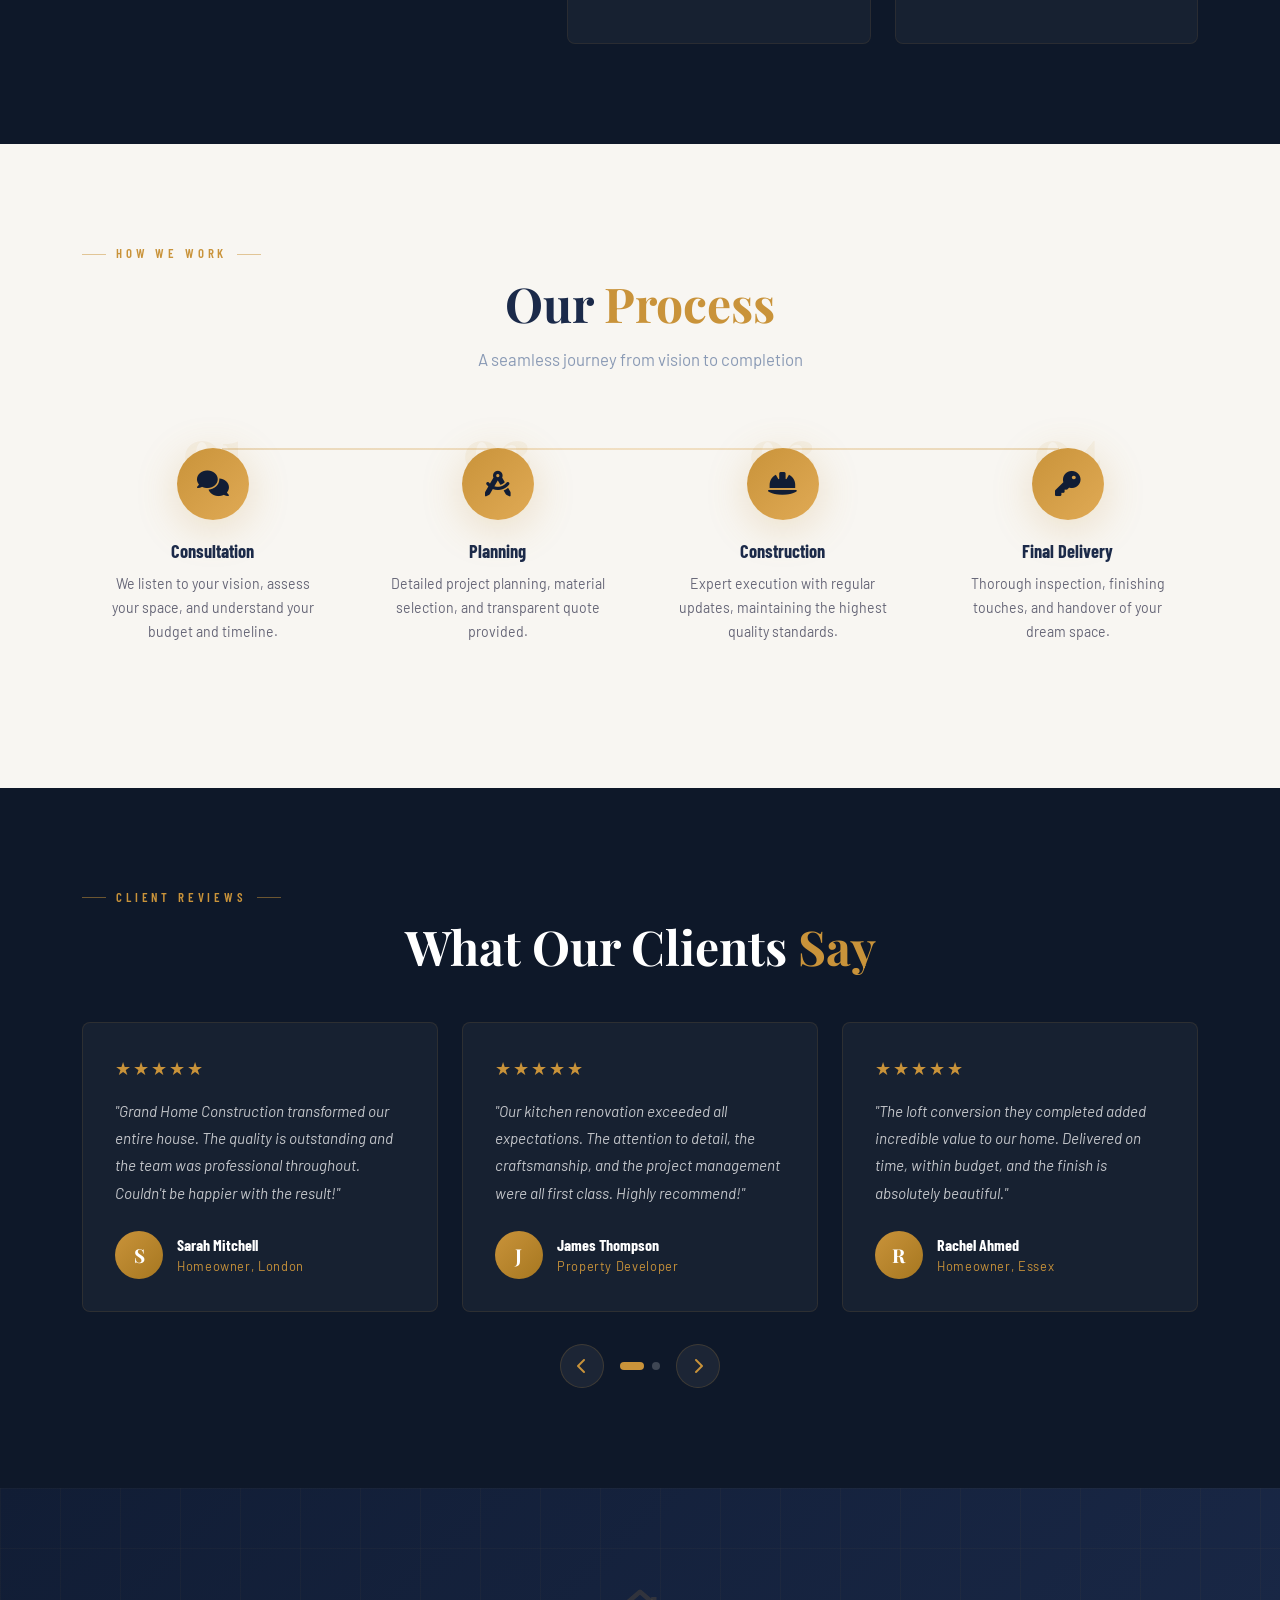
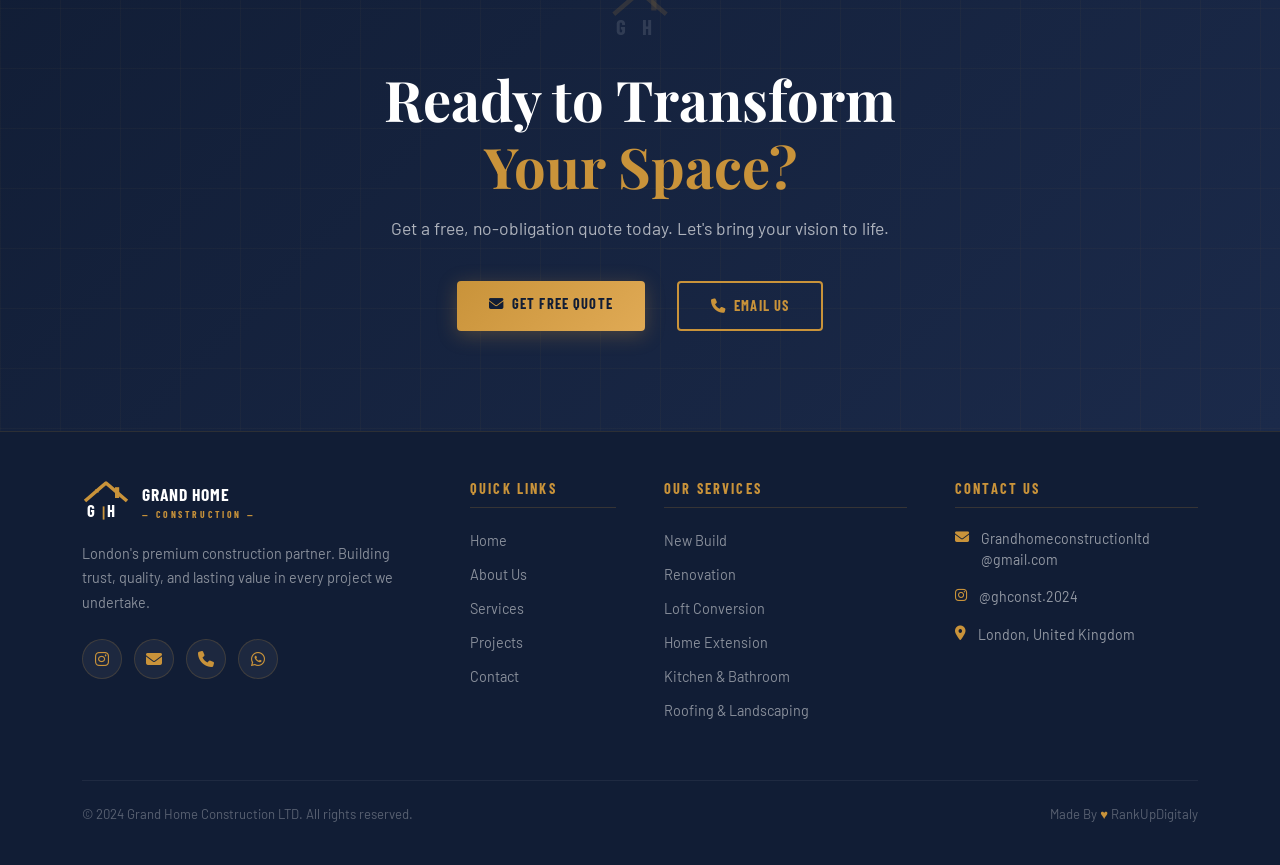
==== commit 15f5dd35: "new changes" ====
--- a/index.html
+++ b/index.html
@@ -394,6 +394,356 @@
     </div>
   </div>
 </section>
+
+
+
+
+
+
+
+
+<!-- ═══════════════════════════════════════════ BUILD JOURNEY ═══ -->
+<section class="bj2-section" id="build-journey">
+  <div class="bj2-container">
+
+    <div class="bj2-header">
+      <div class="bj2-label">The Build Journey</div>
+      <h2 class="bj2-title">From Vision to <span class="text-gold">Handover</span></h2>
+      <p class="bj2-subtitle">Every great home begins with a dream. Here's how we turn yours into bricks, beams, and beauty — step by step.</p>
+    </div>
+
+    <div class="bj2-timeline">
+      <div class="bj2-spine"></div>
+
+      <!-- Phase 01 — card LEFT, image RIGHT -->
+      <div class="bj2-row">
+        <div class="bj2-card-side">
+          <div class="bj2-card">
+            <div class="bj2-phase-num">Phase 01</div>
+            <h3 class="bj2-phase-title">Your Vision &amp; First Call</h3>
+            <p class="bj2-phase-desc">It all starts with a conversation. You share your dream — a new build, a renovation, an extension. We listen to understand every detail, budget, and timeline before a single brick is laid.</p>
+            <div class="bj2-tags">
+              <span class="bj2-tag">Discovery Call</span>
+              <span class="bj2-tag">Site Visit</span>
+              <span class="bj2-tag">Budget Review</span>
+            </div>
+          </div>
+        </div>
+        <div class="bj2-node-col">
+          <div class="bj2-node"><i class="fas fa-comments bj2-node-icon"></i></div>
+        </div>
+        <div class="bj2-img-side">
+          <div class="bj2-img-wrap">
+            <img src="./images/phase1.png" alt="Consultation Phase"
+              onerror="this.style.display='none'; this.nextElementSibling.style.display='flex';" />
+            <div class="bj2-img-placeholder" style="display:none;">
+              <span class="ph-icon"><i class="fas fa-image"></i></span>
+              <span class="ph-text">Add Your Photo</span>
+              <span class="ph-file">images/consultation.jpg</span>
+            </div>
+            <div class="bj2-img-badge">Consultation</div>
+          </div>
+        </div>
+      </div>
+
+      <!-- Phase 02 — image LEFT, card RIGHT -->
+      <div class="bj2-row">
+        <div class="bj2-img-side--left">
+          <div class="bj2-img-wrap">
+            <img src="./images/phase2.jpeg" alt="Design & Planning"
+              onerror="this.style.display='none'; this.nextElementSibling.style.display='flex';" />
+            <div class="bj2-img-placeholder" style="display:none;">
+              <span class="ph-icon"><i class="fas fa-image"></i></span>
+              <span class="ph-text">Add Your Photo</span>
+              <span class="ph-file">images/planning.jpg</span>
+            </div>
+            <div class="bj2-img-badge">Design &amp; Plans</div>
+          </div>
+        </div>
+        <div class="bj2-node-col">
+          <div class="bj2-node"><i class="fas fa-drafting-compass bj2-node-icon"></i></div>
+        </div>
+        <div class="bj2-card-side--right">
+          <div class="bj2-card bj2-card--right">
+            <div class="bj2-phase-num">Phase 02</div>
+            <h3 class="bj2-phase-title">Design &amp; Planning</h3>
+            <p class="bj2-phase-desc">Our team produces detailed drawings, handles material selection, and delivers a fully transparent quote. We manage planning permissions so you can focus on the exciting parts.</p>
+            <div class="bj2-tags">
+              <span class="bj2-tag">Architectural Plans</span>
+              <span class="bj2-tag">Material Selection</span>
+              <span class="bj2-tag">Permits</span>
+            </div>
+          </div>
+        </div>
+      </div>
+
+      <!-- Phase 03 — card LEFT, image RIGHT -->
+      <div class="bj2-row">
+        <div class="bj2-card-side">
+          <div class="bj2-card">
+            <div class="bj2-phase-num">Phase 03</div>
+            <h3 class="bj2-phase-title">Site Preparation &amp; Groundwork</h3>
+            <p class="bj2-phase-desc">The ground is cleared, levelled, and prepared. Foundations are laid with precision — because every great home starts from the ground up. Safety and structural integrity are non-negotiable.</p>
+            <div class="bj2-tags">
+              <span class="bj2-tag">Excavation</span>
+              <span class="bj2-tag">Foundations</span>
+              <span class="bj2-tag">Drainage</span>
+            </div>
+          </div>
+        </div>
+        <div class="bj2-node-col">
+          <div class="bj2-node"><i class="fas fa-hard-hat bj2-node-icon"></i></div>
+        </div>
+        <div class="bj2-img-side">
+          <div class="bj2-img-wrap">
+            <img src="./images/phase3.jpeg" alt="Groundwork Phase"
+              onerror="this.style.display='none'; this.nextElementSibling.style.display='flex';" />
+            <div class="bj2-img-placeholder" style="display:none;">
+              <span class="ph-icon"><i class="fas fa-image"></i></span>
+              <span class="ph-text">Add Your Photo</span>
+              <span class="ph-file">images/groundwork.jpg</span>
+            </div>
+            <div class="bj2-img-badge">Groundwork</div>
+          </div>
+        </div>
+      </div>
+
+      <!-- Phase 04 — image LEFT, card RIGHT -->
+      <div class="bj2-row">
+        <div class="bj2-img-side--left">
+          <div class="bj2-img-wrap">
+            <img src="./images/phase4.jpeg" alt="Structure Phase"
+              onerror="this.style.display='none'; this.nextElementSibling.style.display='flex';" />
+            <div class="bj2-img-placeholder" style="display:none;">
+              <span class="ph-icon"><i class="fas fa-image"></i></span>
+              <span class="ph-text">Add Your Photo</span>
+              <span class="ph-file">images/structure.jpg</span>
+            </div>
+            <div class="bj2-img-badge">Structure</div>
+          </div>
+        </div>
+        <div class="bj2-node-col">
+          <div class="bj2-node"><i class="fas fa-building bj2-node-icon"></i></div>
+        </div>
+        <div class="bj2-card-side--right">
+          <div class="bj2-card bj2-card--right">
+            <div class="bj2-phase-num">Phase 04</div>
+            <h3 class="bj2-phase-title">Structure Rises</h3>
+            <p class="bj2-phase-desc">Walls go up. The skeleton of your home takes shape — brickwork, steelwork, timber frames. For the first time, you see your vision standing as a real, three-dimensional space.</p>
+            <div class="bj2-tags">
+              <span class="bj2-tag">Brickwork</span>
+              <span class="bj2-tag">Steelwork</span>
+              <span class="bj2-tag">Framing</span>
+            </div>
+          </div>
+        </div>
+      </div>
+
+      <!-- Phase 05 — card LEFT, image RIGHT -->
+      <div class="bj2-row">
+        <div class="bj2-card-side">
+          <div class="bj2-card">
+            <div class="bj2-phase-num">Phase 05</div>
+            <h3 class="bj2-phase-title">Roofing &amp; Weatherproofing</h3>
+            <p class="bj2-phase-desc">The roof goes on — protecting everything below. We install roofing, fascias, soffits, guttering, and full waterproofing to make your structure completely weathertight and secure.</p>
+            <div class="bj2-tags">
+              <span class="bj2-tag">Roofing</span>
+              <span class="bj2-tag">Insulation</span>
+              <span class="bj2-tag">Weatherproofing</span>
+            </div>
+          </div>
+        </div>
+        <div class="bj2-node-col">
+          <div class="bj2-node"><i class="fas fa-house-damage bj2-node-icon"></i></div>
+        </div>
+        <div class="bj2-img-side">
+          <div class="bj2-img-wrap">
+            <img src="./images/phase5.jpeg" alt="Roofing Phase"
+              onerror="this.style.display='none'; this.nextElementSibling.style.display='flex';" />
+            <div class="bj2-img-placeholder" style="display:none;">
+              <span class="ph-icon"><i class="fas fa-image"></i></span>
+              <span class="ph-text">Add Your Photo</span>
+              <span class="ph-file">images/roofing.jpg</span>
+            </div>
+            <div class="bj2-img-badge">Roofing</div>
+          </div>
+        </div>
+      </div>
+
+      <!-- Phase 06 — image LEFT, card RIGHT -->
+      <div class="bj2-row">
+        <div class="bj2-img-side--left">
+          <div class="bj2-img-wrap">
+            <img src="./images/phase6.jpeg" alt="Electrical & Plumbing"
+              onerror="this.style.display='none'; this.nextElementSibling.style.display='flex';" />
+            <div class="bj2-img-placeholder" style="display:none;">
+              <span class="ph-icon"><i class="fas fa-image"></i></span>
+              <span class="ph-text">Add Your Photo</span>
+              <span class="ph-file">images/electrical-plumbing.jpg</span>
+            </div>
+            <div class="bj2-img-badge">First Fix</div>
+          </div>
+        </div>
+        <div class="bj2-node-col">
+          <div class="bj2-node"><i class="fas fa-bolt bj2-node-icon"></i></div>
+        </div>
+        <div class="bj2-card-side--right">
+          <div class="bj2-card bj2-card--right">
+            <div class="bj2-phase-num">Phase 06</div>
+            <h3 class="bj2-phase-title">First Fix — Electrical &amp; Plumbing</h3>
+            <p class="bj2-phase-desc">Our certified electricians and plumbers run all hidden infrastructure — cables, pipes, and ducting — before walls are closed. Done right the first time, every single time.</p>
+            <div class="bj2-tags">
+              <span class="bj2-tag">Electrical</span>
+              <span class="bj2-tag">Plumbing</span>
+              <span class="bj2-tag">Heating</span>
+            </div>
+          </div>
+        </div>
+      </div>
+
+      <!-- Phase 07 — card LEFT, image RIGHT -->
+      <div class="bj2-row">
+        <div class="bj2-card-side">
+          <div class="bj2-card">
+            <div class="bj2-phase-num">Phase 07</div>
+            <h3 class="bj2-phase-title">Plastering &amp; Internal Fit-Out</h3>
+            <p class="bj2-phase-desc">Walls are plastered smooth, flooring laid, kitchens and bathrooms fitted. The interior transforms from a shell into a warm, beautiful living space you'll love coming home to.</p>
+            <div class="bj2-tags">
+              <span class="bj2-tag">Plastering</span>
+              <span class="bj2-tag">Flooring</span>
+              <span class="bj2-tag">Joinery</span>
+            </div>
+          </div>
+        </div>
+        <div class="bj2-node-col">
+          <div class="bj2-node"><i class="fas fa-tools bj2-node-icon"></i></div>
+        </div>
+        <div class="bj2-img-side">
+          <div class="bj2-img-wrap">
+            <img src="./images/phase7.jpeg" alt="Internal Fit-Out"
+              onerror="this.style.display='none'; this.nextElementSibling.style.display='flex';" />
+            <div class="bj2-img-placeholder" style="display:none;">
+              <span class="ph-icon"><i class="fas fa-image"></i></span>
+              <span class="ph-text">Add Your Photo</span>
+              <span class="ph-file">images/fitout.jpg</span>
+            </div>
+            <div class="bj2-img-badge">Fit-Out</div>
+          </div>
+        </div>
+      </div>
+
+      <!-- Phase 08 — image LEFT, card RIGHT -->
+      <div class="bj2-row">
+        <div class="bj2-img-side--left">
+          <div class="bj2-img-wrap">
+            <img src="./images/phase8.jpeg" alt="Finishing Touches"
+              onerror="this.style.display='none'; this.nextElementSibling.style.display='flex';" />
+            <div class="bj2-img-placeholder" style="display:none;">
+              <span class="ph-icon"><i class="fas fa-image"></i></span>
+              <span class="ph-text">Add Your Photo</span>
+              <span class="ph-file">images/finishing.jpg</span>
+            </div>
+            <div class="bj2-img-badge">Finishing</div>
+          </div>
+        </div>
+        <div class="bj2-node-col">
+          <div class="bj2-node"><i class="fas fa-paint-roller bj2-node-icon"></i></div>
+        </div>
+        <div class="bj2-card-side--right">
+          <div class="bj2-card bj2-card--right">
+            <div class="bj2-phase-num">Phase 08</div>
+            <h3 class="bj2-phase-title">Second Fix &amp; Finishing Touches</h3>
+            <p class="bj2-phase-desc">Painting, sockets, tiling, sanitaryware, and trim — every last detail finished with care. This is where craftsmanship becomes art and the space truly comes alive.</p>
+            <div class="bj2-tags">
+              <span class="bj2-tag">Painting</span>
+              <span class="bj2-tag">Tiling</span>
+              <span class="bj2-tag">Finishing</span>
+            </div>
+          </div>
+        </div>
+      </div>
+
+      <!-- Phase 09 — card LEFT, image RIGHT -->
+      <div class="bj2-row">
+        <div class="bj2-card-side">
+          <div class="bj2-card">
+            <div class="bj2-phase-num">Phase 09</div>
+            <h3 class="bj2-phase-title">Landscaping &amp; Exterior</h3>
+            <p class="bj2-phase-desc">The outside gets as much love as the inside. Driveways, garden design, fencing, and lighting — we craft a complete first impression that makes your neighbours stop and stare.</p>
+            <div class="bj2-tags">
+              <span class="bj2-tag">Garden Design</span>
+              <span class="bj2-tag">Driveways</span>
+              <span class="bj2-tag">Lighting</span>
+            </div>
+          </div>
+        </div>
+        <div class="bj2-node-col">
+          <div class="bj2-node"><i class="fas fa-seedling bj2-node-icon"></i></div>
+        </div>
+        <div class="bj2-img-side">
+          <div class="bj2-img-wrap">
+            <img src="./images/phase9.jpeg" alt="Landscaping"
+              onerror="this.style.display='none'; this.nextElementSibling.style.display='flex';" />
+            <div class="bj2-img-placeholder" style="display:none;">
+              <span class="ph-icon"><i class="fas fa-image"></i></span>
+              <span class="ph-text">Add Your Photo</span>
+              <span class="ph-file">images/garden-work2.jpeg</span>
+            </div>
+            <div class="bj2-img-badge">Landscaping</div>
+          </div>
+        </div>
+      </div>
+
+      <!-- Final Phase — image LEFT, card RIGHT -->
+      <div class="bj2-row">
+        <div class="bj2-img-side--left">
+          <div class="bj2-img-wrap bj2-img-wrap--final">
+            <img src="./images/full-house.jpeg" alt="Handover"
+              onerror="this.style.display='none'; this.nextElementSibling.style.display='flex';" />
+            <div class="bj2-img-placeholder" style="display:none;">
+              <span class="ph-icon"><i class="fas fa-image"></i></span>
+              <span class="ph-text">Add Your Photo</span>
+              <span class="ph-file">images/handover.jpg</span>
+            </div>
+            <div class="bj2-img-badge bj2-img-badge--final"><i class="fas fa-key me-1"></i> Handover Day</div>
+          </div>
+        </div>
+        <div class="bj2-node-col">
+          <div class="bj2-node bj2-node--final"><i class="fas fa-key bj2-node-icon"></i></div>
+        </div>
+        <div class="bj2-card-side--right">
+          <div class="bj2-card bj2-card--right bj2-card--final">
+            <div class="bj2-phase-num bj2-phase-num--final">✦ Final Phase</div>
+            <h3 class="bj2-phase-title bj2-phase-title--gold">Handover Day</h3>
+            <p class="bj2-phase-desc">A thorough inspection, snagging list cleared, and then — the moment you've been waiting for. We hand you the keys to your dream space, with a promise: if anything needs attention, we're one call away.</p>
+            <div class="bj2-tags">
+              <span class="bj2-tag">Final Inspection</span>
+              <span class="bj2-tag">Snagging</span>
+              <span class="bj2-tag">Key Handover</span>
+            </div>
+          </div>
+        </div>
+      </div>
+
+    </div>
+  </div>
+</section>
+
+
+
+
+
+
+
+
+
+
+
+
+
+
+
+
 
 <!-- ═══════════════════════════════════════════ WHY US ═══ -->
 <section class="why-us section-pad bg-dark-section">
--- a/css/style.css
+++ b/css/style.css
@@ -1371,4 +1371,324 @@
     padding-right: 1rem !important;
     max-width: 100%;
   }
+}
+
+
+
+
+
+
+/* ═══════════════════════════════════════════════════
+   BUILD JOURNEY SECTION
+   ═══════════════════════════════════════════════════ */
+
+.bj2-section {
+  background: var(--dark-bg);
+  padding: 100px 0;
+  position: relative;
+  overflow: hidden;
+}
+.bj2-section::before {
+  content: '';
+  position: absolute; inset: 0;
+  background-image:
+    linear-gradient(rgba(201,147,58,0.035) 1px, transparent 1px),
+    linear-gradient(90deg, rgba(201,147,58,0.035) 1px, transparent 1px);
+  background-size: 60px 60px;
+  pointer-events: none;
+}
+
+.bj2-container {
+  max-width: 1160px;
+  margin: 0 auto;
+  padding: 0 24px;
+}
+
+/* ── Header ── */
+.bj2-header { text-align: center; margin-bottom: 80px; }
+
+.bj2-label {
+  display: inline-flex; align-items: center; gap: 10px;
+  font-family: 'Barlow Condensed', sans-serif;
+  font-weight: 700; font-size: 0.75rem;
+  letter-spacing: 0.28em; text-transform: uppercase;
+  color: var(--gold); margin-bottom: 14px;
+}
+.bj2-label::before, .bj2-label::after {
+  content: ''; width: 24px; height: 1px;
+  background: var(--gold); opacity: 0.5;
+}
+
+.bj2-title {
+  font-family: 'Playfair Display', serif;
+  font-size: clamp(1.9rem, 4vw, 3rem);
+  font-weight: 700; color: var(--white);
+  line-height: 1.15; margin-bottom: 14px;
+}
+
+.bj2-subtitle {
+  color: rgba(255,255,255,0.5);
+  font-size: 1rem; max-width: 520px;
+  margin: 0 auto; line-height: 1.75;
+}
+
+/* ── Spine ── */
+.bj2-timeline { position: relative; }
+
+.bj2-spine {
+  position: absolute;
+  left: 50%; top: 0; bottom: 0; width: 2px;
+  background: linear-gradient(
+    to bottom,
+    transparent,
+    rgba(201,147,58,0.25) 6%,
+    rgba(201,147,58,0.25) 94%,
+    transparent
+  );
+  transform: translateX(-50%);
+}
+
+/* ── Row layout ── */
+.bj2-row {
+  display: grid;
+  grid-template-columns: 1fr 80px 1fr;
+  align-items: center;
+  margin-bottom: 64px;
+  gap: 0;
+}
+.bj2-row:last-child { margin-bottom: 0; }
+
+/* ── Node ── */
+.bj2-node-col {
+  display: flex; align-items: center;
+  justify-content: center;
+}
+
+.bj2-node {
+  width: 68px; height: 68px; border-radius: 50%;
+  background: var(--navy-dark);
+  border: 2px solid var(--gold);
+  display: flex; align-items: center; justify-content: center;
+  position: relative; z-index: 2; flex-shrink: 0;
+  box-shadow: 0 0 0 7px rgba(201,147,58,0.08),
+              0 0 0 14px rgba(201,147,58,0.04);
+  transition: var(--transition);
+}
+.bj2-node:hover {
+  background: var(--gold);
+  box-shadow: 0 0 0 9px rgba(201,147,58,0.14),
+              0 0 36px rgba(201,147,58,0.35);
+}
+
+.bj2-node-icon {
+  font-size: 1.45rem; color: var(--gold);
+  transition: var(--transition);
+}
+.bj2-node:hover .bj2-node-icon { color: var(--navy-dark); }
+
+.bj2-node--final {
+  background: var(--gold);
+  border-color: var(--gold-light);
+  box-shadow: 0 0 0 9px rgba(201,147,58,0.14),
+              0 0 48px rgba(201,147,58,0.4);
+}
+.bj2-node--final .bj2-node-icon { color: var(--navy-dark); }
+
+/* ── Card sides ── */
+.bj2-card-side     { padding: 0 28px 0 0; }
+.bj2-card-side--right { padding: 0 0 0 28px; }
+
+.bj2-card {
+  background: rgba(255,255,255,0.03);
+  border: 1px solid rgba(201,147,58,0.14);
+  border-radius: 12px;
+  padding: 28px 30px;
+  position: relative; overflow: hidden;
+  transition: var(--transition);
+  height: 100%;
+}
+.bj2-card::after {
+  content: '';
+  position: absolute; top: 0; left: 0; right: 0; height: 2px;
+  background: linear-gradient(90deg, var(--gold), var(--gold-light));
+  transform: scaleX(0); transform-origin: left;
+  transition: transform 0.38s ease;
+}
+.bj2-card--right::after { transform-origin: right; }
+.bj2-card:hover {
+  border-color: rgba(201,147,58,0.32);
+  background: rgba(201,147,58,0.05);
+  transform: translateY(-4px);
+  box-shadow: 0 24px 64px rgba(0,0,0,0.3);
+}
+.bj2-card:hover::after { transform: scaleX(1); }
+
+.bj2-card--final {
+  border-color: rgba(201,147,58,0.32);
+  background: rgba(201,147,58,0.06);
+}
+
+.bj2-phase-num {
+  font-family: 'Barlow Condensed', sans-serif;
+  font-size: 0.72rem; font-weight: 700;
+  letter-spacing: 0.22em; text-transform: uppercase;
+  color: var(--gold); opacity: 0.75; margin-bottom: 7px;
+}
+.bj2-phase-num--final { opacity: 1; }
+
+.bj2-phase-title {
+  font-family: 'Playfair Display', serif;
+  font-size: 1.22rem; font-weight: 700;
+  color: var(--white); line-height: 1.2; margin-bottom: 11px;
+}
+.bj2-phase-title--gold { color: var(--gold); }
+
+.bj2-phase-desc {
+  font-size: 0.87rem; color: rgba(255,255,255,0.55);
+  line-height: 1.8; margin-bottom: 16px;
+}
+
+.bj2-tags { display: flex; flex-wrap: wrap; gap: 6px; }
+
+.bj2-tag {
+  font-family: 'Barlow Condensed', sans-serif;
+  font-size: 0.68rem; font-weight: 700;
+  letter-spacing: 0.1em; text-transform: uppercase;
+  color: var(--gold); background: rgba(201,147,58,0.1);
+  border: 1px solid rgba(201,147,58,0.22);
+  padding: 4px 11px; border-radius: 20px;
+}
+
+/* ── Image sides ── */
+.bj2-img-side      { padding: 0 0 0 28px; }
+.bj2-img-side--left { padding: 0 28px 0 0; }
+
+.bj2-img-wrap {
+  position: relative; border-radius: 12px; overflow: hidden;
+  aspect-ratio: 4/3;
+  border: 1px solid rgba(201,147,58,0.15);
+  box-shadow: 0 16px 56px rgba(0,0,0,0.4);
+}
+.bj2-img-wrap img {
+  width: 100%; height: 100%; object-fit: cover; display: block;
+  transition: transform 0.55s ease;
+  filter: brightness(0.9) saturate(1.05);
+}
+.bj2-img-wrap:hover img { transform: scale(1.06); }
+
+/* Gold corner accents */
+.bj2-img-wrap::before {
+  content: '';
+  position: absolute; top: 0; left: 0;
+  width: 48px; height: 48px;
+  border-top: 3px solid var(--gold);
+  border-left: 3px solid var(--gold);
+  border-radius: 12px 0 0 0;
+  z-index: 2; pointer-events: none;
+}
+.bj2-img-wrap::after {
+  content: '';
+  position: absolute; bottom: 0; right: 0;
+  width: 48px; height: 48px;
+  border-bottom: 3px solid var(--gold);
+  border-right: 3px solid var(--gold);
+  border-radius: 0 0 12px 0;
+  z-index: 2; pointer-events: none;
+}
+
+.bj2-img-wrap--final {
+  border-color: rgba(201,147,58,0.35);
+}
+
+/* Phase badge on image */
+.bj2-img-badge {
+  position: absolute; bottom: 14px; left: 14px; z-index: 3;
+  background: rgba(14,24,41,0.85);
+  border: 1px solid rgba(201,147,58,0.3);
+  backdrop-filter: blur(8px);
+  -webkit-backdrop-filter: blur(8px);
+  border-radius: 6px; padding: 6px 14px;
+  font-family: 'Barlow Condensed', sans-serif;
+  font-size: 0.72rem; font-weight: 700;
+  letter-spacing: 0.14em; text-transform: uppercase;
+  color: var(--gold);
+}
+.bj2-img-badge--final {
+  background: rgba(201,147,58,0.92);
+  color: var(--navy-dark);
+  border-color: var(--gold);
+}
+
+/* Placeholder shown when image is missing */
+.bj2-img-placeholder {
+  width: 100%; height: 100%;
+  display: flex; flex-direction: column;
+  align-items: center; justify-content: center; gap: 8px;
+  background: rgba(27,42,74,0.5);
+}
+.bj2-img-placeholder .ph-icon {
+  font-size: 2.2rem; color: rgba(201,147,58,0.3);
+}
+.bj2-img-placeholder .ph-text {
+  font-family: 'Barlow Condensed', sans-serif;
+  font-size: 0.72rem; font-weight: 700;
+  letter-spacing: 0.18em; text-transform: uppercase;
+  color: rgba(255,255,255,0.2);
+}
+.bj2-img-placeholder .ph-file {
+  font-family: monospace; font-size: 0.7rem;
+  color: rgba(201,147,58,0.4); letter-spacing: 0.04em;
+}
+
+/* ── Responsive: Tablet ── */
+@media (max-width: 991px) {
+  .bj2-row { grid-template-columns: 1fr 60px 1fr; }
+  .bj2-node { width: 58px; height: 58px; }
+  .bj2-node-icon { font-size: 1.2rem; }
+  .bj2-card-side      { padding-right: 18px; }
+  .bj2-card-side--right { padding-left: 18px; }
+  .bj2-img-side      { padding-left: 18px; }
+  .bj2-img-side--left { padding-right: 18px; }
+  .bj2-card { padding: 22px 24px; }
+}
+
+/* ── Responsive: Mobile ── */
+@media (max-width: 700px) {
+  .bj2-section { padding: 64px 0; }
+  .bj2-header { margin-bottom: 52px; }
+  .bj2-spine { left: 20px; transform: none; }
+
+  .bj2-row {
+    display: flex; flex-direction: column;
+    gap: 0; margin-bottom: 48px;
+    position: relative; padding-left: 58px;
+  }
+
+  .bj2-node-col {
+    position: absolute; left: 0; top: 0;
+    width: 42px; height: 42px;
+  }
+  .bj2-node {
+    width: 42px; height: 42px;
+    box-shadow: 0 0 0 5px rgba(201,147,58,0.1);
+  }
+  .bj2-node-icon { font-size: 1rem; }
+
+  .bj2-card-side,
+  .bj2-card-side--right {
+    padding: 0; order: 1; width: 100%;
+  }
+  .bj2-img-side,
+  .bj2-img-side--left {
+    padding: 0; order: 2; width: 100%;
+    margin-top: 14px;
+  }
+  .bj2-img-wrap { aspect-ratio: 16/9; }
+  .bj2-card { padding: 18px 20px; }
+}
+
+@media (max-width: 400px) {
+  .bj2-row { padding-left: 50px; }
+  .bj2-node { width: 36px; height: 36px; }
+  .bj2-node-icon { font-size: 0.9rem; }
 }
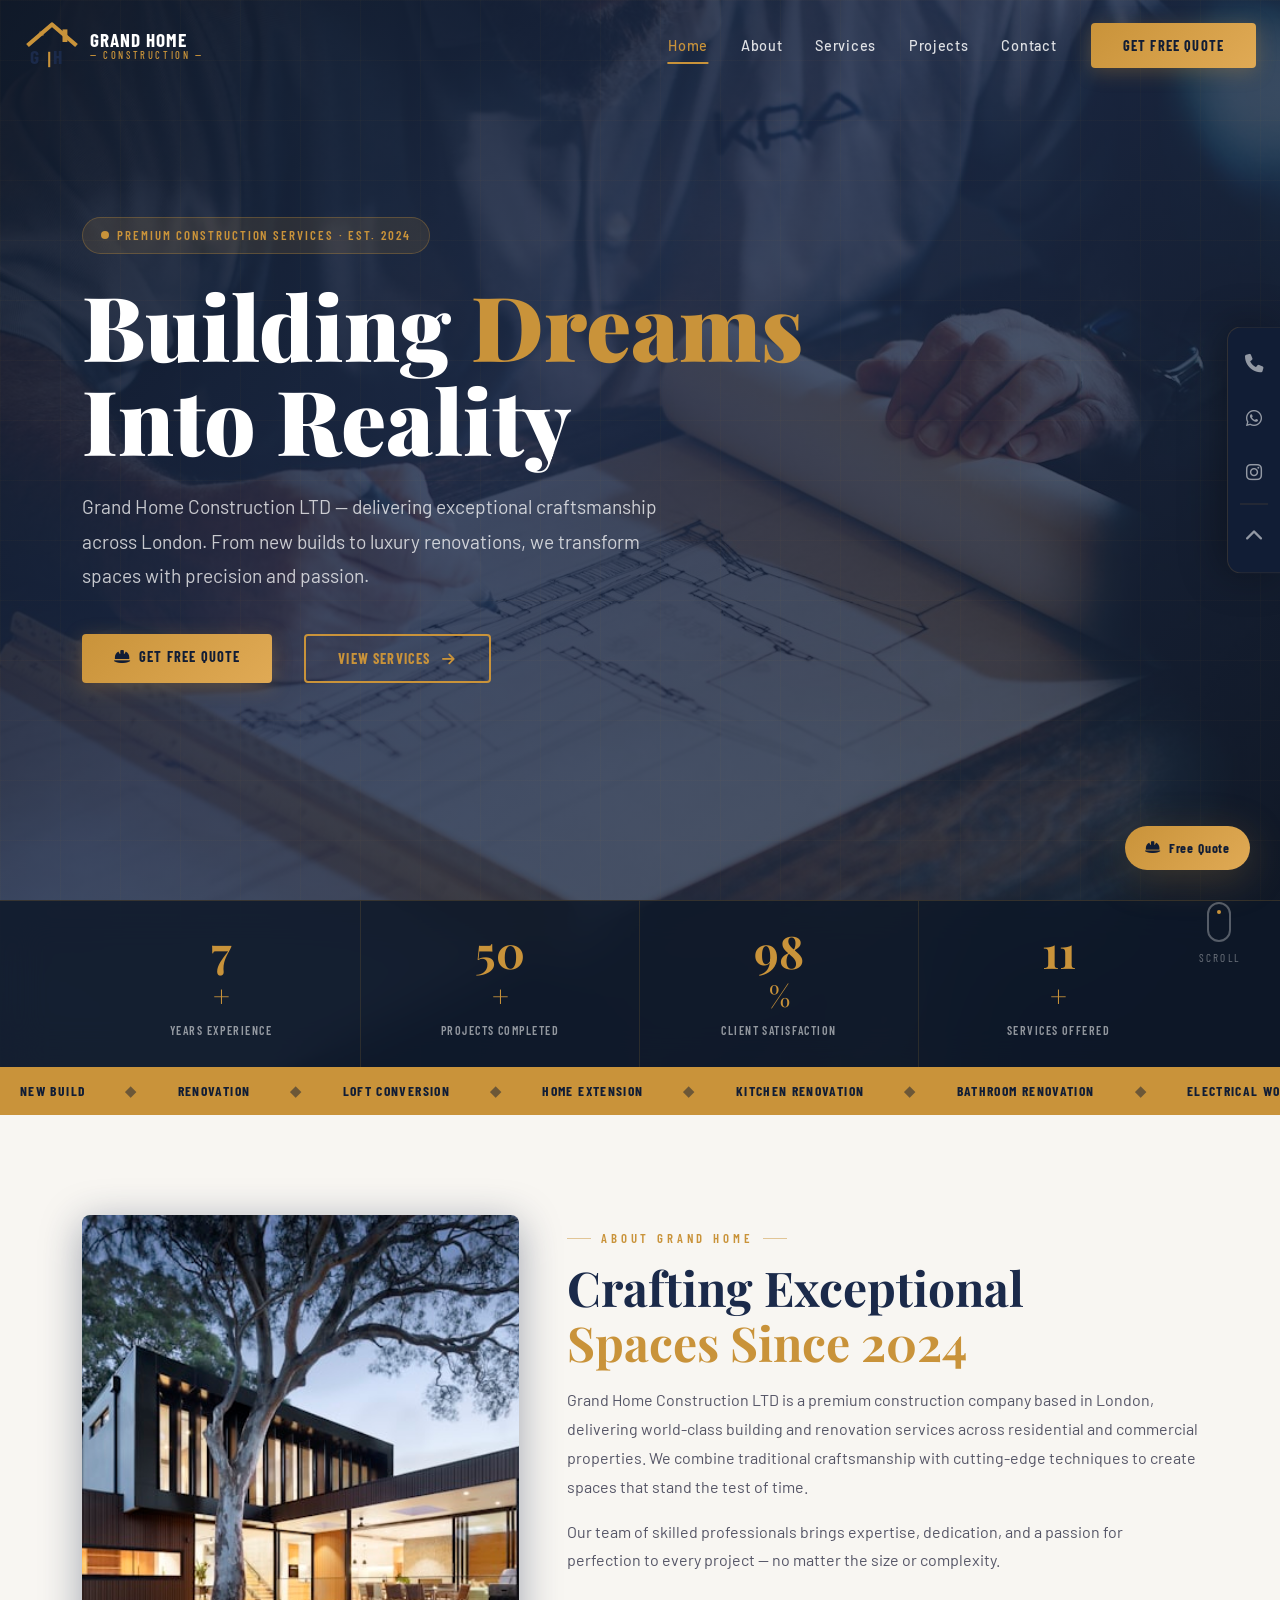
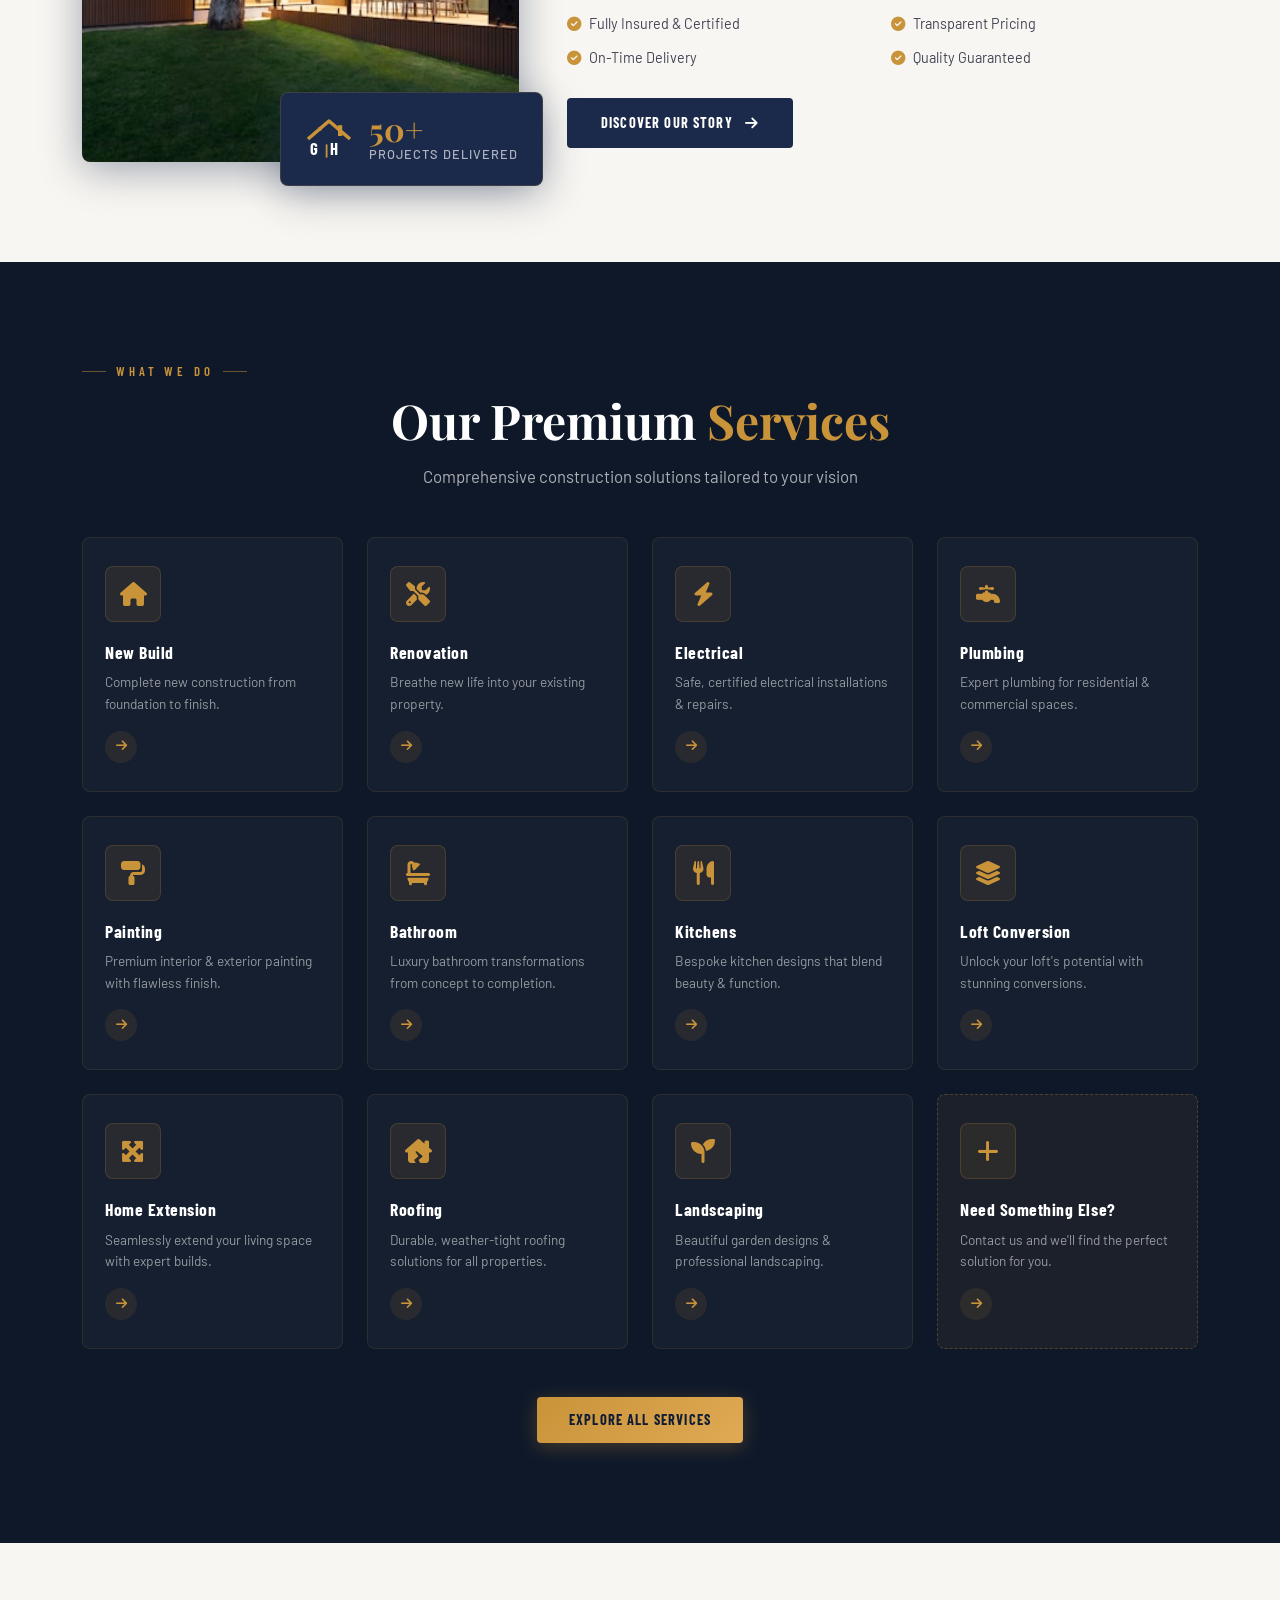
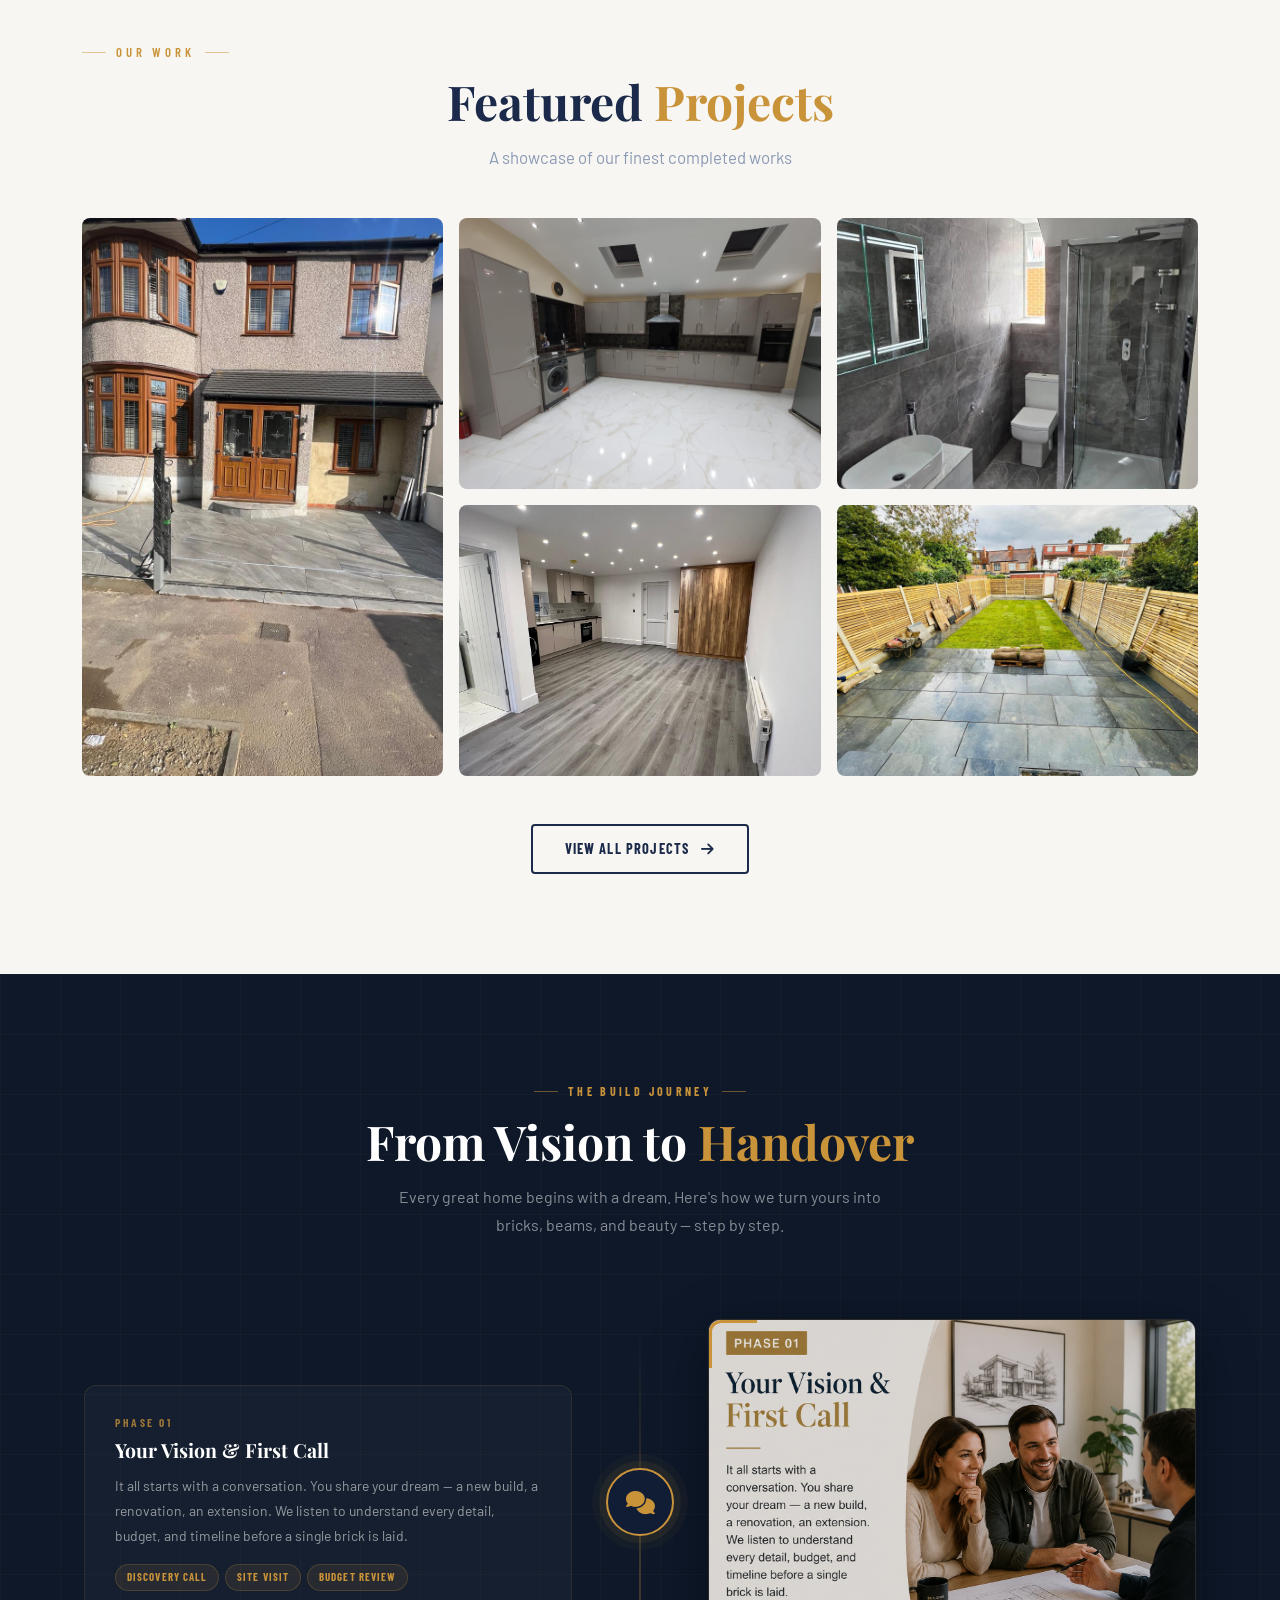
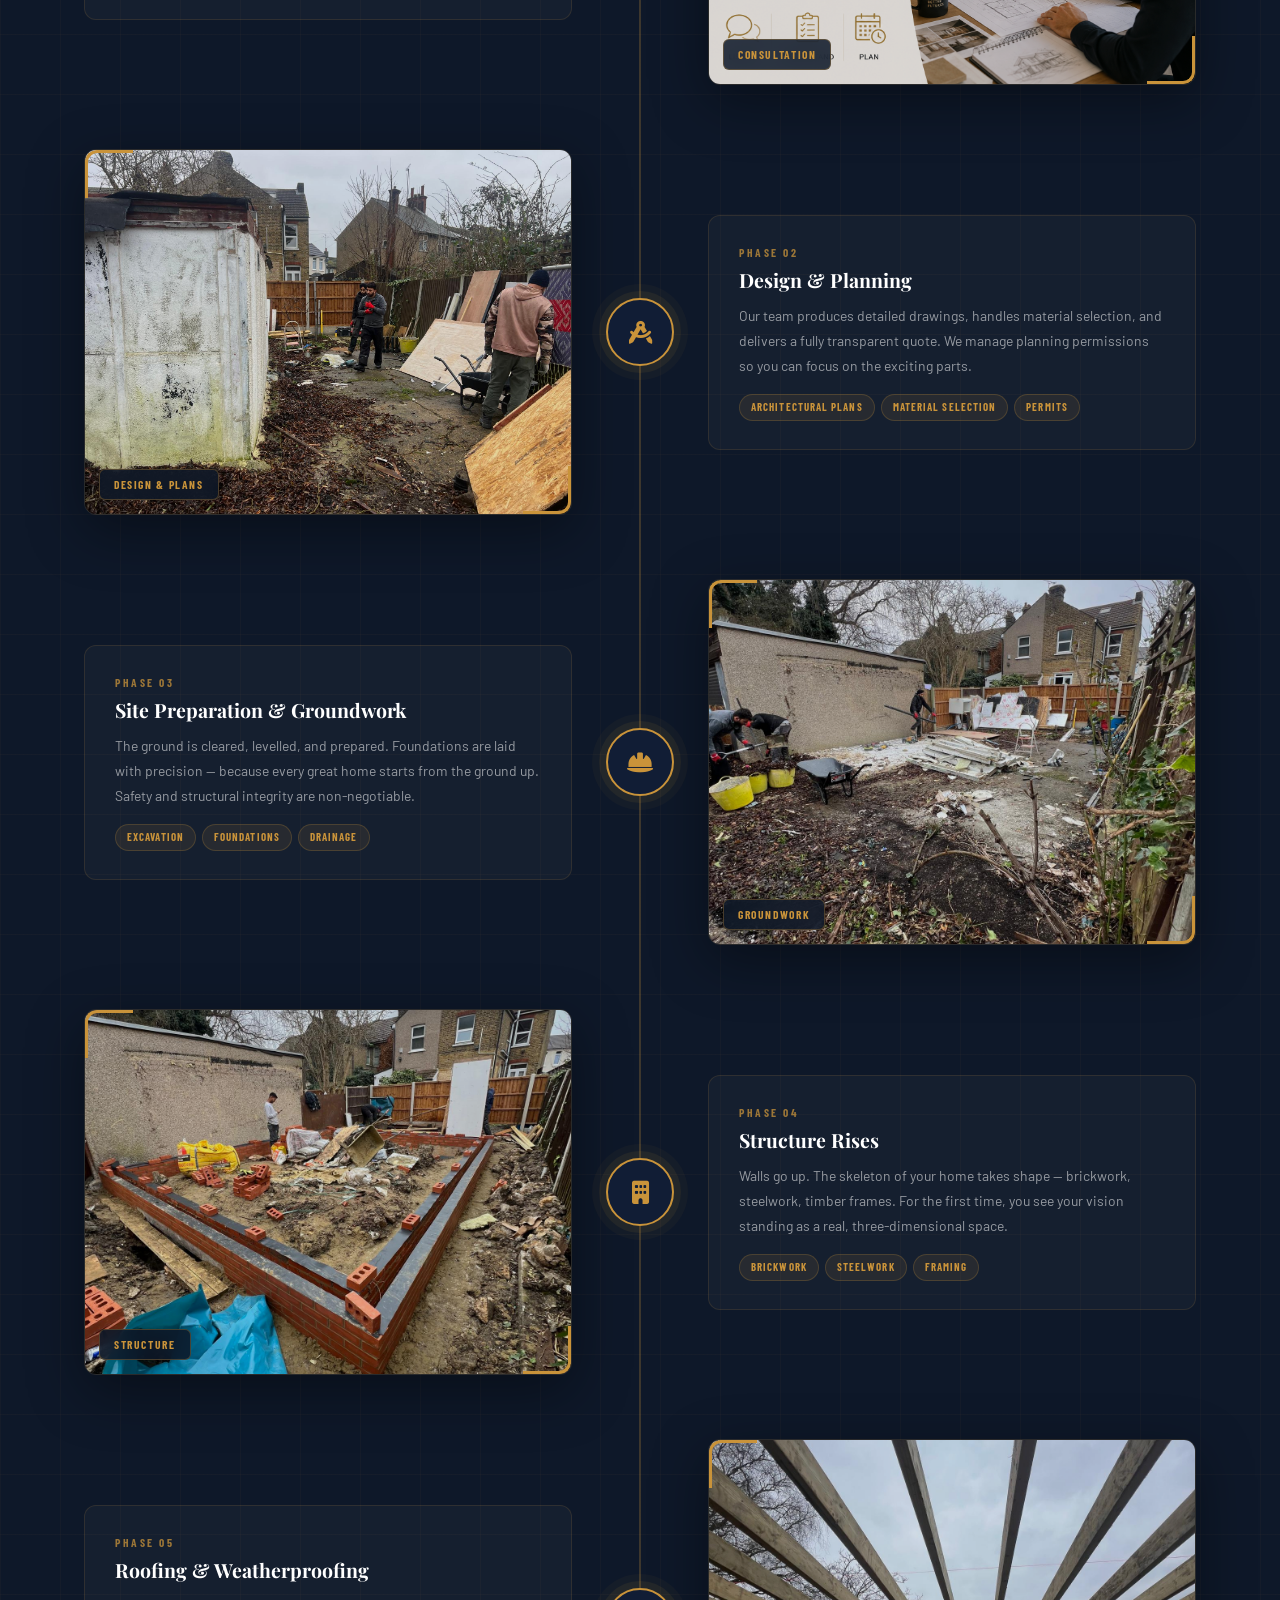
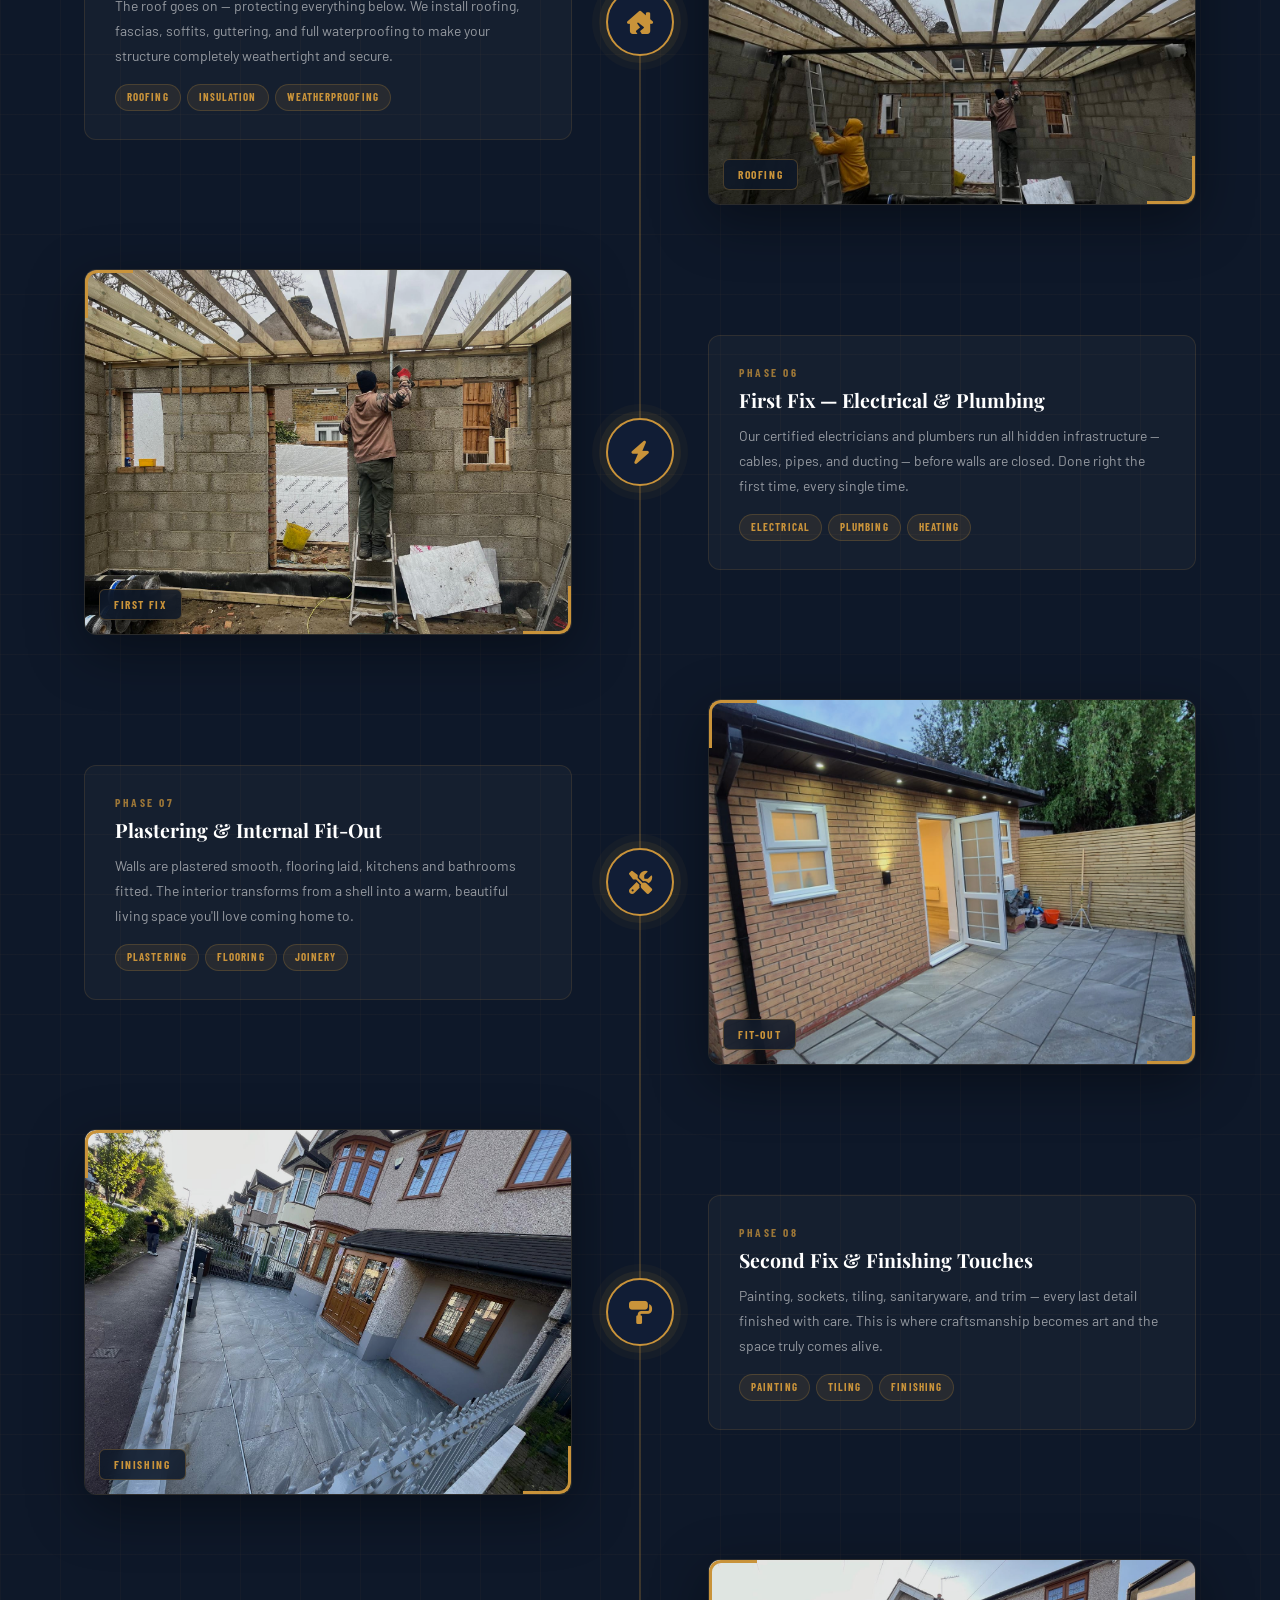
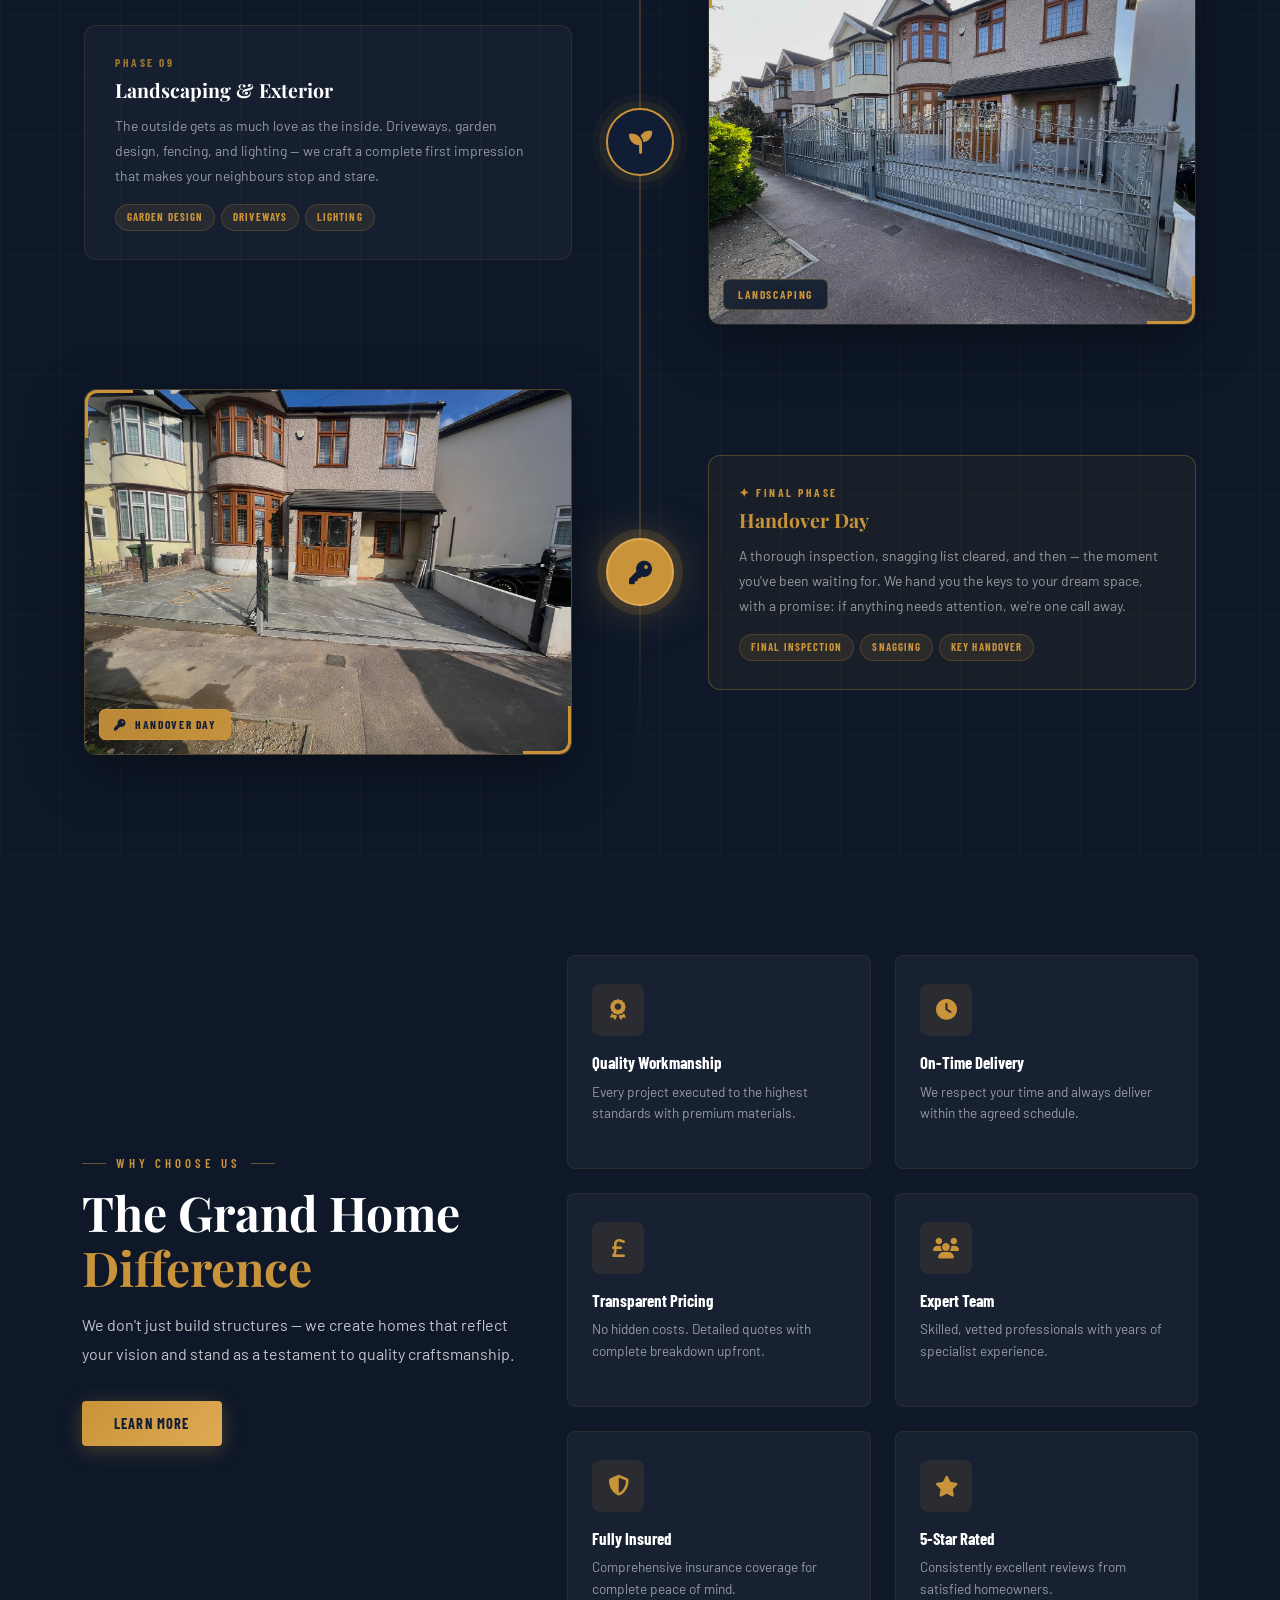
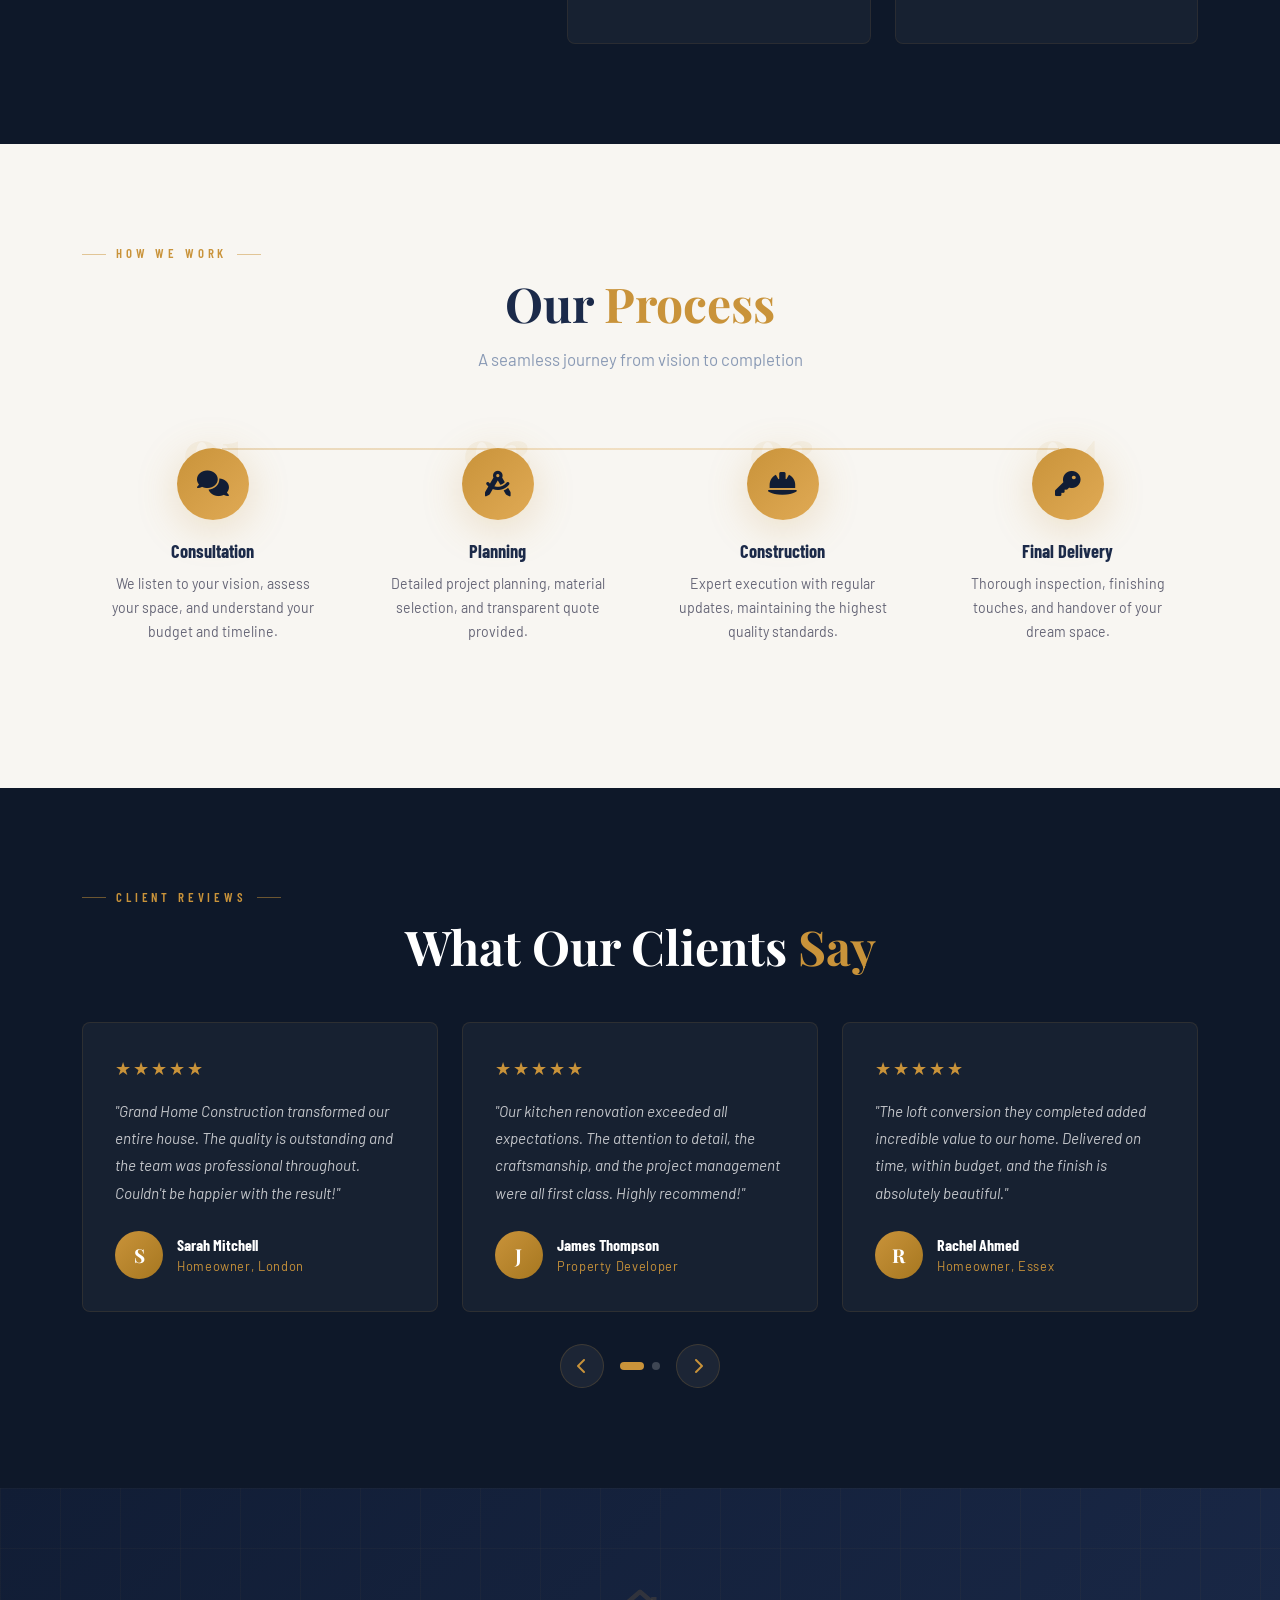
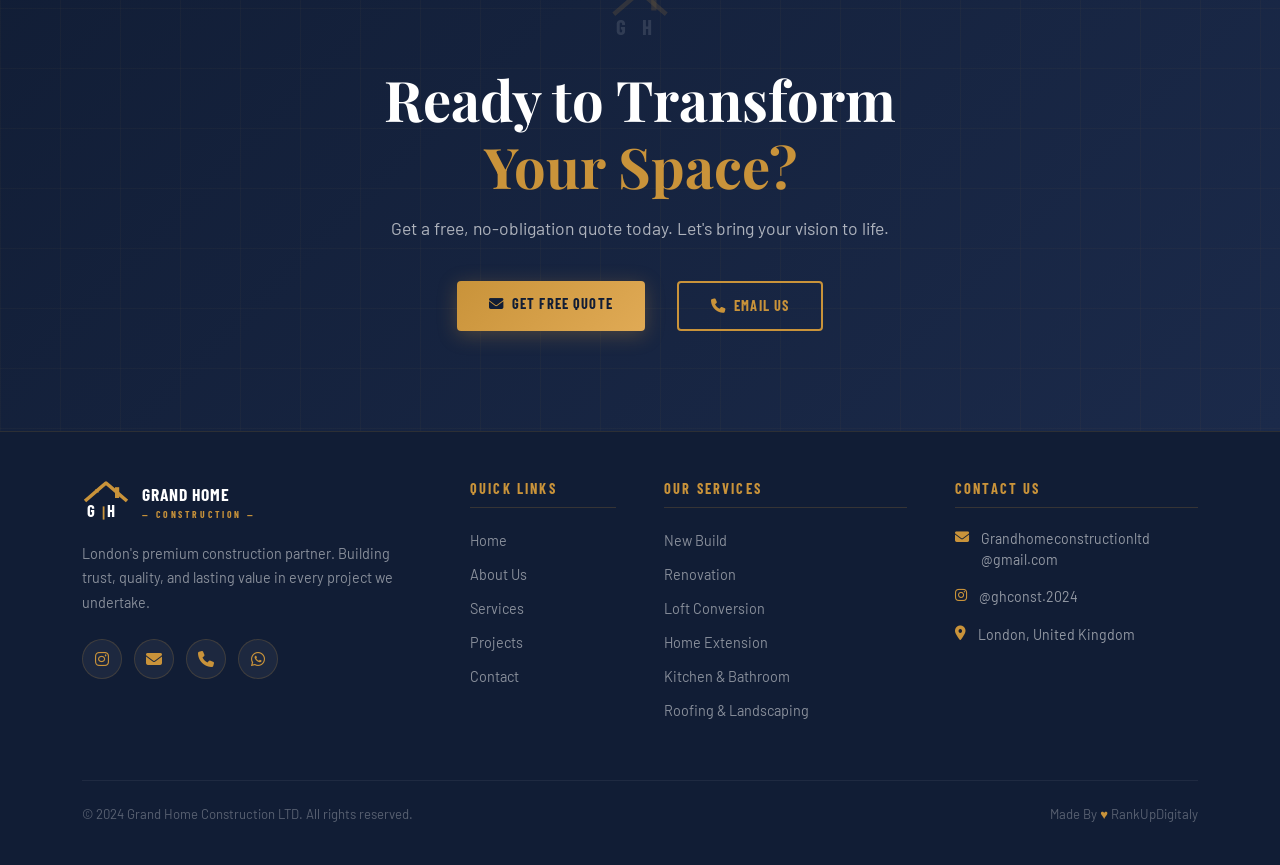
==== commit 47a6eb38: "new data" ====
--- a/index.html
+++ b/index.html
@@ -112,7 +112,7 @@
     <div class="container">
       <div class="row g-0">
         <div class="col-6 col-md-3 stat-item" data-aos="fade-up" data-aos-delay="100">
-          <span class="stat-num" data-count="1">0</span><span class="stat-plus">+</span>
+          <span class="stat-num" data-count="7">0</span><span class="stat-plus">+</span>
           <span class="stat-label">Years Experience</span>
         </div>
         <div class="col-6 col-md-3 stat-item" data-aos="fade-up" data-aos-delay="200">
